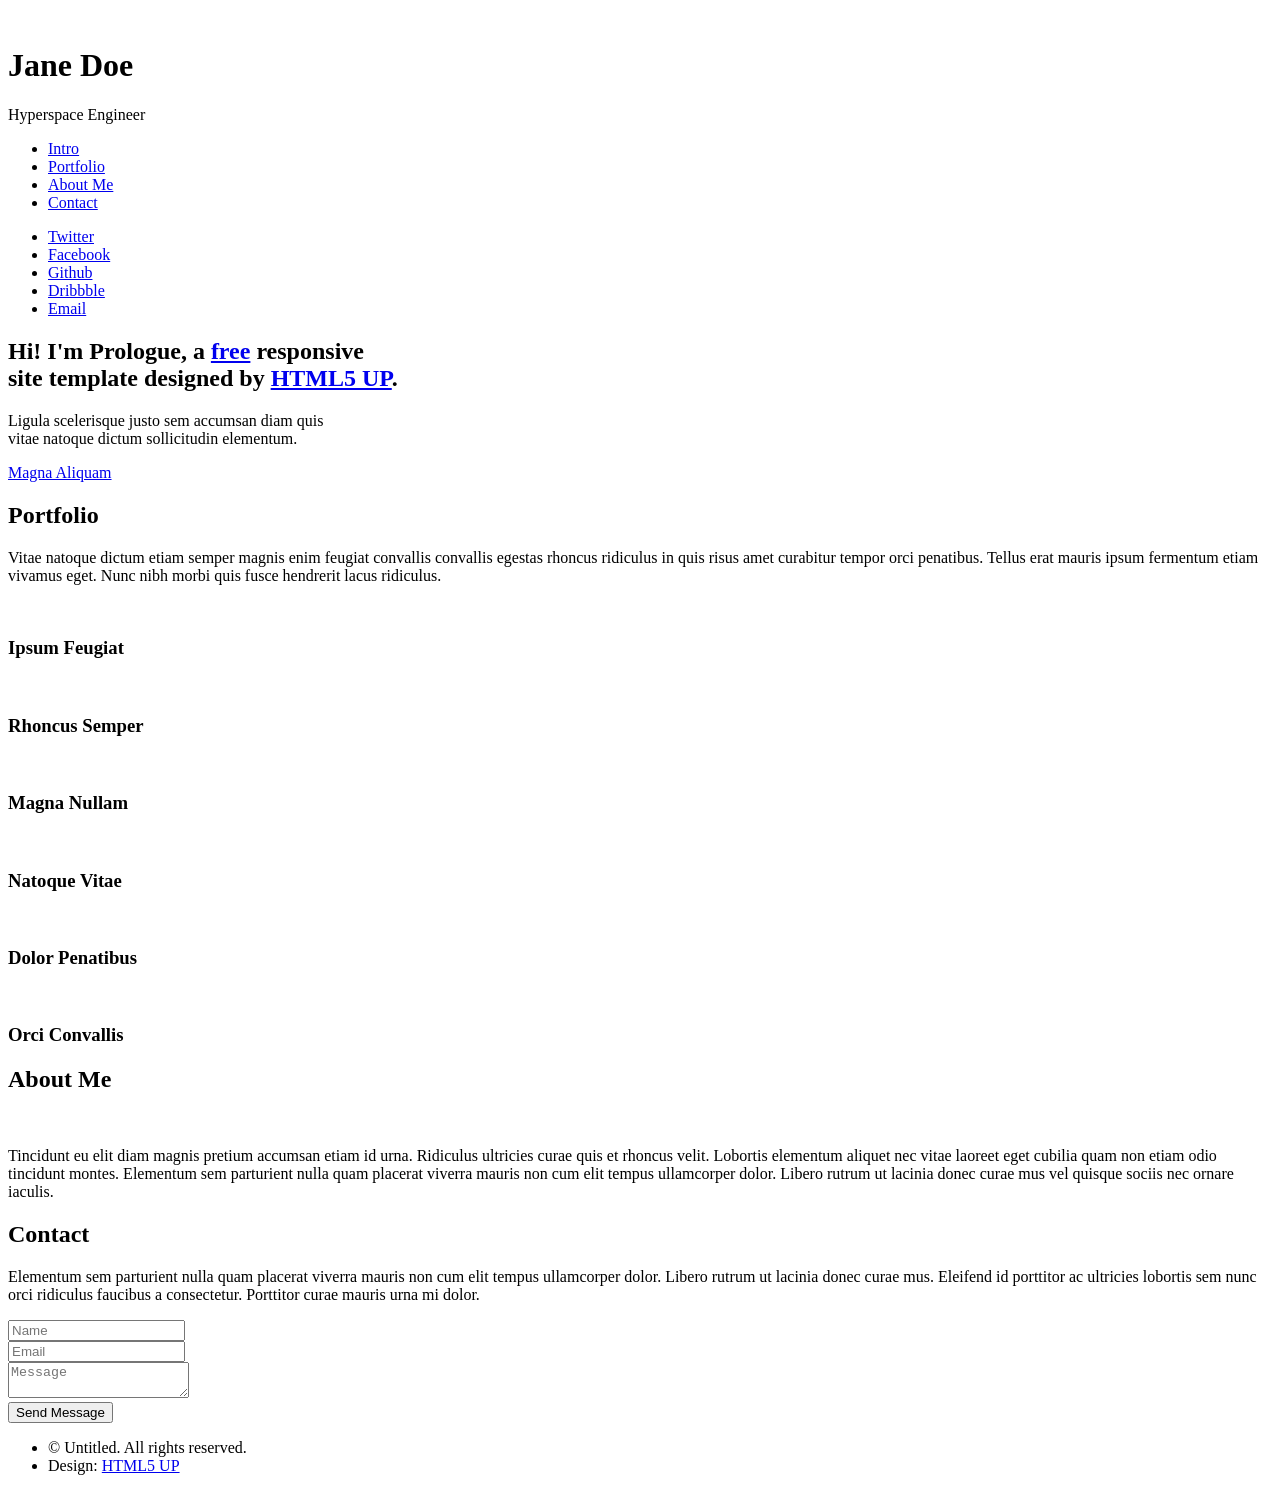
==== index.html @ 85e77b10 "Initial site upload" ====
<!DOCTYPE HTML>
<!--
	Prologue by HTML5 UP
	html5up.net | @ajlkn
	Free for personal and commercial use under the CCA 3.0 license (html5up.net/license)
-->
<html>
	<head>
		<title>Prologue by HTML5 UP</title>
		<meta charset="utf-8" />
		<meta name="viewport" content="width=device-width, initial-scale=1, user-scalable=no" />
		<link rel="stylesheet" href="assets/css/main.css" />
	</head>
	<body class="is-preload">

		<!-- Header -->
			<div id="header">

				<div class="top">

					<!-- Logo -->
						<div id="logo">
							<span class="image avatar48"><img src="images/avatar.jpg" alt="" /></span>
							<h1 id="title">Jane Doe</h1>
							<p>Hyperspace Engineer</p>
						</div>

					<!-- Nav -->
						<nav id="nav">
							<ul>
								<li><a href="#top" id="top-link"><span class="icon solid fa-home">Intro</span></a></li>
								<li><a href="#portfolio" id="portfolio-link"><span class="icon solid fa-th">Portfolio</span></a></li>
								<li><a href="#about" id="about-link"><span class="icon solid fa-user">About Me</span></a></li>
								<li><a href="#contact" id="contact-link"><span class="icon solid fa-envelope">Contact</span></a></li>
							</ul>
						</nav>

				</div>

				<div class="bottom">

					<!-- Social Icons -->
						<ul class="icons">
							<li><a href="#" class="icon brands fa-twitter"><span class="label">Twitter</span></a></li>
							<li><a href="#" class="icon brands fa-facebook-f"><span class="label">Facebook</span></a></li>
							<li><a href="#" class="icon brands fa-github"><span class="label">Github</span></a></li>
							<li><a href="#" class="icon brands fa-dribbble"><span class="label">Dribbble</span></a></li>
							<li><a href="#" class="icon solid fa-envelope"><span class="label">Email</span></a></li>
						</ul>

				</div>

			</div>

		<!-- Main -->
			<div id="main">

				<!-- Intro -->
					<section id="top" class="one dark cover">
						<div class="container">

							<header>
								<h2 class="alt">Hi! I'm <strong>Prologue</strong>, a <a href="http://html5up.net/license">free</a> responsive<br />
								site template designed by <a href="http://html5up.net">HTML5 UP</a>.</h2>
								<p>Ligula scelerisque justo sem accumsan diam quis<br />
								vitae natoque dictum sollicitudin elementum.</p>
							</header>

							<footer>
								<a href="#portfolio" class="button scrolly">Magna Aliquam</a>
							</footer>

						</div>
					</section>

				<!-- Portfolio -->
					<section id="portfolio" class="two">
						<div class="container">

							<header>
								<h2>Portfolio</h2>
							</header>

							<p>Vitae natoque dictum etiam semper magnis enim feugiat convallis convallis
							egestas rhoncus ridiculus in quis risus amet curabitur tempor orci penatibus.
							Tellus erat mauris ipsum fermentum etiam vivamus eget. Nunc nibh morbi quis
							fusce hendrerit lacus ridiculus.</p>

							<div class="row">
								<div class="col-4 col-12-mobile">
									<article class="item">
										<a href="#" class="image fit"><img src="images/pic02.jpg" alt="" /></a>
										<header>
											<h3>Ipsum Feugiat</h3>
										</header>
									</article>
									<article class="item">
										<a href="#" class="image fit"><img src="images/pic03.jpg" alt="" /></a>
										<header>
											<h3>Rhoncus Semper</h3>
										</header>
									</article>
								</div>
								<div class="col-4 col-12-mobile">
									<article class="item">
										<a href="#" class="image fit"><img src="images/pic04.jpg" alt="" /></a>
										<header>
											<h3>Magna Nullam</h3>
										</header>
									</article>
									<article class="item">
										<a href="#" class="image fit"><img src="images/pic05.jpg" alt="" /></a>
										<header>
											<h3>Natoque Vitae</h3>
										</header>
									</article>
								</div>
								<div class="col-4 col-12-mobile">
									<article class="item">
										<a href="#" class="image fit"><img src="images/pic06.jpg" alt="" /></a>
										<header>
											<h3>Dolor Penatibus</h3>
										</header>
									</article>
									<article class="item">
										<a href="#" class="image fit"><img src="images/pic07.jpg" alt="" /></a>
										<header>
											<h3>Orci Convallis</h3>
										</header>
									</article>
								</div>
							</div>

						</div>
					</section>

				<!-- About Me -->
					<section id="about" class="three">
						<div class="container">

							<header>
								<h2>About Me</h2>
							</header>

							<a href="#" class="image featured"><img src="images/pic08.jpg" alt="" /></a>

							<p>Tincidunt eu elit diam magnis pretium accumsan etiam id urna. Ridiculus
							ultricies curae quis et rhoncus velit. Lobortis elementum aliquet nec vitae
							laoreet eget cubilia quam non etiam odio tincidunt montes. Elementum sem
							parturient nulla quam placerat viverra mauris non cum elit tempus ullamcorper
							dolor. Libero rutrum ut lacinia donec curae mus vel quisque sociis nec
							ornare iaculis.</p>

						</div>
					</section>

				<!-- Contact -->
					<section id="contact" class="four">
						<div class="container">

							<header>
								<h2>Contact</h2>
							</header>

							<p>Elementum sem parturient nulla quam placerat viverra
							mauris non cum elit tempus ullamcorper dolor. Libero rutrum ut lacinia
							donec curae mus. Eleifend id porttitor ac ultricies lobortis sem nunc
							orci ridiculus faucibus a consectetur. Porttitor curae mauris urna mi dolor.</p>

							<form method="post" action="#">
								<div class="row">
									<div class="col-6 col-12-mobile"><input type="text" name="name" placeholder="Name" /></div>
									<div class="col-6 col-12-mobile"><input type="text" name="email" placeholder="Email" /></div>
									<div class="col-12">
										<textarea name="message" placeholder="Message"></textarea>
									</div>
									<div class="col-12">
										<input type="submit" value="Send Message" />
									</div>
								</div>
							</form>

						</div>
					</section>

			</div>

		<!-- Footer -->
			<div id="footer">

				<!-- Copyright -->
					<ul class="copyright">
						<li>&copy; Untitled. All rights reserved.</li><li>Design: <a href="http://html5up.net">HTML5 UP</a></li>
					</ul>

			</div>

		<!-- Scripts -->
			<script src="assets/js/jquery.min.js"></script>
			<script src="assets/js/jquery.scrolly.min.js"></script>
			<script src="assets/js/jquery.scrollex.min.js"></script>
			<script src="assets/js/browser.min.js"></script>
			<script src="assets/js/breakpoints.min.js"></script>
			<script src="assets/js/util.js"></script>
			<script src="assets/js/main.js"></script>

	</body>
</html>
---- assets/css/main.css ----
@import url("fontawesome-all.min.css");
@import url("https://fonts.googleapis.com/css?family=Source+Sans+Pro:300,300italic,400,600");

/*
	Prologue by HTML5 UP
	html5up.net | @ajlkn
	Free for personal and commercial use under the CCA 3.0 license (html5up.net/license)
*/

html, body, div, span, applet, object,
iframe, h1, h2, h3, h4, h5, h6, p, blockquote,
pre, a, abbr, acronym, address, big, cite,
code, del, dfn, em, img, ins, kbd, q, s, samp,
small, strike, strong, sub, sup, tt, var, b,
u, i, center, dl, dt, dd, ol, ul, li, fieldset,
form, label, legend, table, caption, tbody,
tfoot, thead, tr, th, td, article, aside,
canvas, details, embed, figure, figcaption,
footer, header, hgroup, menu, nav, output, ruby,
section, summary, time, mark, audio, video {
	margin: 0;
	padding: 0;
	border: 0;
	font-size: 100%;
	font: inherit;
	vertical-align: baseline;}

article, aside, details, figcaption, figure,
footer, header, hgroup, menu, nav, section {
	display: block;}

body {
	line-height: 1;
}

ol, ul {
	list-style: none;
}

blockquote, q {
	quotes: none;
}

	blockquote:before, blockquote:after, q:before, q:after {
		content: '';
		content: none;
	}

table {
	border-collapse: collapse;
	border-spacing: 0;
}

body {
	-webkit-text-size-adjust: none;
}

mark {
	background-color: transparent;
	color: inherit;
}

input::-moz-focus-inner {
	border: 0;
	padding: 0;
}

input, select, textarea {
	-moz-appearance: none;
	-webkit-appearance: none;
	-ms-appearance: none;
	appearance: none;
}

/* Basic */

	html {
		box-sizing: border-box;
	}

	*, *:before, *:after {
		box-sizing: inherit;
	}

	body {
		background: #fff;
		font-family: 'Source Sans Pro', sans-serif;
		font-size: 19pt;
		font-weight: 300;
		line-height: 1.75em;
		color: #888;
	}

		body.is-preload *, body.is-preload *:before, body.is-preload *:after {
			-moz-animation: none !important;
			-webkit-animation: none !important;
			-ms-animation: none !important;
			animation: none !important;
			-moz-transition: none !important;
			-webkit-transition: none !important;
			-ms-transition: none !important;
			transition: none !important;
		}

	input, textarea, select {
		font-family: 'Source Sans Pro', sans-serif;
		font-size: 19pt;
		font-weight: 300;
		line-height: 1.75em;
		color: #888;
	}

	h1, h2, h3, h4, h5, h6 {
		font-weight: 300;
		color: #666;
		line-height: 1.5em;
	}

	h1 a, h2 a, h3 a, h4 a, h5 a, h6 a {
		color: inherit;
		text-decoration: none;
	}

		h1 a strong, h2 a strong, h3 a strong, h4 a strong, h5 a strong, h6 a strong {
			color: #333;
		}

	h2 {
		font-size: 2em;
		letter-spacing: -1px;
	}

		h2.alt {
			color: #888;
		}

			h2.alt strong {
				color: #666;
			}

	h3 {
		font-size: 1.5em;
	}

	header {
		margin: 0 0 2em 0;
	}

		header > p {
			margin: 1em 0 0 0;
		}

	footer {
		margin: 2em 0 0 0;
	}

	strong, b {
		font-weight: 300;
		color: #666;
	}

	em, i {
		font-style: italic;
	}

	a {
		text-decoration: none;
		color: inherit;
		border-bottom: dotted 1px rgba(128, 128, 128, 0.5);
		-moz-transition: color 0.35s ease-in-out, border-bottom-color 0.35s ease-in-out;
		-webkit-transition: color 0.35s ease-in-out, border-bottom-color 0.35s ease-in-out;
		-ms-transition: color 0.35s ease-in-out, border-bottom-color 0.35s ease-in-out;
		transition: color 0.35s ease-in-out, border-bottom-color 0.35s ease-in-out;
		outline: 0;
	}

		a:hover {
			color: #E27689;
			border-bottom-color: rgba(255, 255, 255, 0);
		}

	sub {
		position: relative;
		top: 0.5em;
		font-size: 0.8em;
	}

	sup {
		position: relative;
		top: -0.5em;
		font-size: 0.8em;
	}

	hr {
		border: 0;
		border-top: solid 1px #ddd;
	}

	blockquote {
		border-left: solid 0.5em #ddd;
		padding: 1em 0 1em 2em;
		font-style: italic;
	}

	p, ul, ol, dl, table {
		margin-bottom: 2em;
	}

	br.clear {
		clear: both;
	}

/* Container */

	.container {
		margin: 0 auto;
		max-width: 100%;
		width: 1400px;
	}

		@media screen and (min-width: 961px) and (max-width: 1880px) {

			.container {
				width: 1200px;
			}

		}

		@media screen and (min-width: 961px) and (max-width: 1620px) {

			.container {
				width: 960px;
			}

		}

		@media screen and (min-width: 961px) and (max-width: 1320px) {

			.container {
				width: 100%;
			}

		}

		@media screen and (max-width: 960px) {

			.container {
				width: 100%;
			}

		}

		@media screen and (max-width: 736px) {

			.container {
				width: 100%;
			}

		}

/* Row */

	.row {
		display: flex;
		flex-wrap: wrap;
		box-sizing: border-box;
		align-items: stretch;
	}

		.row > * {
			box-sizing: border-box;
		}

		.row.gtr-uniform > * > :last-child {
			margin-bottom: 0;
		}

		.row.aln-left {
			justify-content: flex-start;
		}

		.row.aln-center {
			justify-content: center;
		}

		.row.aln-right {
			justify-content: flex-end;
		}

		.row.aln-top {
			align-items: flex-start;
		}

		.row.aln-middle {
			align-items: center;
		}

		.row.aln-bottom {
			align-items: flex-end;
		}

		.row > .imp {
			order: -1;
		}

		.row > .col-1 {
			width: 8.33333%;
		}

		.row > .off-1 {
			margin-left: 8.33333%;
		}

		.row > .col-2 {
			width: 16.66667%;
		}

		.row > .off-2 {
			margin-left: 16.66667%;
		}

		.row > .col-3 {
			width: 25%;
		}

		.row > .off-3 {
			margin-left: 25%;
		}

		.row > .col-4 {
			width: 33.33333%;
		}

		.row > .off-4 {
			margin-left: 33.33333%;
		}

		.row > .col-5 {
			width: 41.66667%;
		}

		.row > .off-5 {
			margin-left: 41.66667%;
		}

		.row > .col-6 {
			width: 50%;
		}

		.row > .off-6 {
			margin-left: 50%;
		}

		.row > .col-7 {
			width: 58.33333%;
		}

		.row > .off-7 {
			margin-left: 58.33333%;
		}

		.row > .col-8 {
			width: 66.66667%;
		}

		.row > .off-8 {
			margin-left: 66.66667%;
		}

		.row > .col-9 {
			width: 75%;
		}

		.row > .off-9 {
			margin-left: 75%;
		}

		.row > .col-10 {
			width: 83.33333%;
		}

		.row > .off-10 {
			margin-left: 83.33333%;
		}

		.row > .col-11 {
			width: 91.66667%;
		}

		.row > .off-11 {
			margin-left: 91.66667%;
		}

		.row > .col-12 {
			width: 100%;
		}

		.row > .off-12 {
			margin-left: 100%;
		}

		.row.gtr-0 {
			margin-top: 0px;
			margin-left: 0px;
		}

			.row.gtr-0 > * {
				padding: 0px 0 0 0px;
			}

			.row.gtr-0.gtr-uniform {
				margin-top: 0px;
			}

				.row.gtr-0.gtr-uniform > * {
					padding-top: 0px;
				}

		.row.gtr-25 {
			margin-top: -10px;
			margin-left: -10px;
		}

			.row.gtr-25 > * {
				padding: 10px 0 0 10px;
			}

			.row.gtr-25.gtr-uniform {
				margin-top: -10px;
			}

				.row.gtr-25.gtr-uniform > * {
					padding-top: 10px;
				}

		.row.gtr-50 {
			margin-top: -20px;
			margin-left: -20px;
		}

			.row.gtr-50 > * {
				padding: 20px 0 0 20px;
			}

			.row.gtr-50.gtr-uniform {
				margin-top: -20px;
			}

				.row.gtr-50.gtr-uniform > * {
					padding-top: 20px;
				}

		.row {
			margin-top: -40px;
			margin-left: -40px;
		}

			.row > * {
				padding: 40px 0 0 40px;
			}

			.row.gtr-uniform {
				margin-top: -40px;
			}

				.row.gtr-uniform > * {
					padding-top: 40px;
				}

		.row.gtr-150 {
			margin-top: -60px;
			margin-left: -60px;
		}

			.row.gtr-150 > * {
				padding: 60px 0 0 60px;
			}

			.row.gtr-150.gtr-uniform {
				margin-top: -60px;
			}

				.row.gtr-150.gtr-uniform > * {
					padding-top: 60px;
				}

		.row.gtr-200 {
			margin-top: -80px;
			margin-left: -80px;
		}

			.row.gtr-200 > * {
				padding: 80px 0 0 80px;
			}

			.row.gtr-200.gtr-uniform {
				margin-top: -80px;
			}

				.row.gtr-200.gtr-uniform > * {
					padding-top: 80px;
				}

		@media screen and (min-width: 961px) and (max-width: 1880px) {

			.row {
				display: flex;
				flex-wrap: wrap;
				box-sizing: border-box;
				align-items: stretch;
			}

				.row > * {
					box-sizing: border-box;
				}

				.row.gtr-uniform > * > :last-child {
					margin-bottom: 0;
				}

				.row.aln-left {
					justify-content: flex-start;
				}

				.row.aln-center {
					justify-content: center;
				}

				.row.aln-right {
					justify-content: flex-end;
				}

				.row.aln-top {
					align-items: flex-start;
				}

				.row.aln-middle {
					align-items: center;
				}

				.row.aln-bottom {
					align-items: flex-end;
				}

				.row > .imp-wide {
					order: -1;
				}

				.row > .col-1-wide {
					width: 8.33333%;
				}

				.row > .off-1-wide {
					margin-left: 8.33333%;
				}

				.row > .col-2-wide {
					width: 16.66667%;
				}

				.row > .off-2-wide {
					margin-left: 16.66667%;
				}

				.row > .col-3-wide {
					width: 25%;
				}

				.row > .off-3-wide {
					margin-left: 25%;
				}

				.row > .col-4-wide {
					width: 33.33333%;
				}

				.row > .off-4-wide {
					margin-left: 33.33333%;
				}

				.row > .col-5-wide {
					width: 41.66667%;
				}

				.row > .off-5-wide {
					margin-left: 41.66667%;
				}

				.row > .col-6-wide {
					width: 50%;
				}

				.row > .off-6-wide {
					margin-left: 50%;
				}

				.row > .col-7-wide {
					width: 58.33333%;
				}

				.row > .off-7-wide {
					margin-left: 58.33333%;
				}

				.row > .col-8-wide {
					width: 66.66667%;
				}

				.row > .off-8-wide {
					margin-left: 66.66667%;
				}

				.row > .col-9-wide {
					width: 75%;
				}

				.row > .off-9-wide {
					margin-left: 75%;
				}

				.row > .col-10-wide {
					width: 83.33333%;
				}

				.row > .off-10-wide {
					margin-left: 83.33333%;
				}

				.row > .col-11-wide {
					width: 91.66667%;
				}

				.row > .off-11-wide {
					margin-left: 91.66667%;
				}

				.row > .col-12-wide {
					width: 100%;
				}

				.row > .off-12-wide {
					margin-left: 100%;
				}

				.row.gtr-0 {
					margin-top: 0px;
					margin-left: 0px;
				}

					.row.gtr-0 > * {
						padding: 0px 0 0 0px;
					}

					.row.gtr-0.gtr-uniform {
						margin-top: 0px;
					}

						.row.gtr-0.gtr-uniform > * {
							padding-top: 0px;
						}

				.row.gtr-25 {
					margin-top: -10px;
					margin-left: -10px;
				}

					.row.gtr-25 > * {
						padding: 10px 0 0 10px;
					}

					.row.gtr-25.gtr-uniform {
						margin-top: -10px;
					}

						.row.gtr-25.gtr-uniform > * {
							padding-top: 10px;
						}

				.row.gtr-50 {
					margin-top: -20px;
					margin-left: -20px;
				}

					.row.gtr-50 > * {
						padding: 20px 0 0 20px;
					}

					.row.gtr-50.gtr-uniform {
						margin-top: -20px;
					}

						.row.gtr-50.gtr-uniform > * {
							padding-top: 20px;
						}

				.row {
					margin-top: -40px;
					margin-left: -40px;
				}

					.row > * {
						padding: 40px 0 0 40px;
					}

					.row.gtr-uniform {
						margin-top: -40px;
					}

						.row.gtr-uniform > * {
							padding-top: 40px;
						}

				.row.gtr-150 {
					margin-top: -60px;
					margin-left: -60px;
				}

					.row.gtr-150 > * {
						padding: 60px 0 0 60px;
					}

					.row.gtr-150.gtr-uniform {
						margin-top: -60px;
					}

						.row.gtr-150.gtr-uniform > * {
							padding-top: 60px;
						}

				.row.gtr-200 {
					margin-top: -80px;
					margin-left: -80px;
				}

					.row.gtr-200 > * {
						padding: 80px 0 0 80px;
					}

					.row.gtr-200.gtr-uniform {
						margin-top: -80px;
					}

						.row.gtr-200.gtr-uniform > * {
							padding-top: 80px;
						}

		}

		@media screen and (min-width: 961px) and (max-width: 1620px) {

			.row {
				display: flex;
				flex-wrap: wrap;
				box-sizing: border-box;
				align-items: stretch;
			}

				.row > * {
					box-sizing: border-box;
				}

				.row.gtr-uniform > * > :last-child {
					margin-bottom: 0;
				}

				.row.aln-left {
					justify-content: flex-start;
				}

				.row.aln-center {
					justify-content: center;
				}

				.row.aln-right {
					justify-content: flex-end;
				}

				.row.aln-top {
					align-items: flex-start;
				}

				.row.aln-middle {
					align-items: center;
				}

				.row.aln-bottom {
					align-items: flex-end;
				}

				.row > .imp-normal {
					order: -1;
				}

				.row > .col-1-normal {
					width: 8.33333%;
				}

				.row > .off-1-normal {
					margin-left: 8.33333%;
				}

				.row > .col-2-normal {
					width: 16.66667%;
				}

				.row > .off-2-normal {
					margin-left: 16.66667%;
				}

				.row > .col-3-normal {
					width: 25%;
				}

				.row > .off-3-normal {
					margin-left: 25%;
				}

				.row > .col-4-normal {
					width: 33.33333%;
				}

				.row > .off-4-normal {
					margin-left: 33.33333%;
				}

				.row > .col-5-normal {
					width: 41.66667%;
				}

				.row > .off-5-normal {
					margin-left: 41.66667%;
				}

				.row > .col-6-normal {
					width: 50%;
				}

				.row > .off-6-normal {
					margin-left: 50%;
				}

				.row > .col-7-normal {
					width: 58.33333%;
				}

				.row > .off-7-normal {
					margin-left: 58.33333%;
				}

				.row > .col-8-normal {
					width: 66.66667%;
				}

				.row > .off-8-normal {
					margin-left: 66.66667%;
				}

				.row > .col-9-normal {
					width: 75%;
				}

				.row > .off-9-normal {
					margin-left: 75%;
				}

				.row > .col-10-normal {
					width: 83.33333%;
				}

				.row > .off-10-normal {
					margin-left: 83.33333%;
				}

				.row > .col-11-normal {
					width: 91.66667%;
				}

				.row > .off-11-normal {
					margin-left: 91.66667%;
				}

				.row > .col-12-normal {
					width: 100%;
				}

				.row > .off-12-normal {
					margin-left: 100%;
				}

				.row.gtr-0 {
					margin-top: 0px;
					margin-left: 0px;
				}

					.row.gtr-0 > * {
						padding: 0px 0 0 0px;
					}

					.row.gtr-0.gtr-uniform {
						margin-top: 0px;
					}

						.row.gtr-0.gtr-uniform > * {
							padding-top: 0px;
						}

				.row.gtr-25 {
					margin-top: -10px;
					margin-left: -10px;
				}

					.row.gtr-25 > * {
						padding: 10px 0 0 10px;
					}

					.row.gtr-25.gtr-uniform {
						margin-top: -10px;
					}

						.row.gtr-25.gtr-uniform > * {
							padding-top: 10px;
						}

				.row.gtr-50 {
					margin-top: -20px;
					margin-left: -20px;
				}

					.row.gtr-50 > * {
						padding: 20px 0 0 20px;
					}

					.row.gtr-50.gtr-uniform {
						margin-top: -20px;
					}

						.row.gtr-50.gtr-uniform > * {
							padding-top: 20px;
						}

				.row {
					margin-top: -40px;
					margin-left: -40px;
				}

					.row > * {
						padding: 40px 0 0 40px;
					}

					.row.gtr-uniform {
						margin-top: -40px;
					}

						.row.gtr-uniform > * {
							padding-top: 40px;
						}

				.row.gtr-150 {
					margin-top: -60px;
					margin-left: -60px;
				}

					.row.gtr-150 > * {
						padding: 60px 0 0 60px;
					}

					.row.gtr-150.gtr-uniform {
						margin-top: -60px;
					}

						.row.gtr-150.gtr-uniform > * {
							padding-top: 60px;
						}

				.row.gtr-200 {
					margin-top: -80px;
					margin-left: -80px;
				}

					.row.gtr-200 > * {
						padding: 80px 0 0 80px;
					}

					.row.gtr-200.gtr-uniform {
						margin-top: -80px;
					}

						.row.gtr-200.gtr-uniform > * {
							padding-top: 80px;
						}

		}

		@media screen and (min-width: 961px) and (max-width: 1320px) {

			.row {
				display: flex;
				flex-wrap: wrap;
				box-sizing: border-box;
				align-items: stretch;
			}

				.row > * {
					box-sizing: border-box;
				}

				.row.gtr-uniform > * > :last-child {
					margin-bottom: 0;
				}

				.row.aln-left {
					justify-content: flex-start;
				}

				.row.aln-center {
					justify-content: center;
				}

				.row.aln-right {
					justify-content: flex-end;
				}

				.row.aln-top {
					align-items: flex-start;
				}

				.row.aln-middle {
					align-items: center;
				}

				.row.aln-bottom {
					align-items: flex-end;
				}

				.row > .imp-narrow {
					order: -1;
				}

				.row > .col-1-narrow {
					width: 8.33333%;
				}

				.row > .off-1-narrow {
					margin-left: 8.33333%;
				}

				.row > .col-2-narrow {
					width: 16.66667%;
				}

				.row > .off-2-narrow {
					margin-left: 16.66667%;
				}

				.row > .col-3-narrow {
					width: 25%;
				}

				.row > .off-3-narrow {
					margin-left: 25%;
				}

				.row > .col-4-narrow {
					width: 33.33333%;
				}

				.row > .off-4-narrow {
					margin-left: 33.33333%;
				}

				.row > .col-5-narrow {
					width: 41.66667%;
				}

				.row > .off-5-narrow {
					margin-left: 41.66667%;
				}

				.row > .col-6-narrow {
					width: 50%;
				}

				.row > .off-6-narrow {
					margin-left: 50%;
				}

				.row > .col-7-narrow {
					width: 58.33333%;
				}

				.row > .off-7-narrow {
					margin-left: 58.33333%;
				}

				.row > .col-8-narrow {
					width: 66.66667%;
				}

				.row > .off-8-narrow {
					margin-left: 66.66667%;
				}

				.row > .col-9-narrow {
					width: 75%;
				}

				.row > .off-9-narrow {
					margin-left: 75%;
				}

				.row > .col-10-narrow {
					width: 83.33333%;
				}

				.row > .off-10-narrow {
					margin-left: 83.33333%;
				}

				.row > .col-11-narrow {
					width: 91.66667%;
				}

				.row > .off-11-narrow {
					margin-left: 91.66667%;
				}

				.row > .col-12-narrow {
					width: 100%;
				}

				.row > .off-12-narrow {
					margin-left: 100%;
				}

				.row.gtr-0 {
					margin-top: 0px;
					margin-left: 0px;
				}

					.row.gtr-0 > * {
						padding: 0px 0 0 0px;
					}

					.row.gtr-0.gtr-uniform {
						margin-top: 0px;
					}

						.row.gtr-0.gtr-uniform > * {
							padding-top: 0px;
						}

				.row.gtr-25 {
					margin-top: -5px;
					margin-left: -5px;
				}

					.row.gtr-25 > * {
						padding: 5px 0 0 5px;
					}

					.row.gtr-25.gtr-uniform {
						margin-top: -5px;
					}

						.row.gtr-25.gtr-uniform > * {
							padding-top: 5px;
						}

				.row.gtr-50 {
					margin-top: -10px;
					margin-left: -10px;
				}

					.row.gtr-50 > * {
						padding: 10px 0 0 10px;
					}

					.row.gtr-50.gtr-uniform {
						margin-top: -10px;
					}

						.row.gtr-50.gtr-uniform > * {
							padding-top: 10px;
						}

				.row {
					margin-top: -20px;
					margin-left: -20px;
				}

					.row > * {
						padding: 20px 0 0 20px;
					}

					.row.gtr-uniform {
						margin-top: -20px;
					}

						.row.gtr-uniform > * {
							padding-top: 20px;
						}

				.row.gtr-150 {
					margin-top: -30px;
					margin-left: -30px;
				}

					.row.gtr-150 > * {
						padding: 30px 0 0 30px;
					}

					.row.gtr-150.gtr-uniform {
						margin-top: -30px;
					}

						.row.gtr-150.gtr-uniform > * {
							padding-top: 30px;
						}

				.row.gtr-200 {
					margin-top: -40px;
					margin-left: -40px;
				}

					.row.gtr-200 > * {
						padding: 40px 0 0 40px;
					}

					.row.gtr-200.gtr-uniform {
						margin-top: -40px;
					}

						.row.gtr-200.gtr-uniform > * {
							padding-top: 40px;
						}

		}

		@media screen and (max-width: 960px) {

			.row {
				display: flex;
				flex-wrap: wrap;
				box-sizing: border-box;
				align-items: stretch;
			}

				.row > * {
					box-sizing: border-box;
				}

				.row.gtr-uniform > * > :last-child {
					margin-bottom: 0;
				}

				.row.aln-left {
					justify-content: flex-start;
				}

				.row.aln-center {
					justify-content: center;
				}

				.row.aln-right {
					justify-content: flex-end;
				}

				.row.aln-top {
					align-items: flex-start;
				}

				.row.aln-middle {
					align-items: center;
				}

				.row.aln-bottom {
					align-items: flex-end;
				}

				.row > .imp-narrower {
					order: -1;
				}

				.row > .col-1-narrower {
					width: 8.33333%;
				}

				.row > .off-1-narrower {
					margin-left: 8.33333%;
				}

				.row > .col-2-narrower {
					width: 16.66667%;
				}

				.row > .off-2-narrower {
					margin-left: 16.66667%;
				}

				.row > .col-3-narrower {
					width: 25%;
				}

				.row > .off-3-narrower {
					margin-left: 25%;
				}

				.row > .col-4-narrower {
					width: 33.33333%;
				}

				.row > .off-4-narrower {
					margin-left: 33.33333%;
				}

				.row > .col-5-narrower {
					width: 41.66667%;
				}

				.row > .off-5-narrower {
					margin-left: 41.66667%;
				}

				.row > .col-6-narrower {
					width: 50%;
				}

				.row > .off-6-narrower {
					margin-left: 50%;
				}

				.row > .col-7-narrower {
					width: 58.33333%;
				}

				.row > .off-7-narrower {
					margin-left: 58.33333%;
				}

				.row > .col-8-narrower {
					width: 66.66667%;
				}

				.row > .off-8-narrower {
					margin-left: 66.66667%;
				}

				.row > .col-9-narrower {
					width: 75%;
				}

				.row > .off-9-narrower {
					margin-left: 75%;
				}

				.row > .col-10-narrower {
					width: 83.33333%;
				}

				.row > .off-10-narrower {
					margin-left: 83.33333%;
				}

				.row > .col-11-narrower {
					width: 91.66667%;
				}

				.row > .off-11-narrower {
					margin-left: 91.66667%;
				}

				.row > .col-12-narrower {
					width: 100%;
				}

				.row > .off-12-narrower {
					margin-left: 100%;
				}

				.row.gtr-0 {
					margin-top: 0px;
					margin-left: 0px;
				}

					.row.gtr-0 > * {
						padding: 0px 0 0 0px;
					}

					.row.gtr-0.gtr-uniform {
						margin-top: 0px;
					}

						.row.gtr-0.gtr-uniform > * {
							padding-top: 0px;
						}

				.row.gtr-25 {
					margin-top: -5px;
					margin-left: -5px;
				}

					.row.gtr-25 > * {
						padding: 5px 0 0 5px;
					}

					.row.gtr-25.gtr-uniform {
						margin-top: -5px;
					}

						.row.gtr-25.gtr-uniform > * {
							padding-top: 5px;
						}

				.row.gtr-50 {
					margin-top: -10px;
					margin-left: -10px;
				}

					.row.gtr-50 > * {
						padding: 10px 0 0 10px;
					}

					.row.gtr-50.gtr-uniform {
						margin-top: -10px;
					}

						.row.gtr-50.gtr-uniform > * {
							padding-top: 10px;
						}

				.row {
					margin-top: -20px;
					margin-left: -20px;
				}

					.row > * {
						padding: 20px 0 0 20px;
					}

					.row.gtr-uniform {
						margin-top: -20px;
					}

						.row.gtr-uniform > * {
							padding-top: 20px;
						}

				.row.gtr-150 {
					margin-top: -30px;
					margin-left: -30px;
				}

					.row.gtr-150 > * {
						padding: 30px 0 0 30px;
					}

					.row.gtr-150.gtr-uniform {
						margin-top: -30px;
					}

						.row.gtr-150.gtr-uniform > * {
							padding-top: 30px;
						}

				.row.gtr-200 {
					margin-top: -40px;
					margin-left: -40px;
				}

					.row.gtr-200 > * {
						padding: 40px 0 0 40px;
					}

					.row.gtr-200.gtr-uniform {
						margin-top: -40px;
					}

						.row.gtr-200.gtr-uniform > * {
							padding-top: 40px;
						}

		}

		@media screen and (max-width: 736px) {

			.row {
				display: flex;
				flex-wrap: wrap;
				box-sizing: border-box;
				align-items: stretch;
			}

				.row > * {
					box-sizing: border-box;
				}

				.row.gtr-uniform > * > :last-child {
					margin-bottom: 0;
				}

				.row.aln-left {
					justify-content: flex-start;
				}

				.row.aln-center {
					justify-content: center;
				}

				.row.aln-right {
					justify-content: flex-end;
				}

				.row.aln-top {
					align-items: flex-start;
				}

				.row.aln-middle {
					align-items: center;
				}

				.row.aln-bottom {
					align-items: flex-end;
				}

				.row > .imp-mobile {
					order: -1;
				}

				.row > .col-1-mobile {
					width: 8.33333%;
				}

				.row > .off-1-mobile {
					margin-left: 8.33333%;
				}

				.row > .col-2-mobile {
					width: 16.66667%;
				}

				.row > .off-2-mobile {
					margin-left: 16.66667%;
				}

				.row > .col-3-mobile {
					width: 25%;
				}

				.row > .off-3-mobile {
					margin-left: 25%;
				}

				.row > .col-4-mobile {
					width: 33.33333%;
				}

				.row > .off-4-mobile {
					margin-left: 33.33333%;
				}

				.row > .col-5-mobile {
					width: 41.66667%;
				}

				.row > .off-5-mobile {
					margin-left: 41.66667%;
				}

				.row > .col-6-mobile {
					width: 50%;
				}

				.row > .off-6-mobile {
					margin-left: 50%;
				}

				.row > .col-7-mobile {
					width: 58.33333%;
				}

				.row > .off-7-mobile {
					margin-left: 58.33333%;
				}

				.row > .col-8-mobile {
					width: 66.66667%;
				}

				.row > .off-8-mobile {
					margin-left: 66.66667%;
				}

				.row > .col-9-mobile {
					width: 75%;
				}

				.row > .off-9-mobile {
					margin-left: 75%;
				}

				.row > .col-10-mobile {
					width: 83.33333%;
				}

				.row > .off-10-mobile {
					margin-left: 83.33333%;
				}

				.row > .col-11-mobile {
					width: 91.66667%;
				}

				.row > .off-11-mobile {
					margin-left: 91.66667%;
				}

				.row > .col-12-mobile {
					width: 100%;
				}

				.row > .off-12-mobile {
					margin-left: 100%;
				}

				.row.gtr-0 {
					margin-top: 0px;
					margin-left: 0px;
				}

					.row.gtr-0 > * {
						padding: 0px 0 0 0px;
					}

					.row.gtr-0.gtr-uniform {
						margin-top: 0px;
					}

						.row.gtr-0.gtr-uniform > * {
							padding-top: 0px;
						}

				.row.gtr-25 {
					margin-top: -5px;
					margin-left: -5px;
				}

					.row.gtr-25 > * {
						padding: 5px 0 0 5px;
					}

					.row.gtr-25.gtr-uniform {
						margin-top: -5px;
					}

						.row.gtr-25.gtr-uniform > * {
							padding-top: 5px;
						}

				.row.gtr-50 {
					margin-top: -10px;
					margin-left: -10px;
				}

					.row.gtr-50 > * {
						padding: 10px 0 0 10px;
					}

					.row.gtr-50.gtr-uniform {
						margin-top: -10px;
					}

						.row.gtr-50.gtr-uniform > * {
							padding-top: 10px;
						}

				.row {
					margin-top: -20px;
					margin-left: -20px;
				}

					.row > * {
						padding: 20px 0 0 20px;
					}

					.row.gtr-uniform {
						margin-top: -20px;
					}

						.row.gtr-uniform > * {
							padding-top: 20px;
						}

				.row.gtr-150 {
					margin-top: -30px;
					margin-left: -30px;
				}

					.row.gtr-150 > * {
						padding: 30px 0 0 30px;
					}

					.row.gtr-150.gtr-uniform {
						margin-top: -30px;
					}

						.row.gtr-150.gtr-uniform > * {
							padding-top: 30px;
						}

				.row.gtr-200 {
					margin-top: -40px;
					margin-left: -40px;
				}

					.row.gtr-200 > * {
						padding: 40px 0 0 40px;
					}

					.row.gtr-200.gtr-uniform {
						margin-top: -40px;
					}

						.row.gtr-200.gtr-uniform > * {
							padding-top: 40px;
						}

		}

/* Sections/Article */

	section, article {
		margin-bottom: 3em;
	}

		section > :last-child,
		section > .container, section:last-child, article > :last-child,
		article > .container, article:last-child {
			margin-bottom: 0;
		}

		.row > section, .row > article {
			margin-bottom: 0;
		}

/* Image */

	.image {
		display: inline-block;
		border: 0;
	}

		.image img {
			display: block;
			width: 100%;
		}

		.image.avatar48 {
			width: 48px;
			height: 48px;
			background: #f00;
		}

			.image.avatar48 img {
				width: 48px;
				height: 48px;
			}

		.image.fit {
			display: block;
			width: 100%;
		}

		.image.featured {
			display: block;
			width: 100%;
			margin: 0 0 2em 0;
		}

		.image.left {
			float: left;
			margin: 0 2em 2em 0;
		}

		.image.centered {
			display: block;
			margin: 0 0 2em 0;
		}

			.image.centered img {
				margin: 0 auto;
				width: auto;
			}

/* List */

	ul {
		list-style: disc;
		padding-left: 1em;
	}

		ul li {
			padding-left: 0.5em;
		}

	ol {
		list-style: decimal;
		padding-left: 1.25em;
	}

		ol li {
			padding-left: 0.25em;
		}

/* Icons */

	ul.icons {
		cursor: default;
		list-style: none;
		padding-left: 0;
	}

		ul.icons li {
			display: inline-block;
			padding-left: 0;
		}

		ul.icons a {
			display: inline-block;
			width: 2em;
			height: 2em;
			line-height: 2em;
			text-align: center;
			border: 0;
		}

/* Form */

	form label {
		display: block;
		text-align: left;
		margin-bottom: 0.5em;
	}

	form input[type="text"],
	form input[type="email"],
	form input[type="password"],
	form select,
	form textarea {
		position: relative;
		-webkit-appearance: none;
		display: block;
		border: 0;
		outline: 0;
		background: #fff;
		background: rgba(255, 255, 255, 0.75);
		width: 100%;
		border-radius: 0.35em;
		padding: 0.75em 1em 0.75em 1em;
		box-shadow: inset 0 0.1em 0.1em 0 rgba(0, 0, 0, 0.05);
		border: solid 1px rgba(0, 0, 0, 0.15);
		-moz-transition: all 0.35s ease-in-out;
		-webkit-transition: all 0.35s ease-in-out;
		-ms-transition: all 0.35s ease-in-out;
		transition: all 0.35s ease-in-out;
	}

		form input[type="text"]:focus,
		form input[type="email"]:focus,
		form input[type="password"]:focus,
		form select:focus,
		form textarea:focus {
			box-shadow: 0 0 2px 1px #8ebebc;
			background: #fff;
		}

	form input[type="text"],
	form input[type="email"],
	form input[type="password"],
	form select {
		line-height: 1.25em;
	}

	form textarea {
		min-height: 14em;
	}

	form ::-webkit-input-placeholder {
		color: #555 !important;
	}

	form :-moz-placeholder {
		color: #555 !important;
	}

	form ::-moz-placeholder {
		color: #555 !important;
	}

	form :-ms-input-placeholder {
		color: #555 !important;
	}

	form ::-moz-focus-inner {
		border: 0;
	}

/* Table */

	table {
		width: 100%;
		text-align: left;
	}

		table tbody tr:nth-child(2n+2) {
			background: #f4f4f4;
		}

		table td {
			padding: 0.5em 1em 0.5em 1em;
		}

		table th {
			text-align: left;
			padding: 0.5em 1em 0.5em 1em;
			color: #fff;
			background: #222729 url("images/overlay.png");
		}

		table thead {
			background: #444;
			color: #fff;
		}

		table tfoot {
			background: #eee;
		}

/* Button */

	input[type="button"],
	input[type="submit"],
	input[type="reset"],
	button,
	.button {
		position: relative;
		display: inline-block;
		border-radius: 0.35em;
		color: #fff !important;
		text-decoration: none;
		padding: 0.75em 2.5em 0.75em 2.5em;
		background-color: #8ebebc;
		border: 0;
		cursor: pointer;
		background-image: -moz-linear-gradient(top, rgba(0, 0, 0, 0), rgba(0, 0, 0, 0.15)), url("images/overlay.png");
		background-image: -webkit-linear-gradient(top, rgba(0, 0, 0, 0), rgba(0, 0, 0, 0.15)), url("images/overlay.png");
		background-image: -ms-linear-gradient(top, rgba(0, 0, 0, 0), rgba(0, 0, 0, 0.15)), url("images/overlay.png");
		background-image: linear-gradient(top, rgba(0, 0, 0, 0), rgba(0, 0, 0, 0.15)), url("images/overlay.png");
		-moz-transition: background-color 0.35s ease-in-out;
		-webkit-transition: background-color 0.35s ease-in-out;
		-ms-transition: background-color 0.35s ease-in-out;
		transition: background-color 0.35s ease-in-out;
	}

		input[type="button"]:hover,
		input[type="submit"]:hover,
		input[type="reset"]:hover,
		button:hover,
		.button:hover {
			background-color: #9ececc;
		}

		input[type="button"]:active,
		input[type="submit"]:active,
		input[type="reset"]:active,
		button:active,
		.button:active {
			background-color: #7eaeac;
		}

/* Item */

	.item {
		box-shadow: 0 0.05em 0.15em 0 rgba(0, 0, 0, 0.05);
		margin-bottom: 40px;
	}

		.item header {
			background: #fff;
			margin: 0;
			padding: 1em 0 1em 0;
			font-size: 0.8em;
		}

			.item header h3 {
				font-size: 1em;
			}

/* Icons */

	.icon {
		text-decoration: none;
		text-decoration: none;
	}

		.icon:before {
			-moz-osx-font-smoothing: grayscale;
			-webkit-font-smoothing: antialiased;
			display: inline-block;
			font-style: normal;
			font-variant: normal;
			text-rendering: auto;
			line-height: 1;
			text-transform: none !important;
			font-family: 'Font Awesome 5 Free';
			font-weight: 400;
		}

		.icon:before {
			line-height: inherit;
		}

		.icon > .label {
			display: none;
		}

		.icon.solid:before {
			font-weight: 900;
		}

		.icon.brands:before {
			font-family: 'Font Awesome 5 Brands';
		}

/* Header */

	#header {
		display: -moz-flex;
		display: -webkit-flex;
		display: -ms-flex;
		display: flex;
		-moz-flex-direction: column;
		-webkit-flex-direction: column;
		-ms-flex-direction: column;
		flex-direction: column;
		-moz-justify-content: space-between;
		-webkit-justify-content: space-between;
		-ms-justify-content: space-between;
		justify-content: space-between;
		background: #222629 url("images/overlay.png");
		box-shadow: inset -0.25em 0 0.25em 0 rgba(0, 0, 0, 0.1);
		color: #fff;
		height: 100%;
		left: 0;
		overflow-y: auto;
		position: fixed;
		text-align: right;
		top: 0;
		width: 375px;
	}

		#header .top {
			-moz-flex-grow: 1;
			-webkit-flex-grow: 1;
			-ms-flex-grow: 1;
			flex-grow: 1;
		}

		#header .bottom {
			-moz-flex-shrink: 0;
			-webkit-flex-shrink: 0;
			-ms-flex-shrink: 0;
			flex-shrink: 0;
			padding: 1.5em 0 0.75em 0;
		}

			#header .bottom > :last-child {
				margin-bottom: 0;
			}

		#header .icons {
			font-size: 0.8em;
			text-align: center;
		}

			#header .icons a {
				color: #41484c;
				-moz-transition: color 0.35s ease-in-out;
				-webkit-transition: color 0.35s ease-in-out;
				-ms-transition: color 0.35s ease-in-out;
				transition: color 0.35s ease-in-out;
			}

				#header .icons a:hover {
					color: #fff;
				}

	#logo {
		position: relative;
		margin: 1.75em 1.5em 1.5em 1.5em;
		min-height: 48px;
		cursor: default;
	}

		#logo h1 {
			position: relative;
			color: #fff;
			font-weight: 600;
			font-size: 1em;
			line-height: 1em;
		}

		#logo p {
			position: relative;
			display: block;
			font-size: 0.6em;
			color: rgba(255, 255, 255, 0.5);
			line-height: 1.25em;
			margin: 0.5em 0 0 0;
		}

		#logo .image {
			position: absolute;
			left: 0;
			top: 0;
		}

	#nav ul {
		list-style: none;
		padding-left: 0;
		margin-bottom: 0;
	}

		#nav ul li {
			padding-left: 0;
		}

			#nav ul li a {
				display: block;
				padding: 0.5em 1.5em 0.5em 1.5em;
				color: rgba(255, 255, 255, 0.5);
				text-decoration: none;
				outline: 0;
				border: 0;
				-moz-transition: none;
				-webkit-transition: none;
				-ms-transition: none;
				transition: none;
			}

				#nav ul li a span {
					position: relative;
					display: block;
					font-size: 0.8em;
				}

					#nav ul li a span:before {
						position: absolute;
						left: 0;
						color: #41484c;
						text-align: center;
						width: 1.25em;
						line-height: 1.75em;
					}

				#nav ul li a.active {
					background: rgba(0, 0, 0, 0.15);
					box-shadow: inset 0 0 0.25em 0 rgba(0, 0, 0, 0.125);
					color: #fff;
				}

					#nav ul li a.active span:before {
						color: #e27689;
					}

/* Footer */

	#footer {
		margin-left: 375px;
		text-align: center;
		background-color: #dce3e2;
		padding: 3em 0 4em 0;
		box-shadow: inset 0 1px 0 0 rgba(0, 0, 0, 0.05), inset 0 0.1em 0.1em 0 rgba(0, 0, 0, 0.025);
		font-size: 0.8em;
	}

		#footer .copyright {
			cursor: default;
			margin: 0;
		}

			#footer .copyright li {
				display: inline-block;
				line-height: 1em;
				border-left: solid 1px rgba(128, 128, 128, 0.35);
				padding: 0 0 0 0.5em;
				margin: 0 0 0 0.5em;
			}

				#footer .copyright li:first-child {
					border-left: 0;
					padding-left: 0;
					margin-left: 0;
				}

/* Main */

	#main {
		margin-left: 375px;
	}

		#main > section {
			margin: 0;
			overflow: hidden;
			padding: 4em 0;
			box-shadow: inset 0 1px 0 0 rgba(0, 0, 0, 0.05), inset 0 0.1em 0.1em 0 rgba(0, 0, 0, 0.025);
			text-align: center;
			background-image: url("images/overlay.png");
		}

			#main > section.dark {
				color: #ddd;
				color: rgba(255, 255, 255, 0.75);
			}

				#main > section.dark h2, #main > section.dark h3, #main > section.dark h4, #main > section.dark h5, #main > section.dark h6 {
					color: inherit;
				}

				#main > section.dark strong {
					color: #fff;
					border-color: inherit;
				}

				#main > section.dark a {
					color: #fff;
					border-color: inherit;
				}

					#main > section.dark a:hover {
						border-bottom-color: rgba(255, 255, 255, 0);
					}

			#main > section.cover {
				padding: 10em 0;
				background-size: cover;
				background-position: center center;
			}

			#main > section.one {
				background-color: #81918E;
				background-image: url("../../images/banner.jpg");
			}

			#main > section.two {
				background-color: #f5fafa;
			}

			#main > section.three {
				background-color: #ecf1f1;
			}

			#main > section.four {
				background-color: #e8edec;
			}

/* Wide */

	@media screen and (min-width: 961px) and (max-width: 1880px) {

		/* Basic */

			body, input, textarea, select {
				font-size: 17pt;
			}

		/* Header */

			#header {
				width: 300px;
			}

		/* Footer */

			#footer {
				margin-left: 300px;
			}

		/* Main */

			#main {
				margin-left: 300px;
			}

	}

/* Normal */

	@media screen and (min-width: 961px) and (max-width: 1620px) {

		/* Main */

			#main > section {
				padding: 3em 0;
			}

			#main section.cover {
				padding: 5em 0;
			}

	}

/* Narrow */

	@media screen and (min-width: 961px) and (max-width: 1320px) {

		/* Basic */

			body, input, textarea, select {
				font-size: 16pt;
			}

			.container {
				padding: 0 2em 0 2em;
			}

		/* Icons */

			ul.icons li a {
				width: 1.75em;
			}

		/* Item */

			.item {
				margin-bottom: 20px;
			}

		/* Header */

			#header {
				width: 20%;
			}

			#logo .image {
				position: relative;
				margin: 0 0 0.5em 0;
			}

			#nav ul li a {
				font-size: 0.8em;
				padding-top: 0.5em;
				padding-bottom: 0.5em;
			}

				#nav ul li a span {
					padding-right: 2.25em;
				}

					#nav ul li a span:before {
						left: 100%;
						margin-left: -1.25em;
						line-height: 2.25em;
					}

		/* Footer */

			#footer {
				margin-left: 20%;
			}

		/* Main */

			#main {
				margin-left: 20%;
			}

	}

/* Narrower */

	#headerToggle {
		display: none;
	}

	@media screen and (max-width: 960px) {

		/* Basic */

			html, body {
				overflow-x: hidden;
			}

			body, input, textarea, select {
				font-size: 16pt;
			}

			header br {
				display: none;
			}

			.container {
				padding: 0 2em 0 2em;
			}

		/* Item */

			.item {
				margin-bottom: 15px;
			}

		/* Icons */

			ul.icons a {
				width: 1.75em;
				font-size: 1.25em;
			}

		/* Header */

			#header {
				-moz-backface-visibility: hidden;
				-webkit-backface-visibility: hidden;
				-ms-backface-visibility: hidden;
				backface-visibility: hidden;
				-moz-transform: translateX(-275px);
				-webkit-transform: translateX(-275px);
				-ms-transform: translateX(-275px);
				transform: translateX(-275px);
				-moz-transition: -moz-transform 0.5s ease;
				-webkit-transition: -webkit-transform 0.5s ease;
				-ms-transition: -ms-transform 0.5s ease;
				transition: transform 0.5s ease;
				-webkit-overflow-scrolling: touch;
				display: block;
				height: 100%;
				left: 0;
				overflow-y: auto;
				position: fixed;
				top: 0;
				width: 275px;
				z-index: 10002;
				width: 275px;
				background: #222729 url("images/overlay.png");
				box-shadow: inset -0.25em 0 0.25em 0 rgba(0, 0, 0, 0.125);
			}

				#header .top {
					position: relative;
				}

				#header .bottom {
					border-top: solid 1px rgba(255, 255, 255, 0.05);
					box-shadow: 0 -1px 0 0 rgba(0, 0, 0, 0.15);
					padding-top: 2em;
					margin-top: 2em;
					position: relative;
				}

			#logo {
				margin: 1.5em 1.25em 1.25em 1.25em;
			}

			#nav ul li a {
				padding: 0.5em 1.25em 0.5em 1.25em;
			}

			#headerToggle {
				-moz-backface-visibility: hidden;
				-webkit-backface-visibility: hidden;
				-ms-backface-visibility: hidden;
				backface-visibility: hidden;
				-moz-transition: -moz-transform 0.5s ease;
				-webkit-transition: -webkit-transform 0.5s ease;
				-ms-transition: -ms-transform 0.5s ease;
				transition: transform 0.5s ease;
				display: block;
				height: 2.25em;
				left: 0;
				position: fixed;
				top: 0;
				width: 3.25em;
				z-index: 10001;
			}

				#headerToggle .toggle {
					text-decoration: none;
					position: absolute;
					left: 0;
					top: 0;
					width: 100%;
					height: 100%;
					outline: 0;
					border: 0;
				}

					#headerToggle .toggle:before {
						-moz-osx-font-smoothing: grayscale;
						-webkit-font-smoothing: antialiased;
						display: inline-block;
						font-style: normal;
						font-variant: normal;
						text-rendering: auto;
						line-height: 1;
						text-transform: none !important;
						font-family: 'Font Awesome 5 Free';
						font-weight: 900;
					}

					#headerToggle .toggle:before {
						text-decoration: none;
						content: '\f0c9';
						color: #fff;
						font-size: 18px;
						background: rgba(128, 136, 144, 0.5);
						border-radius: 0.35em;
						text-align: center;
						position: absolute;
						left: 0.5em;
						top: 0.5em;
						display: block;
						width: 3.25em;
						height: 2.25em;
						line-height: 2.25em;
					}

			body.header-visible #main {
				-moz-transform: translateX(275px);
				-webkit-transform: translateX(275px);
				-ms-transform: translateX(275px);
				transform: translateX(275px);
			}

			body.header-visible #headerToggle {
				-moz-transform: translateX(275px);
				-webkit-transform: translateX(275px);
				-ms-transform: translateX(275px);
				transform: translateX(275px);
			}

			body.header-visible #header {
				-moz-transform: translateX(0);
				-webkit-transform: translateX(0);
				-ms-transform: translateX(0);
				transform: translateX(0);
			}

		/* Footer */

			#footer {
				margin-left: 0;
			}

		/* Main */

			#main {
				-moz-backface-visibility: hidden;
				-webkit-backface-visibility: hidden;
				-ms-backface-visibility: hidden;
				backface-visibility: hidden;
				-moz-transition: -moz-transform 0.5s ease;
				-webkit-transition: -webkit-transform 0.5s ease;
				-ms-transition: -ms-transform 0.5s ease;
				transition: transform 0.5s ease;
				padding-bottom: 1px;
				margin-left: 0;
			}

				#main > section {
					padding: 3em 0;
				}

				#main section.cover {
					padding: 4em 0;
				}

	}

/* Mobile */

	@media screen and (max-width: 736px) {

		/* Basic */

			body, input, textarea, select {
				font-size: 14pt;
			}

			h2 {
				font-size: 1.5em;
				letter-spacing: 0;
				font-weight: 300;
			}

			.container {
				padding: 0 15px 0 15px;
			}

		/* List */

			ul.icons a {
				width: 2em;
				font-size: 1.25em;
			}

		/* Main */

			#main > section {
				padding: 2em 0;
			}

			#main section.cover {
				padding: 4em 0em;
			}

				#main section.cover header {
					padding: 0 1em;
				}

		/* Footer */

			#footer .copyright li {
				display: block;
				line-height: 1.25em;
				border: 0;
				padding: 0;
				margin: 1em 0 0 0;
			}

				#footer .copyright li:first-child {
					margin-top: 0;
				}

	}
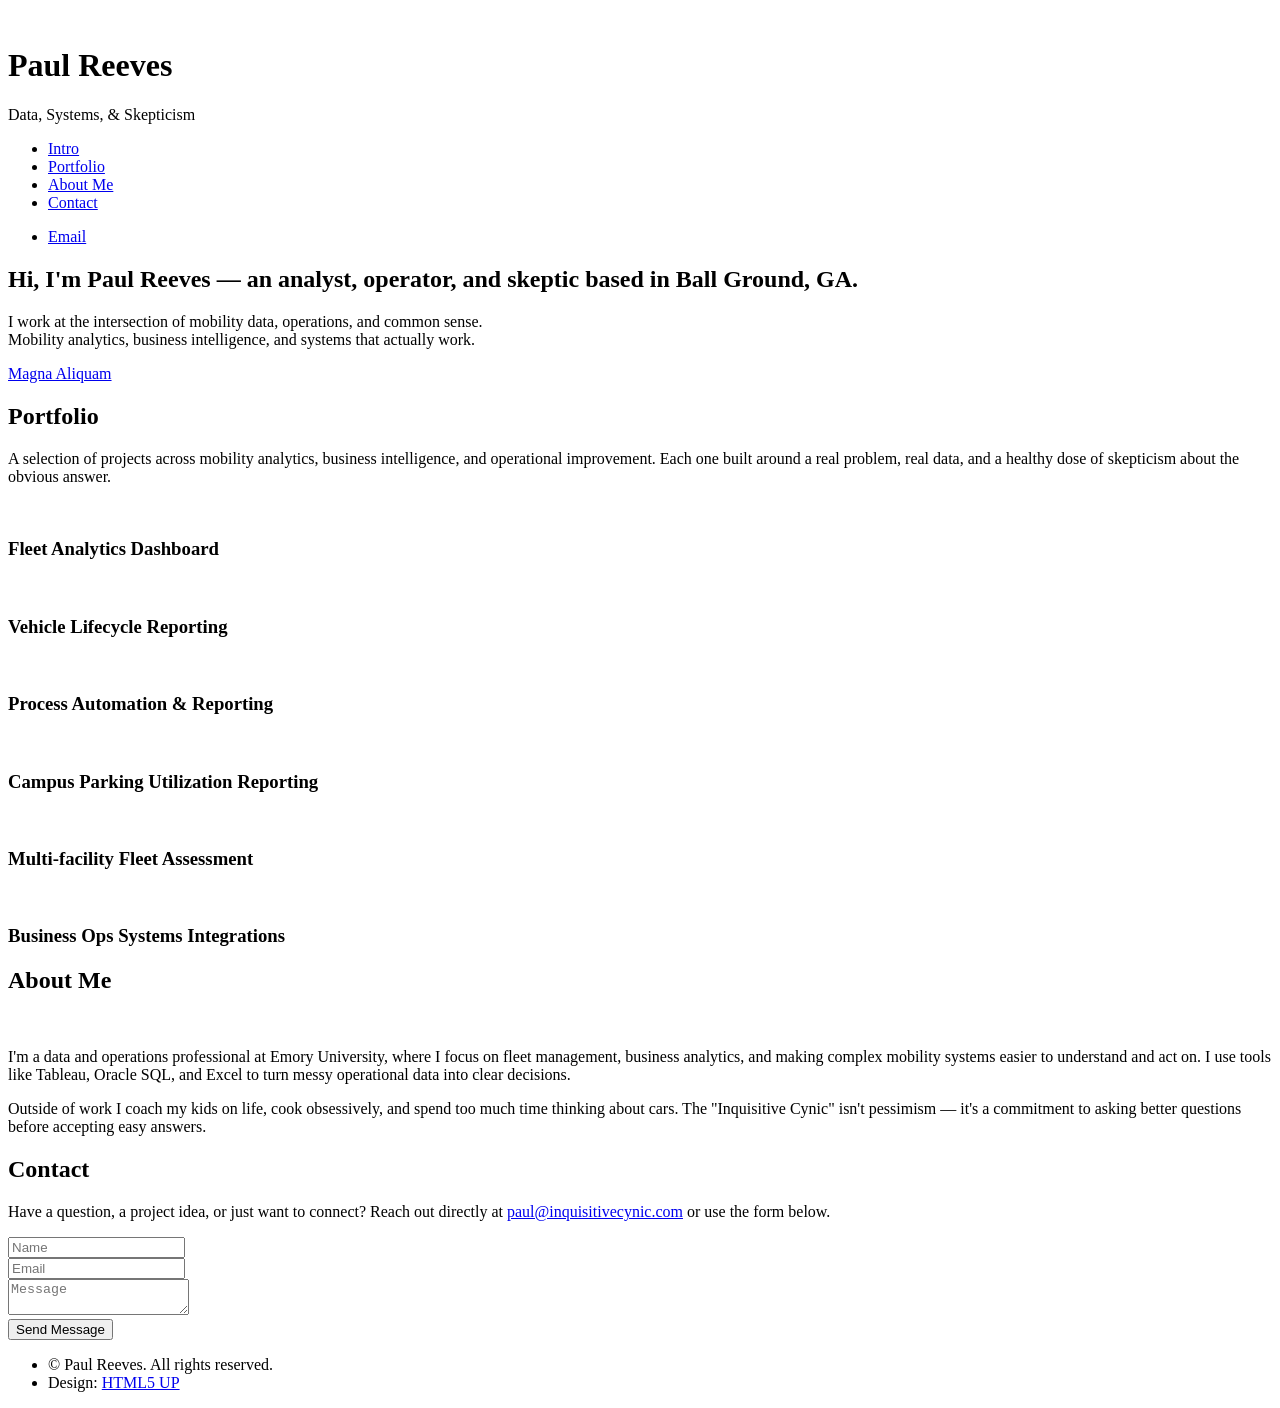
==== commit 821ac2a9: "Update index.html" ====
--- a/index.html
+++ b/index.html
@@ -6,7 +6,7 @@
 -->
 <html>
 	<head>
-		<title>Prologue by HTML5 UP</title>
+		<title>Paul Reeves | Inquisitive Cynic</title>
 		<meta charset="utf-8" />
 		<meta name="viewport" content="width=device-width, initial-scale=1, user-scalable=no" />
 		<link rel="stylesheet" href="assets/css/main.css" />
@@ -21,8 +21,8 @@
 					<!-- Logo -->
 						<div id="logo">
 							<span class="image avatar48"><img src="images/avatar.jpg" alt="" /></span>
-							<h1 id="title">Jane Doe</h1>
-							<p>Hyperspace Engineer</p>
+							<h1 id="title">Paul Reeves</h1>
+							<p>Data, Systems, & Skepticism</p>
 						</div>
 
 					<!-- Nav -->
@@ -41,10 +41,7 @@
 
 					<!-- Social Icons -->
 						<ul class="icons">
-							<li><a href="#" class="icon brands fa-twitter"><span class="label">Twitter</span></a></li>
-							<li><a href="#" class="icon brands fa-facebook-f"><span class="label">Facebook</span></a></li>
-							<li><a href="#" class="icon brands fa-github"><span class="label">Github</span></a></li>
-							<li><a href="#" class="icon brands fa-dribbble"><span class="label">Dribbble</span></a></li>
+
 							<li><a href="#" class="icon solid fa-envelope"><span class="label">Email</span></a></li>
 						</ul>
 
@@ -60,10 +57,9 @@
 						<div class="container">
 
 							<header>
-								<h2 class="alt">Hi! I'm <strong>Prologue</strong>, a <a href="http://html5up.net/license">free</a> responsive<br />
-								site template designed by <a href="http://html5up.net">HTML5 UP</a>.</h2>
-								<p>Ligula scelerisque justo sem accumsan diam quis<br />
-								vitae natoque dictum sollicitudin elementum.</p>
+								<h2 class="alt">Hi, I'm <strong>Paul Reeves</strong> — an analyst, operator, and skeptic based in Ball Ground, GA.</h2>
+								<p>I work at the intersection of mobility data, operations, and common sense.<br />
+									Mobility analytics, business intelligence, and systems that actually work.</p>
 							</header>
 
 							<footer>
@@ -81,23 +77,21 @@
 								<h2>Portfolio</h2>
 							</header>
 
-							<p>Vitae natoque dictum etiam semper magnis enim feugiat convallis convallis
-							egestas rhoncus ridiculus in quis risus amet curabitur tempor orci penatibus.
-							Tellus erat mauris ipsum fermentum etiam vivamus eget. Nunc nibh morbi quis
-							fusce hendrerit lacus ridiculus.</p>
+							<p>A selection of projects across mobility analytics, business intelligence, and operational improvement. 
+								Each one built around a real problem, real data, and a healthy dose of skepticism about the obvious answer.</p>
 
 							<div class="row">
 								<div class="col-4 col-12-mobile">
 									<article class="item">
 										<a href="#" class="image fit"><img src="images/pic02.jpg" alt="" /></a>
 										<header>
-											<h3>Ipsum Feugiat</h3>
+											<h3>Fleet Analytics Dashboard</h3>
 										</header>
 									</article>
 									<article class="item">
 										<a href="#" class="image fit"><img src="images/pic03.jpg" alt="" /></a>
 										<header>
-											<h3>Rhoncus Semper</h3>
+											<h3>Vehicle Lifecycle Reporting</h3>
 										</header>
 									</article>
 								</div>
@@ -105,13 +99,13 @@
 									<article class="item">
 										<a href="#" class="image fit"><img src="images/pic04.jpg" alt="" /></a>
 										<header>
-											<h3>Magna Nullam</h3>
+											<h3>Process Automation & Reporting</h3>
 										</header>
 									</article>
 									<article class="item">
 										<a href="#" class="image fit"><img src="images/pic05.jpg" alt="" /></a>
 										<header>
-											<h3>Natoque Vitae</h3>
+											<h3>Campus Parking Utilization Reporting</h3>
 										</header>
 									</article>
 								</div>
@@ -119,13 +113,13 @@
 									<article class="item">
 										<a href="#" class="image fit"><img src="images/pic06.jpg" alt="" /></a>
 										<header>
-											<h3>Dolor Penatibus</h3>
+											<h3>Multi-facility Fleet Assessment</h3>
 										</header>
 									</article>
 									<article class="item">
 										<a href="#" class="image fit"><img src="images/pic07.jpg" alt="" /></a>
 										<header>
-											<h3>Orci Convallis</h3>
+											<h3>Business Ops Systems Integrations</h3>
 										</header>
 									</article>
 								</div>
@@ -144,12 +138,9 @@
 
 							<a href="#" class="image featured"><img src="images/pic08.jpg" alt="" /></a>
 
-							<p>Tincidunt eu elit diam magnis pretium accumsan etiam id urna. Ridiculus
-							ultricies curae quis et rhoncus velit. Lobortis elementum aliquet nec vitae
-							laoreet eget cubilia quam non etiam odio tincidunt montes. Elementum sem
-							parturient nulla quam placerat viverra mauris non cum elit tempus ullamcorper
-							dolor. Libero rutrum ut lacinia donec curae mus vel quisque sociis nec
-							ornare iaculis.</p>
+							<p>I'm a data and operations professional at Emory University, where I focus on fleet management, business analytics, and making complex mobility systems easier to understand and act on. 
+								I use tools like Tableau, Oracle SQL, and Excel to turn messy operational data into clear decisions.</p>
+							<p>Outside of work I coach my kids on life, cook obsessively, and spend too much time thinking about cars. The "Inquisitive Cynic" isn't pessimism — it's a commitment to asking better questions before accepting easy answers.</p>
 
 						</div>
 					</section>
@@ -162,10 +153,7 @@
 								<h2>Contact</h2>
 							</header>
 
-							<p>Elementum sem parturient nulla quam placerat viverra
-							mauris non cum elit tempus ullamcorper dolor. Libero rutrum ut lacinia
-							donec curae mus. Eleifend id porttitor ac ultricies lobortis sem nunc
-							orci ridiculus faucibus a consectetur. Porttitor curae mauris urna mi dolor.</p>
+							<p>Have a question, a project idea, or just want to connect? Reach out directly at <a href="mailto:paul@inquisitivecynic.com">paul@inquisitivecynic.com</a> or use the form below.</p>
 
 							<form method="post" action="#">
 								<div class="row">
@@ -190,7 +178,7 @@
 
 				<!-- Copyright -->
 					<ul class="copyright">
-						<li>&copy; Untitled. All rights reserved.</li><li>Design: <a href="http://html5up.net">HTML5 UP</a></li>
+						<li>&copy; Paul Reeves. All rights reserved.</li><li>Design: <a href="http://html5up.net">HTML5 UP</a></li>
 					</ul>
 
 			</div>
@@ -205,4 +193,4 @@
 			<script src="assets/js/main.js"></script>
 
 	</body>
-</html>+</html>
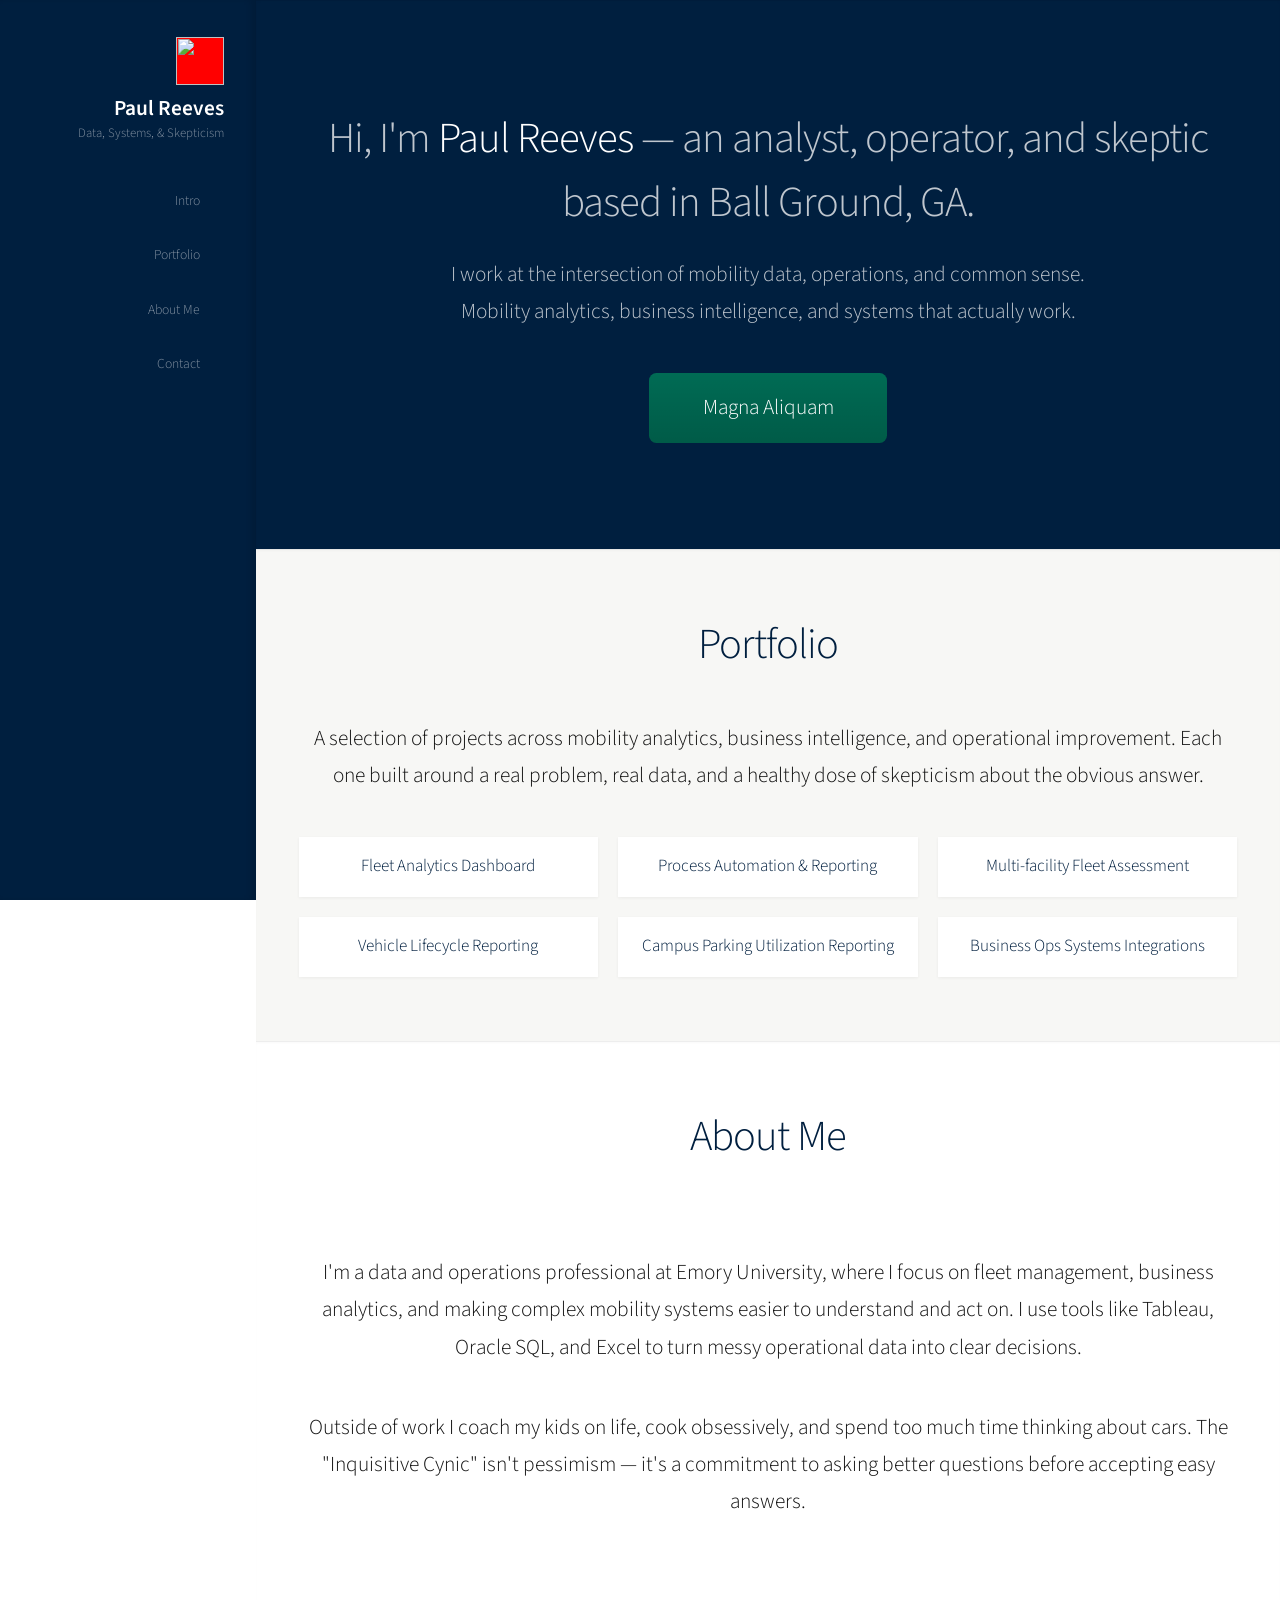
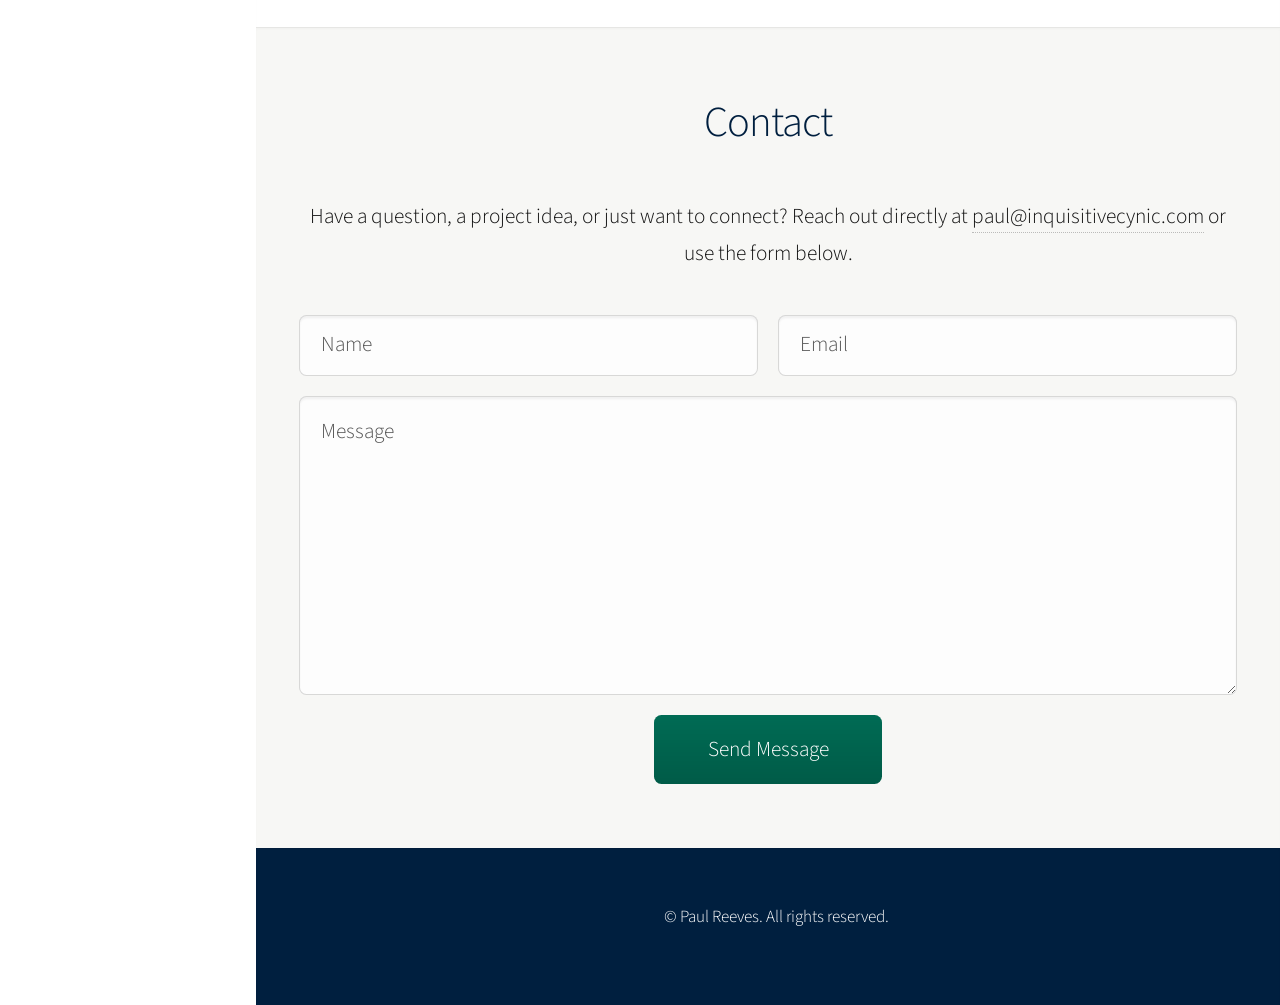
==== commit a0da9136: "Update index.html" ====
--- a/index.html
+++ b/index.html
@@ -178,7 +178,7 @@
 
 				<!-- Copyright -->
 					<ul class="copyright">
-						<li>&copy; Paul Reeves. All rights reserved.</li><li>Design: <a href="http://html5up.net">HTML5 UP</a></li>
+						<li>&copy; Paul Reeves. All rights reserved.</li>
 					</ul>
 
 			</div>
--- a/assets/css/main.css
+++ b/assets/css/main.css
@@ -88,7 +88,7 @@
 		font-size: 19pt;
 		font-weight: 300;
 		line-height: 1.75em;
-		color: #888;
+		color: #111111;
 	}
 
 		body.is-preload *, body.is-preload *:before, body.is-preload *:after {
@@ -107,12 +107,12 @@
 		font-size: 19pt;
 		font-weight: 300;
 		line-height: 1.75em;
-		color: #888;
+		color: #111111;
 	}
 
 	h1, h2, h3, h4, h5, h6 {
 		font-weight: 300;
-		color: #666;
+		color: #001F3F;
 		line-height: 1.5em;
 	}
 
@@ -131,11 +131,11 @@
 	}
 
 		h2.alt {
-			color: #888;
+			color: #001F3F;
 		}
 
 			h2.alt strong {
-				color: #666;
+				color: #FFFFFF;
 			}
 
 	h3 {
@@ -156,7 +156,7 @@
 
 	strong, b {
 		font-weight: 300;
-		color: #666;
+		color: #001F3F;
 	}
 
 	em, i {
@@ -175,7 +175,7 @@
 	}
 
 		a:hover {
-			color: #E27689;
+			color: #FFDF00;
 			border-bottom-color: rgba(255, 255, 255, 0);
 		}
 
@@ -1869,7 +1869,7 @@
 		form input[type="password"]:focus,
 		form select:focus,
 		form textarea:focus {
-			box-shadow: 0 0 2px 1px #8ebebc;
+			box-shadow: 0 0 2px 1px #006B54;
 			background: #fff;
 		}
 
@@ -1948,7 +1948,7 @@
 		color: #fff !important;
 		text-decoration: none;
 		padding: 0.75em 2.5em 0.75em 2.5em;
-		background-color: #8ebebc;
+		background-color: #006B54;
 		border: 0;
 		cursor: pointer;
 		background-image: -moz-linear-gradient(top, rgba(0, 0, 0, 0), rgba(0, 0, 0, 0.15)), url("images/overlay.png");
@@ -1966,7 +1966,7 @@
 		input[type="reset"]:hover,
 		button:hover,
 		.button:hover {
-			background-color: #9ececc;
+			background-color: #FFDF00;
 		}
 
 		input[type="button"]:active,
@@ -1974,7 +1974,7 @@
 		input[type="reset"]:active,
 		button:active,
 		.button:active {
-			background-color: #7eaeac;
+			background-color: #174038;
 		}
 
 /* Item */
@@ -2046,7 +2046,7 @@
 		-webkit-justify-content: space-between;
 		-ms-justify-content: space-between;
 		justify-content: space-between;
-		background: #222629 url("images/overlay.png");
+		background: #001F3F url("images/overlay.png");
 		box-shadow: inset -0.25em 0 0.25em 0 rgba(0, 0, 0, 0.1);
 		color: #fff;
 		height: 100%;
@@ -2083,7 +2083,7 @@
 		}
 
 			#header .icons a {
-				color: #41484c;
+				color: #006B54;
 				-moz-transition: color 0.35s ease-in-out;
 				-webkit-transition: color 0.35s ease-in-out;
 				-ms-transition: color 0.35s ease-in-out;
@@ -2169,7 +2169,7 @@
 				}
 
 					#nav ul li a.active span:before {
-						color: #e27689;
+						color: #FFDF00;
 					}
 
 /* Footer */
@@ -2177,10 +2177,11 @@
 	#footer {
 		margin-left: 375px;
 		text-align: center;
-		background-color: #dce3e2;
+		background-color: #001F3F;
 		padding: 3em 0 4em 0;
 		box-shadow: inset 0 1px 0 0 rgba(0, 0, 0, 0.05), inset 0 0.1em 0.1em 0 rgba(0, 0, 0, 0.025);
 		font-size: 0.8em;
+		color: #FFFFFF;
 	}
 
 		#footer .copyright {
@@ -2247,20 +2248,20 @@
 			}
 
 			#main > section.one {
-				background-color: #81918E;
+				background-color: #001F3F;
 				background-image: url("../../images/banner.jpg");
 			}
 
 			#main > section.two {
-				background-color: #f5fafa;
+				background-color: #F7F7F5;
 			}
 
 			#main > section.three {
-				background-color: #ecf1f1;
+				background-color: #FFFFFF;
 			}
 
 			#main > section.four {
-				background-color: #e8edec;
+				background-color: #F7F7F5;
 			}
 
 /* Wide */
@@ -2440,7 +2441,7 @@
 				width: 275px;
 				z-index: 10002;
 				width: 275px;
-				background: #222729 url("images/overlay.png");
+				background: #001F3F url("images/overlay.png");
 				box-shadow: inset -0.25em 0 0.25em 0 rgba(0, 0, 0, 0.125);
 			}
 
@@ -2630,4 +2631,4 @@
 					margin-top: 0;
 				}
 
-	}+	}
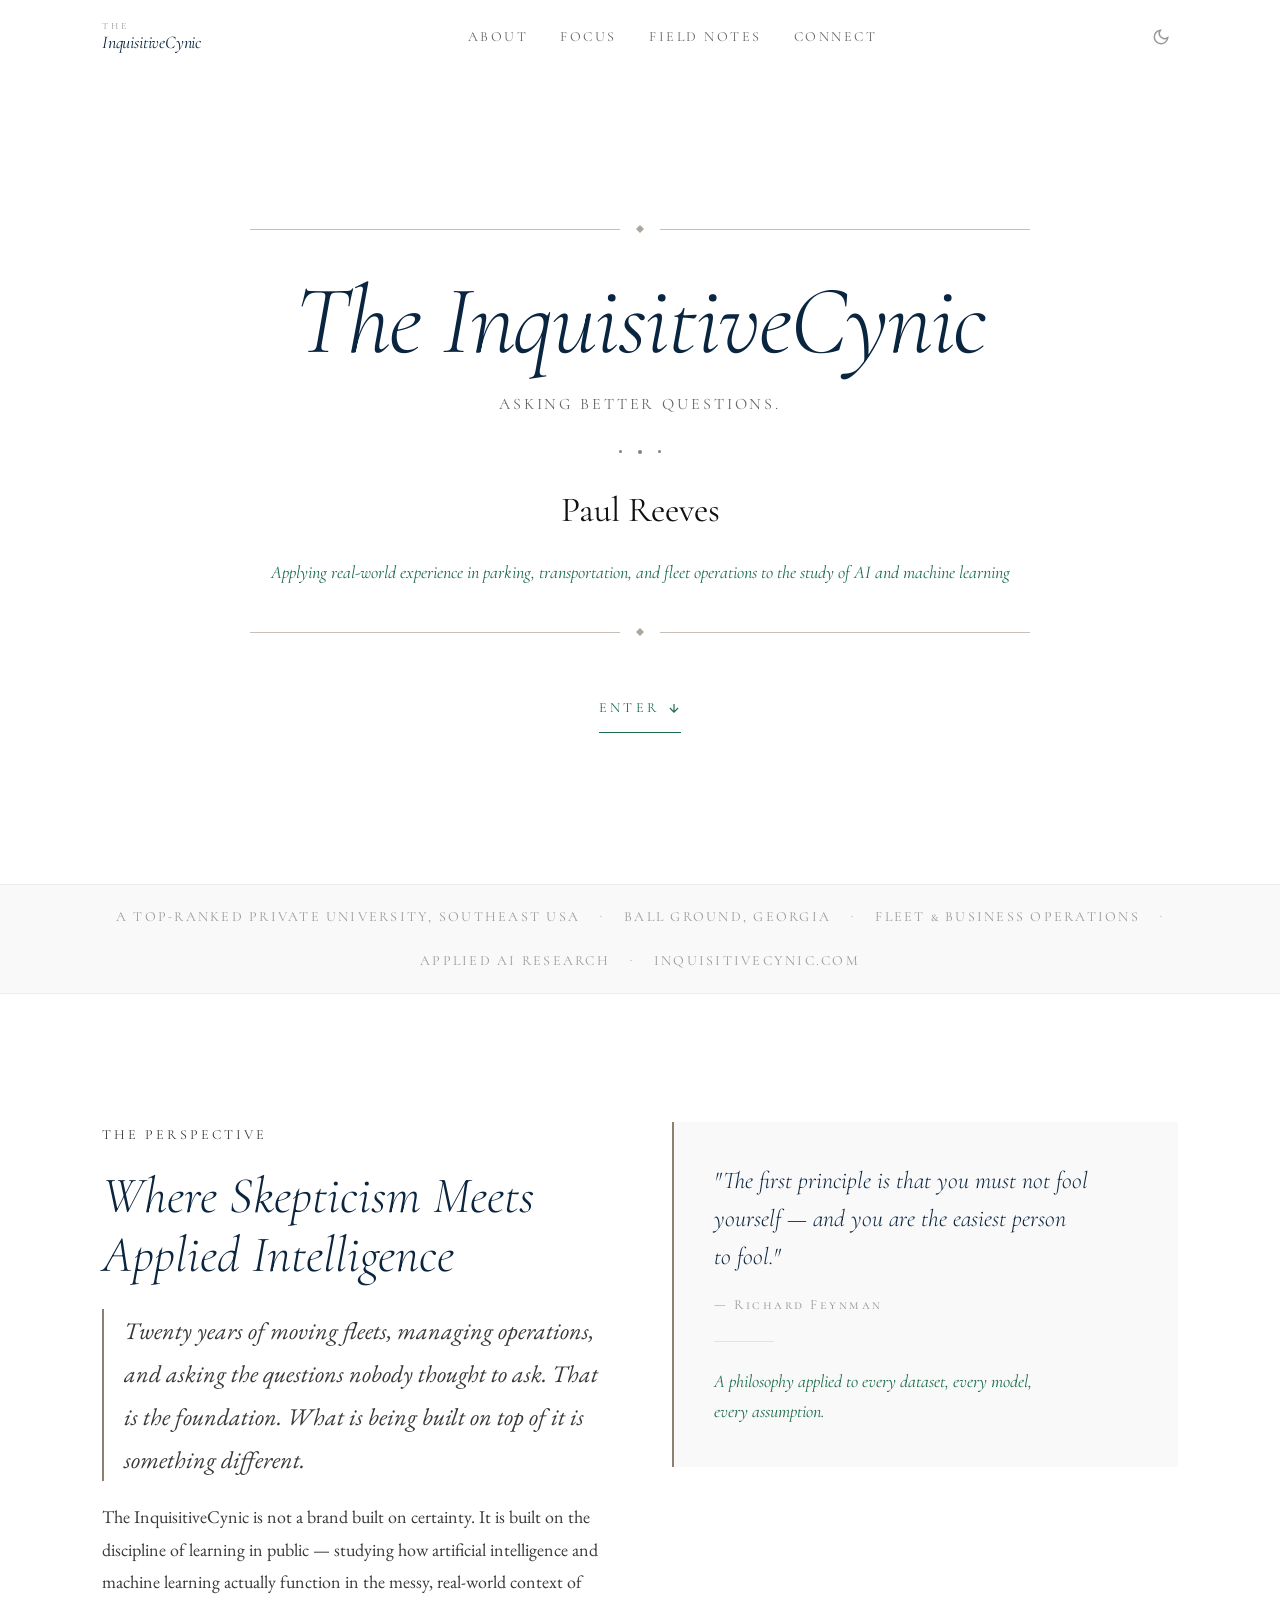
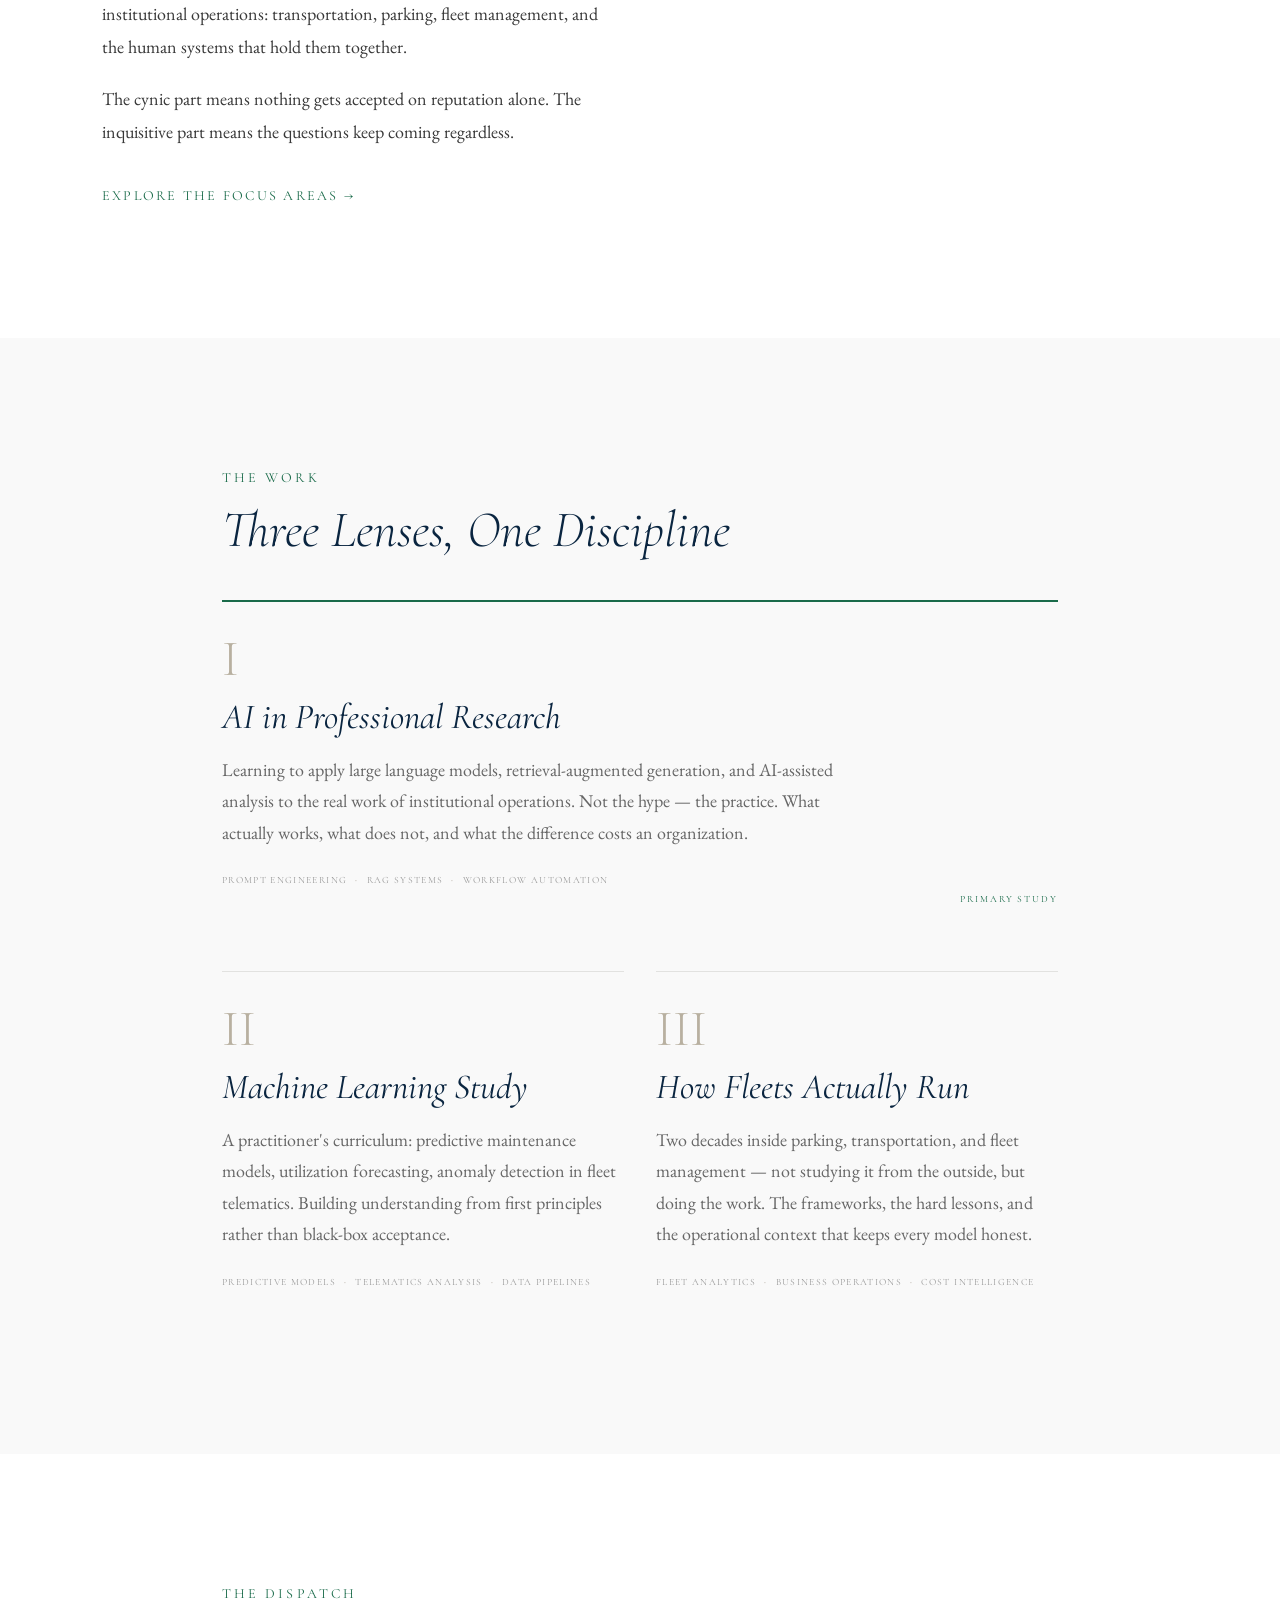
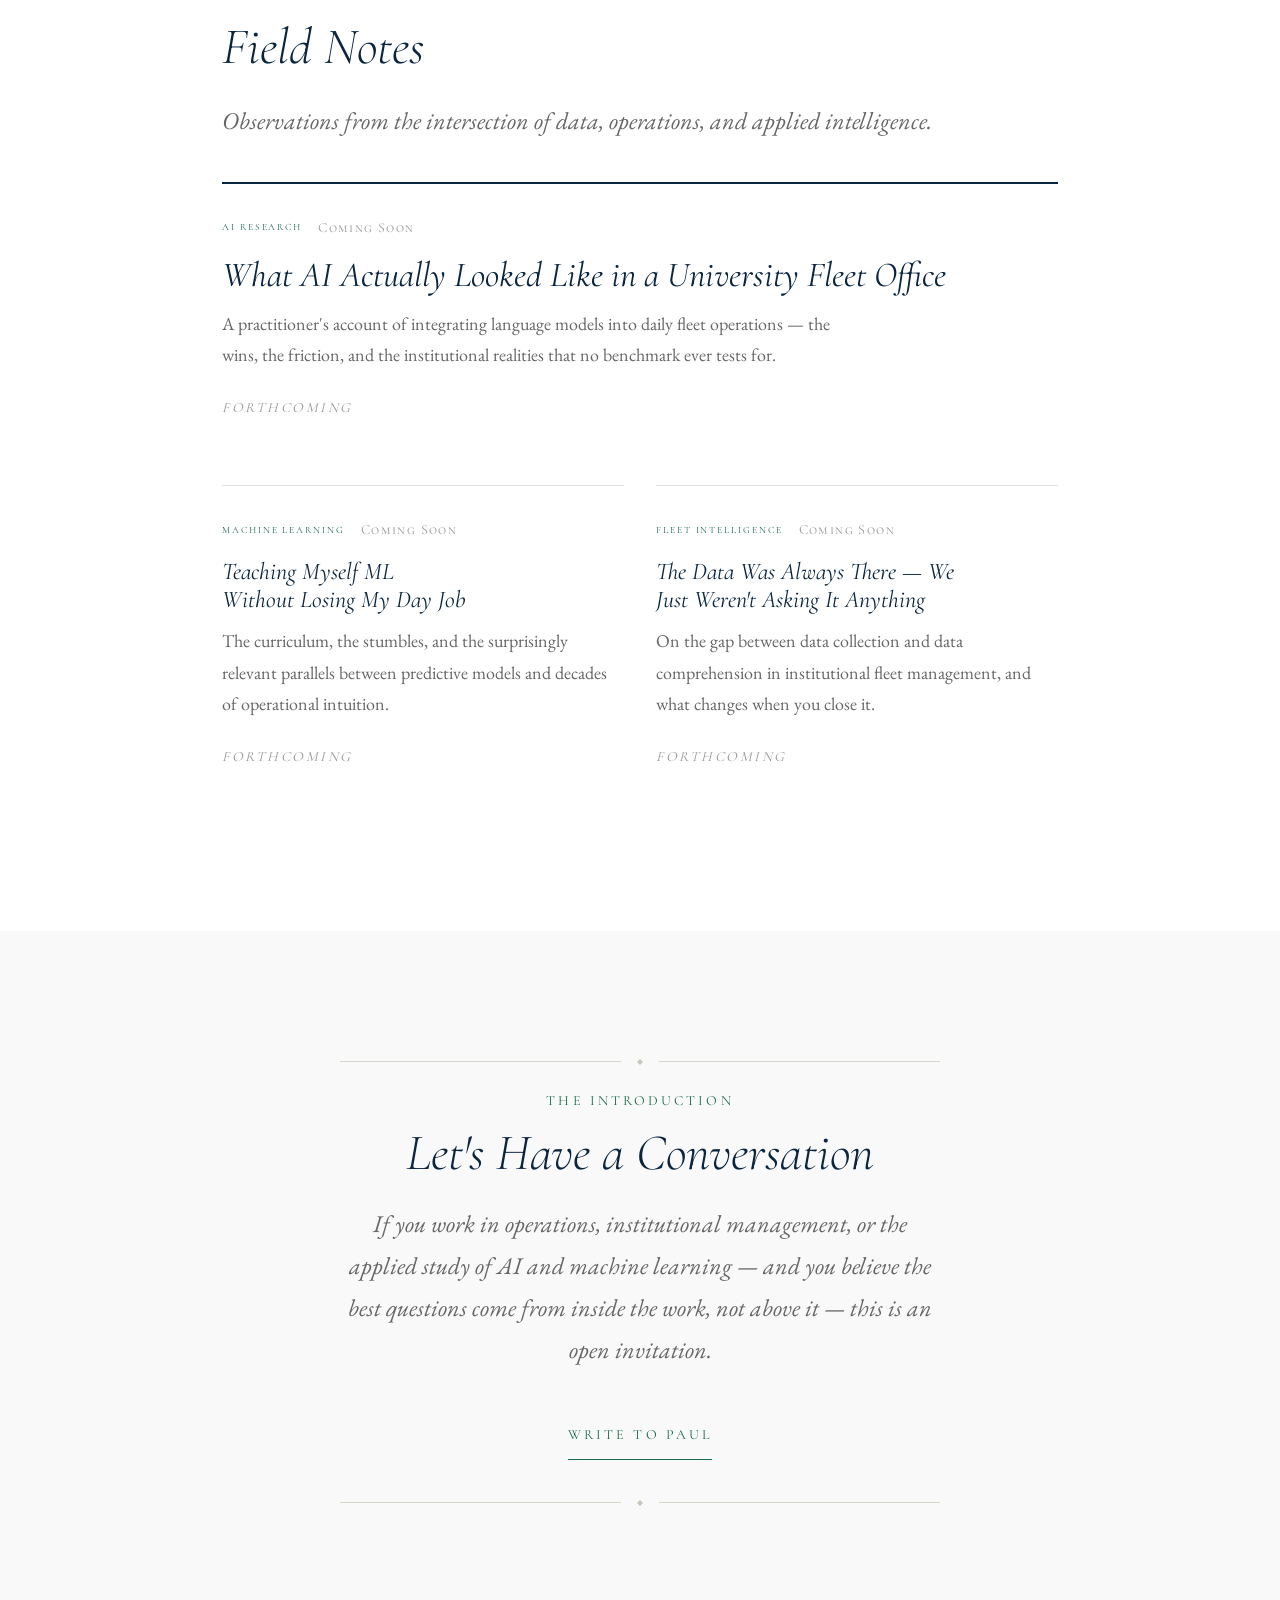
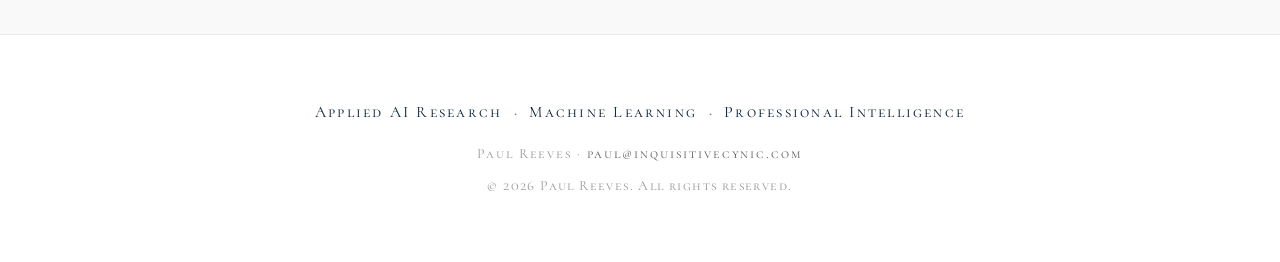
==== commit f58da147: "Redesign v2 — airy layout, modern classic palette, clean typography" ====
--- a/index.html
+++ b/index.html
@@ -1,196 +1,308 @@
-<!DOCTYPE HTML>
-<!--
-	Prologue by HTML5 UP
-	html5up.net | @ajlkn
-	Free for personal and commercial use under the CCA 3.0 license (html5up.net/license)
--->
-<html>
-	<head>
-		<title>Paul Reeves | Inquisitive Cynic</title>
-		<meta charset="utf-8" />
-		<meta name="viewport" content="width=device-width, initial-scale=1, user-scalable=no" />
-		<link rel="stylesheet" href="assets/css/main.css" />
-	</head>
-	<body class="is-preload">
-
-		<!-- Header -->
-			<div id="header">
-
-				<div class="top">
-
-					<!-- Logo -->
-						<div id="logo">
-							<span class="image avatar48"><img src="images/avatar.jpg" alt="" /></span>
-							<h1 id="title">Paul Reeves</h1>
-							<p>Data, Systems, & Skepticism</p>
-						</div>
-
-					<!-- Nav -->
-						<nav id="nav">
-							<ul>
-								<li><a href="#top" id="top-link"><span class="icon solid fa-home">Intro</span></a></li>
-								<li><a href="#portfolio" id="portfolio-link"><span class="icon solid fa-th">Portfolio</span></a></li>
-								<li><a href="#about" id="about-link"><span class="icon solid fa-user">About Me</span></a></li>
-								<li><a href="#contact" id="contact-link"><span class="icon solid fa-envelope">Contact</span></a></li>
-							</ul>
-						</nav>
-
-				</div>
-
-				<div class="bottom">
-
-					<!-- Social Icons -->
-						<ul class="icons">
-
-							<li><a href="#" class="icon solid fa-envelope"><span class="label">Email</span></a></li>
-						</ul>
-
-				</div>
-
-			</div>
-
-		<!-- Main -->
-			<div id="main">
-
-				<!-- Intro -->
-					<section id="top" class="one dark cover">
-						<div class="container">
-
-							<header>
-								<h2 class="alt">Hi, I'm <strong>Paul Reeves</strong> — an analyst, operator, and skeptic based in Ball Ground, GA.</h2>
-								<p>I work at the intersection of mobility data, operations, and common sense.<br />
-									Mobility analytics, business intelligence, and systems that actually work.</p>
-							</header>
-
-							<footer>
-								<a href="#portfolio" class="button scrolly">Magna Aliquam</a>
-							</footer>
-
-						</div>
-					</section>
-
-				<!-- Portfolio -->
-					<section id="portfolio" class="two">
-						<div class="container">
-
-							<header>
-								<h2>Portfolio</h2>
-							</header>
-
-							<p>A selection of projects across mobility analytics, business intelligence, and operational improvement. 
-								Each one built around a real problem, real data, and a healthy dose of skepticism about the obvious answer.</p>
-
-							<div class="row">
-								<div class="col-4 col-12-mobile">
-									<article class="item">
-										<a href="#" class="image fit"><img src="images/pic02.jpg" alt="" /></a>
-										<header>
-											<h3>Fleet Analytics Dashboard</h3>
-										</header>
-									</article>
-									<article class="item">
-										<a href="#" class="image fit"><img src="images/pic03.jpg" alt="" /></a>
-										<header>
-											<h3>Vehicle Lifecycle Reporting</h3>
-										</header>
-									</article>
-								</div>
-								<div class="col-4 col-12-mobile">
-									<article class="item">
-										<a href="#" class="image fit"><img src="images/pic04.jpg" alt="" /></a>
-										<header>
-											<h3>Process Automation & Reporting</h3>
-										</header>
-									</article>
-									<article class="item">
-										<a href="#" class="image fit"><img src="images/pic05.jpg" alt="" /></a>
-										<header>
-											<h3>Campus Parking Utilization Reporting</h3>
-										</header>
-									</article>
-								</div>
-								<div class="col-4 col-12-mobile">
-									<article class="item">
-										<a href="#" class="image fit"><img src="images/pic06.jpg" alt="" /></a>
-										<header>
-											<h3>Multi-facility Fleet Assessment</h3>
-										</header>
-									</article>
-									<article class="item">
-										<a href="#" class="image fit"><img src="images/pic07.jpg" alt="" /></a>
-										<header>
-											<h3>Business Ops Systems Integrations</h3>
-										</header>
-									</article>
-								</div>
-							</div>
-
-						</div>
-					</section>
-
-				<!-- About Me -->
-					<section id="about" class="three">
-						<div class="container">
-
-							<header>
-								<h2>About Me</h2>
-							</header>
-
-							<a href="#" class="image featured"><img src="images/pic08.jpg" alt="" /></a>
-
-							<p>I'm a data and operations professional at Emory University, where I focus on fleet management, business analytics, and making complex mobility systems easier to understand and act on. 
-								I use tools like Tableau, Oracle SQL, and Excel to turn messy operational data into clear decisions.</p>
-							<p>Outside of work I coach my kids on life, cook obsessively, and spend too much time thinking about cars. The "Inquisitive Cynic" isn't pessimism — it's a commitment to asking better questions before accepting easy answers.</p>
-
-						</div>
-					</section>
-
-				<!-- Contact -->
-					<section id="contact" class="four">
-						<div class="container">
-
-							<header>
-								<h2>Contact</h2>
-							</header>
-
-							<p>Have a question, a project idea, or just want to connect? Reach out directly at <a href="mailto:paul@inquisitivecynic.com">paul@inquisitivecynic.com</a> or use the form below.</p>
-
-							<form method="post" action="#">
-								<div class="row">
-									<div class="col-6 col-12-mobile"><input type="text" name="name" placeholder="Name" /></div>
-									<div class="col-6 col-12-mobile"><input type="text" name="email" placeholder="Email" /></div>
-									<div class="col-12">
-										<textarea name="message" placeholder="Message"></textarea>
-									</div>
-									<div class="col-12">
-										<input type="submit" value="Send Message" />
-									</div>
-								</div>
-							</form>
-
-						</div>
-					</section>
-
-			</div>
-
-		<!-- Footer -->
-			<div id="footer">
-
-				<!-- Copyright -->
-					<ul class="copyright">
-						<li>&copy; Paul Reeves. All rights reserved.</li>
-					</ul>
-
-			</div>
-
-		<!-- Scripts -->
-			<script src="assets/js/jquery.min.js"></script>
-			<script src="assets/js/jquery.scrolly.min.js"></script>
-			<script src="assets/js/jquery.scrollex.min.js"></script>
-			<script src="assets/js/browser.min.js"></script>
-			<script src="assets/js/breakpoints.min.js"></script>
-			<script src="assets/js/util.js"></script>
-			<script src="assets/js/main.js"></script>
-
-	</body>
-</html>
+<!DOCTYPE html>
+<html lang="en" data-theme="light">
+<head>
+  <meta charset="UTF-8" />
+  <meta name="viewport" content="width=device-width, initial-scale=1.0" />
+  <title>The InquisitiveCynic — Paul Reeves</title>
+  <meta name="description" content="AI research, Machine Learning, and the real-world context of parking, transportation, and fleet operations. A personal brand by Paul Reeves." />
+  <meta property="og:title" content="The InquisitiveCynic — Paul Reeves" />
+  <meta property="og:description" content="Where professional skepticism meets applied intelligence." />
+  <meta property="og:url" content="https://inquisitivecynic.com" />
+  <meta property="og:type" content="website" />
+
+  <!-- Google Fonts: Cormorant Garamond (Masters-adjacent old-style serif) + EB Garamond for body -->
+  <link rel="preconnect" href="https://fonts.googleapis.com" />
+  <link rel="preconnect" href="https://fonts.gstatic.com" crossorigin />
+  <link href="https://fonts.googleapis.com/css2?family=Cormorant+Garamond:ital,wght@0,300;0,400;0,500;0,600;1,300;1,400;1,500;1,600&family=EB+Garamond:ital,wght@0,400;0,500;1,400;1,500&family=Cormorant+SC:wght@300;400;500&display=swap" rel="stylesheet" />
+
+  <link rel="icon" href="images/favicon.svg" type="image/svg+xml" />
+  <link rel="stylesheet" href="css/style.css" />
+</head>
+<body>
+
+  <!-- ===== HEADER / NAV ===== -->
+  <header class="site-header" id="top">
+    <div class="header-inner">
+      <a href="#top" class="logo-link" aria-label="The InquisitiveCynic home">
+        <div class="logo-wordmark">
+          <span class="logo-the">The</span>
+          <span class="logo-name">InquisitiveCynic</span>
+        </div>
+      </a>
+      <nav class="site-nav" role="navigation" aria-label="Main navigation">
+        <a href="#about">About</a>
+        <a href="#focus">Focus</a>
+        <a href="#field-notes">Field Notes</a>
+        <a href="#connect">Connect</a>
+      </nav>
+      <button class="theme-toggle" data-theme-toggle aria-label="Switch to dark mode">
+        <svg width="18" height="18" viewBox="0 0 24 24" fill="none" stroke="currentColor" stroke-width="2"><path d="M21 12.79A9 9 0 1 1 11.21 3 7 7 0 0 0 21 12.79z"/></svg>
+      </button>
+    </div>
+  </header>
+
+  <main>
+
+    <!-- ===== HERO — INVITATION CARD ===== -->
+    <section class="hero" aria-labelledby="hero-heading">
+      <div class="invitation-wrapper">
+
+        <!-- Decorative rule top -->
+        <div class="inv-rule" aria-hidden="true">
+          <span class="inv-rule-line"></span>
+          <svg class="inv-diamond" viewBox="0 0 16 16" fill="currentColor"><polygon points="8,0 16,8 8,16 0,8"/></svg>
+          <span class="inv-rule-line"></span>
+        </div>
+
+        <h1 id="hero-heading" class="inv-title">
+          The InquisitiveCynic
+        </h1>
+
+        <p class="inv-subtitle">Asking better questions.</p>
+
+        <div class="inv-divider" aria-hidden="true">
+          <span class="inv-divider-dot"></span>
+          <span class="inv-divider-dot"></span>
+          <span class="inv-divider-dot"></span>
+        </div>
+
+        <p class="inv-body">
+          Paul Reeves
+        </p>
+
+        <p class="inv-context">
+          Applying real-world experience in parking, transportation, and fleet operations to the study of AI and machine learning
+        </p>
+
+        <!-- Decorative rule bottom -->
+        <div class="inv-rule inv-rule--bottom" aria-hidden="true">
+          <span class="inv-rule-line"></span>
+          <svg class="inv-diamond" viewBox="0 0 16 16" fill="currentColor"><polygon points="8,0 16,8 8,16 0,8"/></svg>
+          <span class="inv-rule-line"></span>
+        </div>
+
+        <a href="#about" class="inv-cta">
+          Enter
+          <svg width="14" height="14" viewBox="0 0 24 24" fill="none" stroke="currentColor" stroke-width="2" aria-hidden="true"><path d="M12 5v14M5 12l7 7 7-7"/></svg>
+        </a>
+
+      </div>
+    </section>
+
+    <!-- ===== CREDENTIAL BAND ===== -->
+    <div class="credential-band" aria-label="Credentials">
+      <div class="credential-band-inner">
+        <span>A Top-Ranked Private University, Southeast USA</span>
+        <span class="cred-sep" aria-hidden="true">◆</span>
+        <span>Ball Ground, Georgia</span>
+        <span class="cred-sep" aria-hidden="true">◆</span>
+        <span>Fleet &amp; Business Operations</span>
+        <span class="cred-sep" aria-hidden="true">◆</span>
+        <span>Applied AI Research</span>
+        <span class="cred-sep" aria-hidden="true">◆</span>
+        <span>inquisitivecynic.com</span>
+      </div>
+    </div>
+
+    <!-- ===== ABOUT SECTION ===== -->
+    <section class="section about" id="about" aria-labelledby="about-heading">
+      <div class="section-inner section-inner--asymmetric">
+
+        <div class="about-text">
+          <p class="section-eyebrow">The Perspective</p>
+          <h2 id="about-heading">Where Skepticism Meets Applied Intelligence</h2>
+          <p class="about-lead">
+            Twenty years of moving fleets, managing operations, and asking the questions nobody thought to ask. 
+            That is the foundation. What is being built on top of it is something different.
+          </p>
+          <p>
+            The InquisitiveCynic is not a brand built on certainty. It is built on the discipline of learning 
+            in public — studying how artificial intelligence and machine learning actually function in the 
+            messy, real-world context of institutional operations: transportation, parking, fleet management, 
+            and the human systems that hold them together.
+          </p>
+          <p>
+            The cynic part means nothing gets accepted on reputation alone. The inquisitive part means 
+            the questions keep coming regardless.
+          </p>
+          <a href="#focus" class="text-link">Explore the focus areas →</a>
+        </div>
+
+        <div class="about-accent" aria-hidden="true">
+          <div class="about-card">
+            <p class="about-card-quote">
+              "The first principle is that you must not fool yourself — and you are the easiest person to fool."
+            </p>
+            <p class="about-card-attr">— Richard Feynman</p>
+            <div class="about-card-rule"></div>
+            <p class="about-card-tagline">A philosophy applied to every dataset, every model, every assumption.</p>
+          </div>
+        </div>
+
+      </div>
+    </section>
+
+    <!-- ===== FOCUS AREAS ===== -->
+    <section class="section focus" id="focus" aria-labelledby="focus-heading">
+      <div class="section-inner">
+        <p class="section-eyebrow">The Work</p>
+        <h2 id="focus-heading">Three Lenses, One Discipline</h2>
+
+        <div class="focus-grid">
+
+          <article class="focus-card focus-card--featured">
+            <div class="focus-card-number" aria-hidden="true">I</div>
+            <h3>AI in Professional Research</h3>
+            <p>
+              Learning to apply large language models, retrieval-augmented generation, and AI-assisted 
+              analysis to the real work of institutional operations. Not the hype — the practice. 
+              What actually works, what does not, and what the difference costs an organization.
+            </p>
+            <div class="focus-card-tags">
+              <span>Prompt Engineering</span>
+              <span>RAG Systems</span>
+              <span>Workflow Automation</span>
+            </div>
+          </article>
+
+          <article class="focus-card">
+            <div class="focus-card-number" aria-hidden="true">II</div>
+            <h3>Machine Learning Study</h3>
+            <p>
+              A practitioner's curriculum: predictive maintenance models, utilization forecasting, 
+              anomaly detection in fleet telematics. Building understanding from first principles 
+              rather than black-box acceptance.
+            </p>
+            <div class="focus-card-tags">
+              <span>Predictive Models</span>
+              <span>Telematics Analysis</span>
+              <span>Data Pipelines</span>
+            </div>
+          </article>
+
+          <article class="focus-card">
+            <div class="focus-card-number" aria-hidden="true">III</div>
+            <h3>How Fleets Actually Run</h3>
+            <p>
+              Two decades inside parking, transportation, and fleet management — not studying it 
+              from the outside, but doing the work. The frameworks, the hard lessons, and the 
+              operational context that keeps every model honest.
+            </p>
+            <div class="focus-card-tags">
+              <span>Fleet Analytics</span>
+              <span>Business Operations</span>
+              <span>Cost Intelligence</span>
+            </div>
+          </article>
+
+        </div>
+      </div>
+    </section>
+
+    <!-- ===== FIELD NOTES (Blog preview) ===== -->
+    <section class="section field-notes" id="field-notes" aria-labelledby="field-notes-heading">
+      <div class="section-inner">
+        <p class="section-eyebrow">The Dispatch</p>
+        <h2 id="field-notes-heading">Field Notes</h2>
+        <p class="section-subtitle">Observations from the intersection of data, operations, and applied intelligence.</p>
+
+        <div class="notes-grid">
+
+          <article class="note-card note-card--large">
+            <div class="note-meta">
+              <span class="note-category">AI Research</span>
+              <span class="note-date">Coming Soon</span>
+            </div>
+            <h3 class="note-title">What AI Actually Looked Like in a University Fleet Office</h3>
+            <p class="note-excerpt">
+              A practitioner's account of integrating language models into daily fleet operations — 
+              the wins, the friction, and the institutional realities that no benchmark ever tests for.
+            </p>
+            <span class="note-cta-hint">Forthcoming</span>
+          </article>
+
+          <article class="note-card">
+            <div class="note-meta">
+              <span class="note-category">Machine Learning</span>
+              <span class="note-date">Coming Soon</span>
+            </div>
+            <h3 class="note-title">Teaching Myself ML Without Losing My Day Job</h3>
+            <p class="note-excerpt">
+              The curriculum, the stumbles, and the surprisingly relevant parallels between 
+              predictive models and decades of operational intuition.
+            </p>
+            <span class="note-cta-hint">Forthcoming</span>
+          </article>
+
+          <article class="note-card">
+            <div class="note-meta">
+              <span class="note-category">Fleet Intelligence</span>
+              <span class="note-date">Coming Soon</span>
+            </div>
+            <h3 class="note-title">The Data Was Always There — We Just Weren't Asking It Anything</h3>
+            <p class="note-excerpt">
+              On the gap between data collection and data comprehension in institutional fleet management, 
+              and what changes when you close it.
+            </p>
+            <span class="note-cta-hint">Forthcoming</span>
+          </article>
+
+        </div>
+      </div>
+    </section>
+
+    <!-- ===== CONNECT SECTION ===== -->
+    <section class="section connect" id="connect" aria-labelledby="connect-heading">
+      <div class="section-inner">
+        <div class="connect-inner">
+          <!-- Top invitation card echo -->
+          <div class="inv-rule inv-rule--sm" aria-hidden="true">
+            <span class="inv-rule-line"></span>
+            <svg class="inv-diamond inv-diamond--sm" viewBox="0 0 16 16" fill="currentColor"><polygon points="8,0 16,8 8,16 0,8"/></svg>
+            <span class="inv-rule-line"></span>
+          </div>
+
+          <p class="section-eyebrow" id="connect-heading">The Introduction</p>
+          <h2>Let's Have a Conversation</h2>
+          <p class="connect-body">
+            If you work in operations, institutional management, or the applied study of AI and machine learning —
+            and you believe the best questions come from inside the work, not above it —
+            this is an open invitation.
+          </p>
+
+          <div class="connect-actions">
+            <a href="mailto:paul@inquisitivecynic.com" class="btn-primary">
+              Write to Paul
+            </a>
+
+          </div>
+
+          <div class="inv-rule inv-rule--sm inv-rule--bottom" aria-hidden="true">
+            <span class="inv-rule-line"></span>
+            <svg class="inv-diamond inv-diamond--sm" viewBox="0 0 16 16" fill="currentColor"><polygon points="8,0 16,8 8,16 0,8"/></svg>
+            <span class="inv-rule-line"></span>
+          </div>
+        </div>
+      </div>
+    </section>
+
+  </main>
+
+  <!-- ===== FOOTER ===== -->
+  <footer class="site-footer" role="contentinfo">
+    <div class="footer-inner">
+      <div class="footer-pillars">
+        <span class="footer-pillar">Applied AI Research</span>
+        <span class="footer-pillar-sep" aria-hidden="true">·</span>
+        <span class="footer-pillar">Machine Learning</span>
+        <span class="footer-pillar-sep" aria-hidden="true">·</span>
+        <span class="footer-pillar">Professional Intelligence</span>
+      </div>
+      <p class="footer-sub">Paul Reeves · <a href="mailto:paul@inquisitivecynic.com">paul@inquisitivecynic.com</a></p>
+      <p class="footer-copy">© 2026 Paul Reeves. All rights reserved.</p>
+    </div>
+  </footer>
+
+  <script src="js/main.js"></script>
+</body>
+</html>
--- a/css/style.css
+++ b/css/style.css
@@ -0,0 +1,889 @@
+/* ============================================================
+   THE INQUISITIVECYNIC — v2 Airy & Fresh
+   Paul Reeves · inquisitivecynic.com
+   Clean, modern, open. Type does the work.
+   ============================================================ */
+
+/* ─── DESIGN TOKENS ─── */
+:root {
+  --text-xs:   clamp(0.75rem,  0.7rem  + 0.25vw, 0.875rem);
+  --text-sm:   clamp(0.875rem, 0.8rem  + 0.35vw, 1rem);
+  --text-base: clamp(1rem,     0.95rem + 0.25vw, 1.125rem);
+  --text-lg:   clamp(1.125rem, 1rem    + 0.75vw, 1.5rem);
+  --text-xl:   clamp(1.5rem,   1.2rem  + 1.25vw, 2.25rem);
+  --text-2xl:  clamp(2rem,     1.2rem  + 2.5vw,  3.5rem);
+  --text-hero: clamp(2.8rem,   0.5rem  + 7vw,    7rem);
+
+  --space-1:  0.25rem;
+  --space-2:  0.5rem;
+  --space-3:  0.75rem;
+  --space-4:  1rem;
+  --space-5:  1.25rem;
+  --space-6:  1.5rem;
+  --space-8:  2rem;
+  --space-10: 2.5rem;
+  --space-12: 3rem;
+  --space-16: 4rem;
+  --space-20: 5rem;
+  --space-24: 6rem;
+  --space-32: 8rem;
+
+  --content-narrow: 640px;
+  --content-default: 900px;
+  --content-wide: 1140px;
+
+  --radius-sm: 0.25rem;
+  --transition: 200ms cubic-bezier(0.16, 1, 0.3, 1);
+
+  --font-display: 'Cormorant Garamond', 'Hoefler Text', 'Palatino Linotype', Georgia, serif;
+  --font-sc:      'Cormorant SC', 'Hoefler Text', Georgia, serif;
+  --font-body:    'EB Garamond', 'Hoefler Text', Georgia, serif;
+
+  /* ─── LIGHT: Pure white, modern classic ─── */
+  --color-bg:            #FFFFFF;
+  --color-bg-warm:       #F9F9F9;
+  --color-surface:       #F4F4F2;
+  --color-border:        #E2E2E0;
+  --color-border-light:  #EBEBEA;
+  --color-hairline:      #D4D3D0;
+
+  --color-text:          #111111;
+  --color-text-mid:      #383838;
+  --color-text-muted:    #666666;
+  --color-text-light:    #999999;
+  --color-text-inverse:  #FFFFFF;
+
+  --color-navy:          #0A2540;   /* Ink navy — crisp, editorial */
+  --color-navy-soft:     #1D3E60;
+  --color-green:         #1A6B4A;   /* Deep forest — refined, not sporty */
+  --color-green-light:   #2A8A62;
+  --color-gold:          #8C8070;   /* Warm slate — replaces decorative gold */
+  --color-gold-faint:    #B8B0A0;
+
+  --shadow-sm: 0 1px 2px rgba(0,0,0,0.04);
+  --shadow-md: 0 4px 20px rgba(0,0,0,0.06);
+}
+
+/* ─── DARK MODE ─── */
+[data-theme="dark"] {
+  --color-bg:            #161616;
+  --color-bg-warm:       #1C1C1C;
+  --color-surface:       #212121;
+  --color-border:        #333333;
+  --color-border-light:  #2A2A2A;
+  --color-hairline:      #444444;
+
+  --color-text:          #F0EFEC;   /* Very light — high contrast on dark */
+  --color-text-mid:      #D8D6D0;
+  --color-text-muted:    #A8A6A0;
+  --color-text-light:    #787672;
+  --color-text-inverse:  #161616;
+
+  --color-navy:          #8FC4E8;   /* Light sky — readable on dark bg */
+  --color-navy-soft:     #6AADD6;
+  --color-green:         #62C99E;   /* Bright mint — clear on dark */
+  --color-green-light:   #80D9B4;
+  --color-gold:          #C0B088;
+  --color-gold-faint:    #887860;
+
+  --shadow-sm: 0 1px 2px rgba(0,0,0,0.3);
+  --shadow-md: 0 4px 20px rgba(0,0,0,0.4);
+}
+
+@media (prefers-color-scheme: dark) {
+  :root:not([data-theme]) {
+    --color-bg:            #161616;
+    --color-bg-warm:       #1C1C1C;
+    --color-surface:       #212121;
+    --color-border:        #333333;
+    --color-border-light:  #2A2A2A;
+    --color-hairline:      #444444;
+    --color-text:          #F0EFEC;
+    --color-text-mid:      #D8D6D0;
+    --color-text-muted:    #A8A6A0;
+    --color-text-light:    #787672;
+    --color-text-inverse:  #161616;
+    --color-navy:          #8FC4E8;
+    --color-navy-soft:     #6AADD6;
+    --color-green:         #62C99E;
+    --color-green-light:   #80D9B4;
+    --color-gold:          #C0B088;
+    --color-gold-faint:    #887860;
+    --shadow-sm: 0 1px 2px rgba(0,0,0,0.3);
+    --shadow-md: 0 4px 20px rgba(0,0,0,0.4);
+  }
+}
+
+
+/* ─── BASE RESET ─── */
+*, *::before, *::after { box-sizing: border-box; margin: 0; padding: 0; }
+
+html {
+  -webkit-font-smoothing: antialiased;
+  -moz-osx-font-smoothing: grayscale;
+  text-rendering: optimizeLegibility;
+  scroll-behavior: smooth;
+  scroll-padding-top: 5rem;
+}
+
+body {
+  min-height: 100dvh;
+  font-family: var(--font-body);
+  font-size: var(--text-base);
+  line-height: 1.7;
+  color: var(--color-text-mid);
+  background-color: var(--color-bg);
+  transition: background-color 0.4s ease, color 0.4s ease;
+}
+
+img, svg { display: block; max-width: 100%; height: auto; }
+ul { list-style: none; }
+button { cursor: pointer; background: none; border: none; font: inherit; }
+
+h1, h2, h3 {
+  font-family: var(--font-display);
+  text-wrap: balance;
+  line-height: 1.15;
+  color: var(--color-navy);
+}
+
+p { text-wrap: pretty; max-width: 68ch; }
+
+a {
+  color: inherit;
+  text-decoration: none;
+  transition: color var(--transition), opacity var(--transition);
+}
+
+::selection {
+  background: rgba(0, 107, 84, 0.15);
+  color: var(--color-text);
+}
+
+:focus-visible {
+  outline: 2px solid var(--color-green);
+  outline-offset: 3px;
+  border-radius: var(--radius-sm);
+}
+
+.sr-only {
+  position: absolute; width: 1px; height: 1px; padding: 0; margin: -1px;
+  overflow: hidden; clip: rect(0,0,0,0); white-space: nowrap; border: 0;
+}
+
+
+/* ─── HEADER ─── */
+.site-header {
+  position: sticky;
+  top: 0;
+  z-index: 100;
+  background-color: rgba(255,255,255,0.85);
+  backdrop-filter: blur(20px);
+  -webkit-backdrop-filter: blur(20px);
+  transition: background-color 0.3s ease, box-shadow 0.3s ease;
+}
+
+[data-theme="dark"] .site-header {
+  background-color: rgba(17,17,17,0.85);
+}
+
+.site-header.is-scrolled {
+  box-shadow: 0 1px 0 var(--color-border-light);
+}
+
+.header-inner {
+  max-width: var(--content-wide);
+  margin: 0 auto;
+  padding: var(--space-5) var(--space-8);
+  display: flex;
+  align-items: center;
+  justify-content: space-between;
+  gap: var(--space-6);
+}
+
+.logo-link {
+  flex-shrink: 0;
+  text-decoration: none;
+}
+
+.logo-wordmark {
+  display: flex;
+  flex-direction: column;
+  line-height: 1;
+  transition: opacity var(--transition);
+}
+
+.logo-link:hover .logo-wordmark { opacity: 0.6; }
+
+.logo-the {
+  font-family: var(--font-sc);
+  font-size: 0.6rem;
+  font-weight: 400;
+  letter-spacing: 0.3em;
+  text-transform: uppercase;
+  color: var(--color-text-light);
+  margin-bottom: 2px;
+}
+
+.logo-name {
+  font-family: var(--font-display);
+  font-size: clamp(1rem, 1.4vw, 1.2rem);
+  font-weight: 400;
+  font-style: italic;
+  color: var(--color-navy);
+  letter-spacing: -0.01em;
+  white-space: nowrap;
+}
+
+.site-nav {
+  display: flex;
+  align-items: center;
+  gap: var(--space-8);
+}
+
+.site-nav a {
+  font-family: var(--font-sc);
+  font-size: var(--text-xs);
+  font-weight: 400;
+  letter-spacing: 0.18em;
+  text-transform: uppercase;
+  color: var(--color-text-muted);
+  transition: color var(--transition);
+}
+.site-nav a:hover { color: var(--color-green); }
+
+.theme-toggle {
+  color: var(--color-text-light);
+  padding: var(--space-2);
+  transition: color var(--transition);
+  flex-shrink: 0;
+}
+.theme-toggle:hover { color: var(--color-text); }
+
+
+/* ─── HERO — Open, no card ─── */
+.hero {
+  min-height: 90vh;
+  display: flex;
+  align-items: center;
+  justify-content: center;
+  position: relative;
+  padding: var(--space-20) var(--space-8);
+  background-color: var(--color-bg);
+}
+
+.invitation-wrapper {
+  position: relative;
+  max-width: 780px;
+  width: 100%;
+  margin: 0 auto;
+  text-align: center;
+  /* No box, no border, no card — pure open space */
+  animation: fadeIn 1s cubic-bezier(0.16, 1, 0.3, 1) both;
+}
+
+@keyframes fadeIn {
+  from { opacity: 0; transform: translateY(16px); }
+  to   { opacity: 1; transform: translateY(0); }
+}
+
+/* Decorative hairline */
+.inv-rule {
+  display: flex;
+  align-items: center;
+  gap: var(--space-4);
+  margin-bottom: var(--space-10);
+  color: var(--color-gold);
+}
+.inv-rule--bottom { margin-top: var(--space-10); margin-bottom: 0; }
+.inv-rule--sm { margin-bottom: var(--space-6); color: var(--color-gold-faint); }
+.inv-rule--sm.inv-rule--bottom { margin-top: var(--space-6); margin-bottom: 0; }
+
+.inv-rule-line {
+  flex: 1;
+  height: 1px;
+  background: currentColor;
+  opacity: 0.5;
+}
+
+.inv-diamond { width: 8px; height: 8px; flex-shrink: 0; opacity: 0.7; }
+.inv-diamond--sm { width: 6px; height: 6px; }
+
+.inv-preheader {
+  font-family: var(--font-display);
+  font-size: var(--text-base);
+  font-weight: 300;
+  font-style: italic;
+  letter-spacing: 0;
+  color: var(--color-text-muted);
+  margin-bottom: var(--space-6);
+  max-width: none;
+}
+
+.inv-title {
+  font-family: var(--font-display);
+  font-size: var(--text-hero);
+  font-weight: 300;
+  font-style: italic;
+  letter-spacing: -0.015em;
+  color: var(--color-navy);
+  line-height: 1.0;
+  margin-bottom: var(--space-5);
+}
+
+.inv-subtitle {
+  font-family: var(--font-sc);
+  font-size: var(--text-sm);
+  font-weight: 400;
+  font-style: normal;
+  letter-spacing: 0.18em;
+  text-transform: uppercase;
+  color: var(--color-text-muted);
+  margin-bottom: var(--space-8);
+  max-width: none;
+}
+
+.inv-divider {
+  display: flex;
+  align-items: center;
+  justify-content: center;
+  gap: var(--space-4);
+  margin: var(--space-8) 0;
+}
+.inv-divider-dot {
+  width: 3px;
+  height: 3px;
+  border-radius: 50%;
+  background-color: var(--color-gold);
+  display: block;
+}
+.inv-divider-dot:nth-child(2) { width: 4px; height: 4px; }
+
+.inv-body {
+  font-family: var(--font-display);
+  font-size: var(--text-xl);
+  font-weight: 400;
+  color: var(--color-text);
+  line-height: 1.35;
+  margin-bottom: var(--space-6);
+  max-width: none;
+}
+
+.inv-pillars {
+  display: flex;
+  align-items: center;
+  justify-content: center;
+  flex-wrap: wrap;
+  gap: var(--space-3);
+  margin-bottom: var(--space-5);
+}
+.inv-pillar {
+  font-family: var(--font-sc);
+  font-size: var(--text-sm);
+  font-weight: 500;
+  letter-spacing: 0.1em;
+  color: var(--color-navy);
+}
+.inv-pillar-sep {
+  color: var(--color-gold);
+  font-size: var(--text-sm);
+}
+
+.inv-context {
+  font-family: var(--font-display);
+  font-size: var(--text-base);
+  font-style: italic;
+  color: var(--color-green);
+  max-width: none;
+}
+
+.inv-cta {
+  display: inline-flex;
+  align-items: center;
+  gap: var(--space-2);
+  margin-top: var(--space-12);
+  font-family: var(--font-sc);
+  font-size: var(--text-xs);
+  font-weight: 400;
+  letter-spacing: 0.22em;
+  text-transform: uppercase;
+  color: var(--color-green);
+  padding: var(--space-3) 0;
+  border-bottom: 1px solid var(--color-green);
+  transition: letter-spacing var(--transition), opacity var(--transition);
+}
+.inv-cta:hover {
+  letter-spacing: 0.3em;
+  opacity: 0.7;
+}
+.inv-cta svg {
+  transition: transform var(--transition);
+}
+.inv-cta:hover svg { transform: translateY(3px); }
+
+
+/* ─── CREDENTIAL BAND — lighter, open ─── */
+.credential-band {
+  border-top: 1px solid var(--color-border-light);
+  border-bottom: 1px solid var(--color-border-light);
+  padding: var(--space-5) var(--space-8);
+  background-color: var(--color-bg-warm);
+}
+
+.credential-band-inner {
+  max-width: var(--content-wide);
+  margin: 0 auto;
+  display: flex;
+  align-items: center;
+  justify-content: center;
+  flex-wrap: wrap;
+  gap: var(--space-5);
+  font-family: var(--font-sc);
+  font-size: var(--text-xs);
+  font-weight: 400;
+  letter-spacing: 0.16em;
+  text-transform: uppercase;
+  color: var(--color-text-light);
+}
+
+.cred-sep {
+  font-size: 0.4rem;
+  color: var(--color-gold);
+  opacity: 0.7;
+}
+
+
+/* ─── SECTIONS ─── */
+.section {
+  padding-block: clamp(var(--space-16), 10vw, var(--space-32));
+}
+
+.section-inner {
+  max-width: var(--content-default);
+  margin: 0 auto;
+  padding-inline: var(--space-8);
+}
+
+.section-inner--asymmetric {
+  max-width: var(--content-wide);
+  display: grid;
+  grid-template-columns: 1fr 1fr;
+  gap: var(--space-16);
+  align-items: start;
+}
+
+.section-eyebrow {
+  font-family: var(--font-sc);
+  font-size: var(--text-xs);
+  font-weight: 400;
+  letter-spacing: 0.22em;
+  text-transform: uppercase;
+  color: var(--color-green);
+  margin-bottom: var(--space-3);
+  max-width: none;
+}
+
+.section h2 {
+  font-size: var(--text-2xl);
+  font-weight: 300;
+  font-style: italic;
+  color: var(--color-navy);
+  margin-bottom: var(--space-6);
+}
+
+.section-subtitle {
+  font-size: var(--text-lg);
+  font-style: italic;
+  color: var(--color-text-muted);
+  margin-bottom: var(--space-10);
+}
+
+
+/* ─── ABOUT ─── */
+.about {
+  background-color: var(--color-bg);
+}
+
+.about-lead {
+  font-size: var(--text-lg);
+  font-style: italic;
+  color: var(--color-text-muted);
+  margin-bottom: var(--space-6);
+  padding-left: var(--space-5);
+  border-left: 2px solid var(--color-gold);
+}
+
+.about-text p {
+  margin-bottom: var(--space-5);
+  color: var(--color-text-mid);
+  line-height: 1.8;
+}
+
+.text-link {
+  display: inline-block;
+  margin-top: var(--space-4);
+  font-family: var(--font-sc);
+  font-size: var(--text-xs);
+  font-weight: 400;
+  letter-spacing: 0.16em;
+  text-transform: uppercase;
+  color: var(--color-green);
+  border-bottom: 1px solid transparent;
+  transition: border-color var(--transition), opacity var(--transition);
+}
+.text-link:hover {
+  border-color: var(--color-green);
+  opacity: 0.7;
+}
+
+.about-card {
+  padding: var(--space-10);
+  position: relative;
+  border-left: 2px solid var(--color-gold);
+  background-color: var(--color-bg-warm);
+}
+
+.about-card-quote {
+  font-family: var(--font-display);
+  font-size: var(--text-lg);
+  font-style: italic;
+  font-weight: 300;
+  color: var(--color-navy);
+  line-height: 1.6;
+  margin-bottom: var(--space-4);
+  max-width: none;
+}
+
+.about-card-attr {
+  font-family: var(--font-sc);
+  font-size: var(--text-xs);
+  letter-spacing: 0.18em;
+  color: var(--color-text-light);
+  margin-bottom: var(--space-6);
+  max-width: none;
+}
+
+.about-card-rule {
+  height: 1px;
+  width: 60px;
+  background-color: var(--color-border);
+  margin-bottom: var(--space-6);
+}
+
+.about-card-tagline {
+  font-family: var(--font-display);
+  font-size: var(--text-base);
+  font-style: italic;
+  color: var(--color-green);
+  max-width: none;
+}
+
+
+/* ─── FOCUS ─── */
+.focus {
+  background-color: var(--color-bg-warm);
+}
+
+.focus-grid {
+  display: grid;
+  grid-template-columns: 1fr 1fr;
+  gap: var(--space-8);
+  margin-top: var(--space-10);
+}
+
+.focus-card {
+  padding: var(--space-8) 0;
+  border-top: 1px solid var(--color-border);
+  transition: border-color var(--transition);
+}
+
+.focus-card:hover {
+  border-color: var(--color-gold);
+}
+
+.focus-card--featured {
+  grid-column: 1 / -1;
+  border-top: 2px solid var(--color-green);
+}
+
+.focus-card--featured::after {
+  content: 'Primary Study';
+  float: right;
+  font-family: var(--font-sc);
+  font-size: 0.6rem;
+  letter-spacing: 0.2em;
+  text-transform: uppercase;
+  color: var(--color-green);
+  margin-top: -0.2em;
+}
+
+.focus-card-number {
+  font-family: var(--font-sc);
+  font-size: var(--text-2xl);
+  font-weight: 300;
+  color: var(--color-gold-faint);
+  line-height: 1;
+  margin-bottom: var(--space-3);
+}
+
+.focus-card h3 {
+  font-size: var(--text-xl);
+  font-weight: 400;
+  font-style: italic;
+  color: var(--color-navy);
+  margin-bottom: var(--space-4);
+}
+
+.focus-card p {
+  color: var(--color-text-muted);
+  line-height: 1.75;
+  margin-bottom: var(--space-5);
+}
+
+.focus-card-tags {
+  display: flex;
+  flex-wrap: wrap;
+  gap: var(--space-2);
+}
+.focus-card-tags span {
+  font-family: var(--font-sc);
+  font-size: 0.6rem;
+  letter-spacing: 0.14em;
+  text-transform: uppercase;
+  color: var(--color-text-light);
+  padding: var(--space-1) 0;
+}
+.focus-card-tags span + span::before {
+  content: '·';
+  margin-right: var(--space-2);
+  color: var(--color-gold);
+}
+
+
+/* ─── FIELD NOTES ─── */
+.field-notes {
+  background-color: var(--color-bg);
+}
+
+.notes-grid {
+  display: grid;
+  grid-template-columns: 1fr 1fr;
+  gap: var(--space-8);
+}
+
+.note-card {
+  padding: var(--space-8) 0;
+  border-top: 1px solid var(--color-border);
+  transition: border-color var(--transition);
+}
+.note-card:hover { border-color: var(--color-navy-soft); }
+
+.note-card--large {
+  grid-column: 1 / -1;
+  border-top: 2px solid var(--color-navy);
+}
+
+.note-meta {
+  display: flex;
+  align-items: center;
+  gap: var(--space-4);
+  margin-bottom: var(--space-4);
+}
+
+.note-category {
+  font-family: var(--font-sc);
+  font-size: 0.6rem;
+  letter-spacing: 0.2em;
+  text-transform: uppercase;
+  color: var(--color-green);
+}
+
+.note-date {
+  font-family: var(--font-sc);
+  font-size: var(--text-xs);
+  letter-spacing: 0.1em;
+  color: var(--color-text-light);
+}
+
+.note-title {
+  font-family: var(--font-display);
+  font-size: var(--text-xl);
+  font-weight: 400;
+  font-style: italic;
+  color: var(--color-navy);
+  margin-bottom: var(--space-3);
+  max-width: 60ch;
+}
+
+.note-card:not(.note-card--large) .note-title {
+  font-size: var(--text-lg);
+}
+
+.note-excerpt {
+  color: var(--color-text-muted);
+  line-height: 1.75;
+  margin-bottom: var(--space-5);
+}
+
+.note-cta-hint {
+  font-family: var(--font-sc);
+  font-size: var(--text-xs);
+  letter-spacing: 0.18em;
+  text-transform: uppercase;
+  color: var(--color-text-light);
+  font-style: italic;
+}
+
+
+/* ─── CONNECT ─── */
+.connect {
+  background-color: var(--color-bg-warm);
+}
+
+.connect-inner {
+  max-width: 600px;
+  margin: 0 auto;
+  text-align: center;
+}
+
+.connect-inner h2 {
+  margin-bottom: var(--space-5);
+}
+
+.connect-body {
+  font-size: var(--text-lg);
+  font-style: italic;
+  color: var(--color-text-muted);
+  line-height: 1.75;
+  margin: 0 auto var(--space-10);
+  max-width: none;
+}
+
+.connect-actions {
+  margin-bottom: var(--space-10);
+}
+
+.btn-primary {
+  display: inline-flex;
+  align-items: center;
+  gap: var(--space-2);
+  font-family: var(--font-sc);
+  font-size: var(--text-xs);
+  font-weight: 400;
+  letter-spacing: 0.22em;
+  text-transform: uppercase;
+  color: var(--color-green);
+  border-bottom: 1px solid var(--color-green);
+  padding: var(--space-3) 0;
+  transition: letter-spacing var(--transition), opacity var(--transition);
+}
+.btn-primary:hover {
+  letter-spacing: 0.3em;
+  opacity: 0.7;
+}
+
+
+/* ─── FOOTER ─── */
+.site-footer {
+  border-top: 1px solid var(--color-border-light);
+  padding: var(--space-16) var(--space-8);
+  background-color: var(--color-bg);
+}
+
+.footer-inner {
+  max-width: var(--content-default);
+  margin: 0 auto;
+  text-align: center;
+}
+
+.footer-pillars {
+  display: flex;
+  align-items: center;
+  justify-content: center;
+  flex-wrap: wrap;
+  gap: var(--space-3);
+  margin-bottom: var(--space-4);
+}
+
+.footer-pillar {
+  font-family: var(--font-sc);
+  font-size: var(--text-sm);
+  font-weight: 400;
+  letter-spacing: 0.14em;
+  color: var(--color-navy);
+}
+
+.footer-pillar-sep {
+  color: var(--color-gold);
+  font-size: var(--text-sm);
+}
+
+.footer-sub {
+  font-family: var(--font-sc);
+  font-size: var(--text-xs);
+  letter-spacing: 0.14em;
+  color: var(--color-text-light);
+  margin-bottom: var(--space-2);
+  max-width: none;
+}
+
+.footer-sub a {
+  color: var(--color-text-muted);
+  transition: color var(--transition);
+}
+.footer-sub a:hover { color: var(--color-green); }
+
+.footer-copy {
+  font-family: var(--font-sc);
+  font-size: var(--text-xs);
+  letter-spacing: 0.1em;
+  color: var(--color-text-light);
+  max-width: none;
+}
+
+
+/* ─── SCROLL REVEAL ─── */
+.reveal {
+  opacity: 0;
+  transform: translateY(16px);
+  transition: opacity 0.8s cubic-bezier(0.16, 1, 0.3, 1), transform 0.8s cubic-bezier(0.16, 1, 0.3, 1);
+}
+.reveal.is-visible { opacity: 1; transform: translateY(0); }
+.reveal-delay-1 { transition-delay: 0.1s; }
+.reveal-delay-2 { transition-delay: 0.2s; }
+.reveal-delay-3 { transition-delay: 0.3s; }
+
+
+/* ─── RESPONSIVE ─── */
+@media (max-width: 900px) {
+  .section-inner--asymmetric {
+    grid-template-columns: 1fr;
+    gap: var(--space-10);
+  }
+  .focus-grid { grid-template-columns: 1fr; }
+  .focus-card--featured { grid-column: 1; }
+  .notes-grid { grid-template-columns: 1fr; }
+  .note-card--large { grid-column: 1; }
+}
+
+@media (max-width: 640px) {
+  .header-inner { padding: var(--space-4) var(--space-5); }
+  .site-nav { gap: var(--space-5); }
+  .invitation-wrapper { padding: var(--space-10) var(--space-5); }
+  .section-inner { padding-inline: var(--space-5); }
+  .inv-pillars { flex-direction: column; gap: var(--space-2); }
+  .inv-pillar-sep { display: none; }
+  .credential-band-inner { font-size: 0.6rem; gap: var(--space-3); }
+}
+
+@media (max-width: 480px) {
+  .logo-name { font-size: 1rem; }
+  .site-nav { display: none; }
+}
+
+@media (prefers-reduced-motion: reduce) {
+  *, *::before, *::after {
+    animation-duration: 0.01ms !important;
+    transition-duration: 0.01ms !important;
+  }
+}
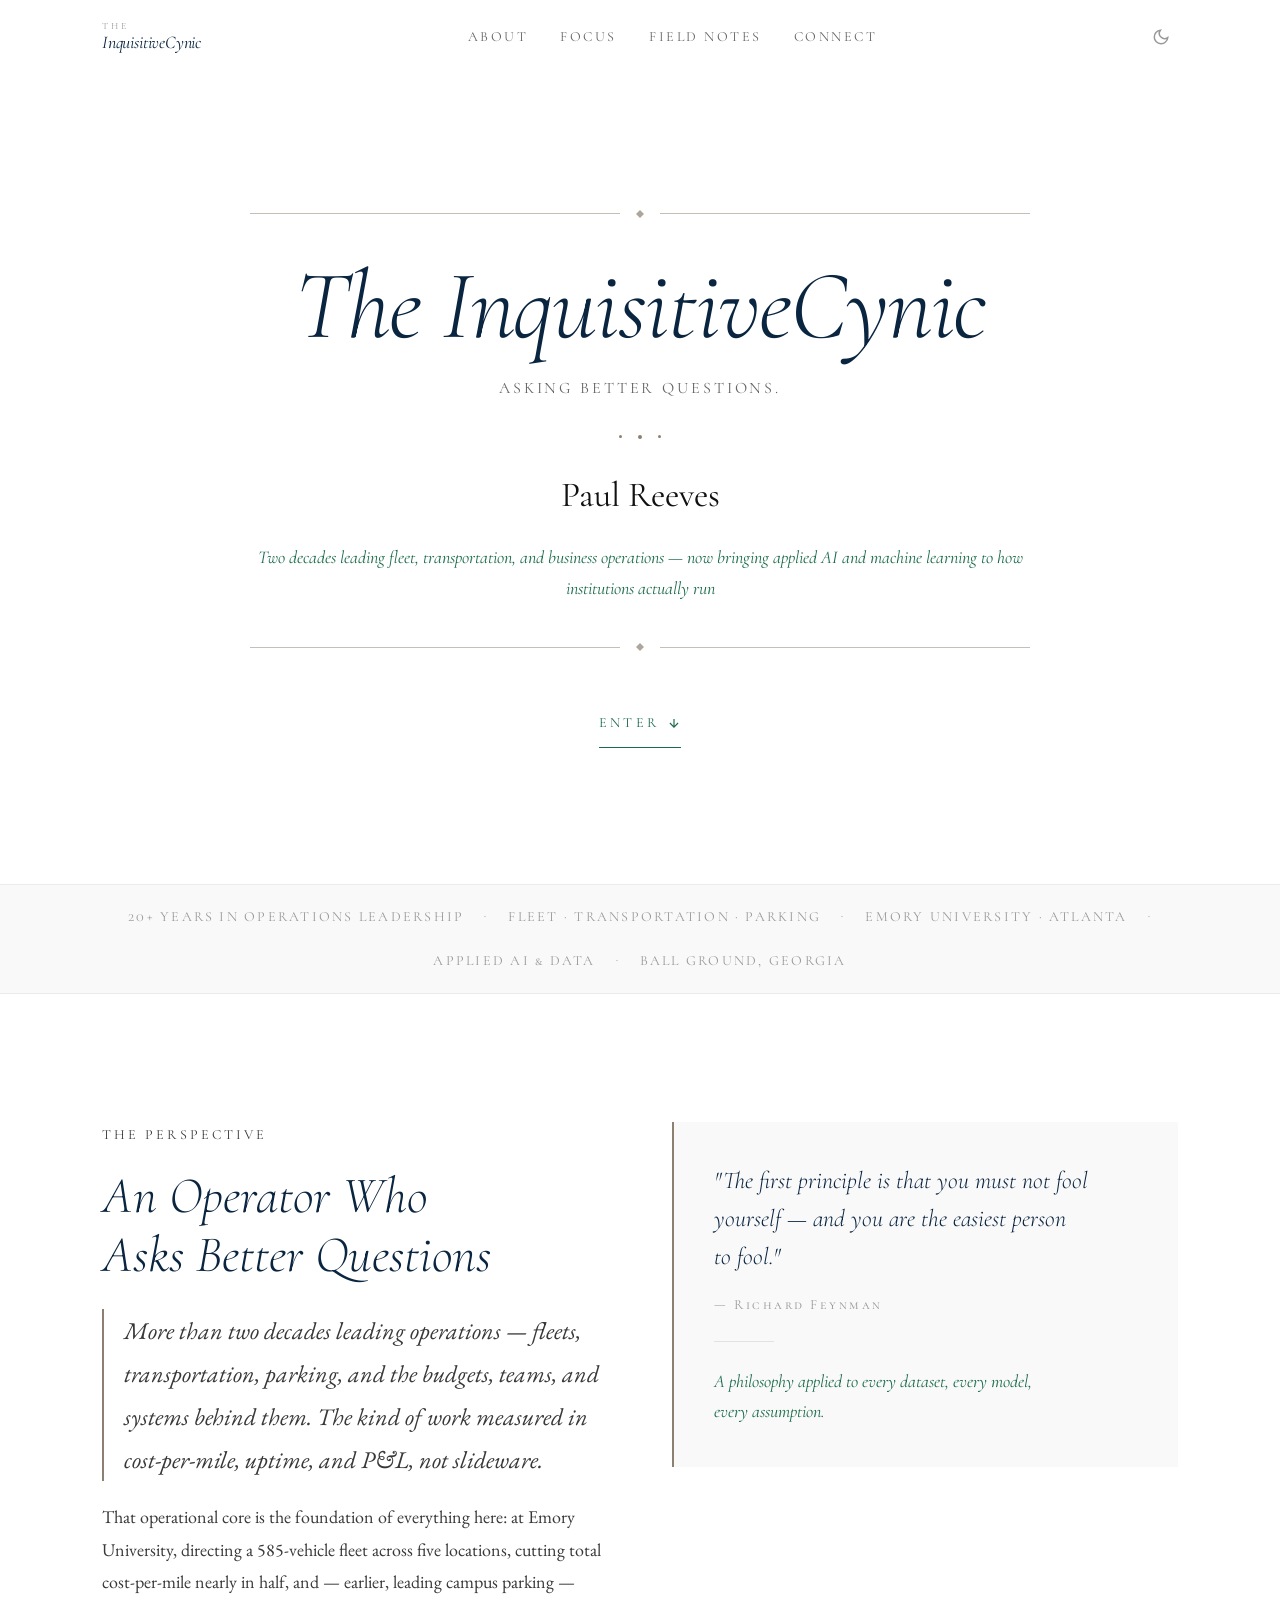
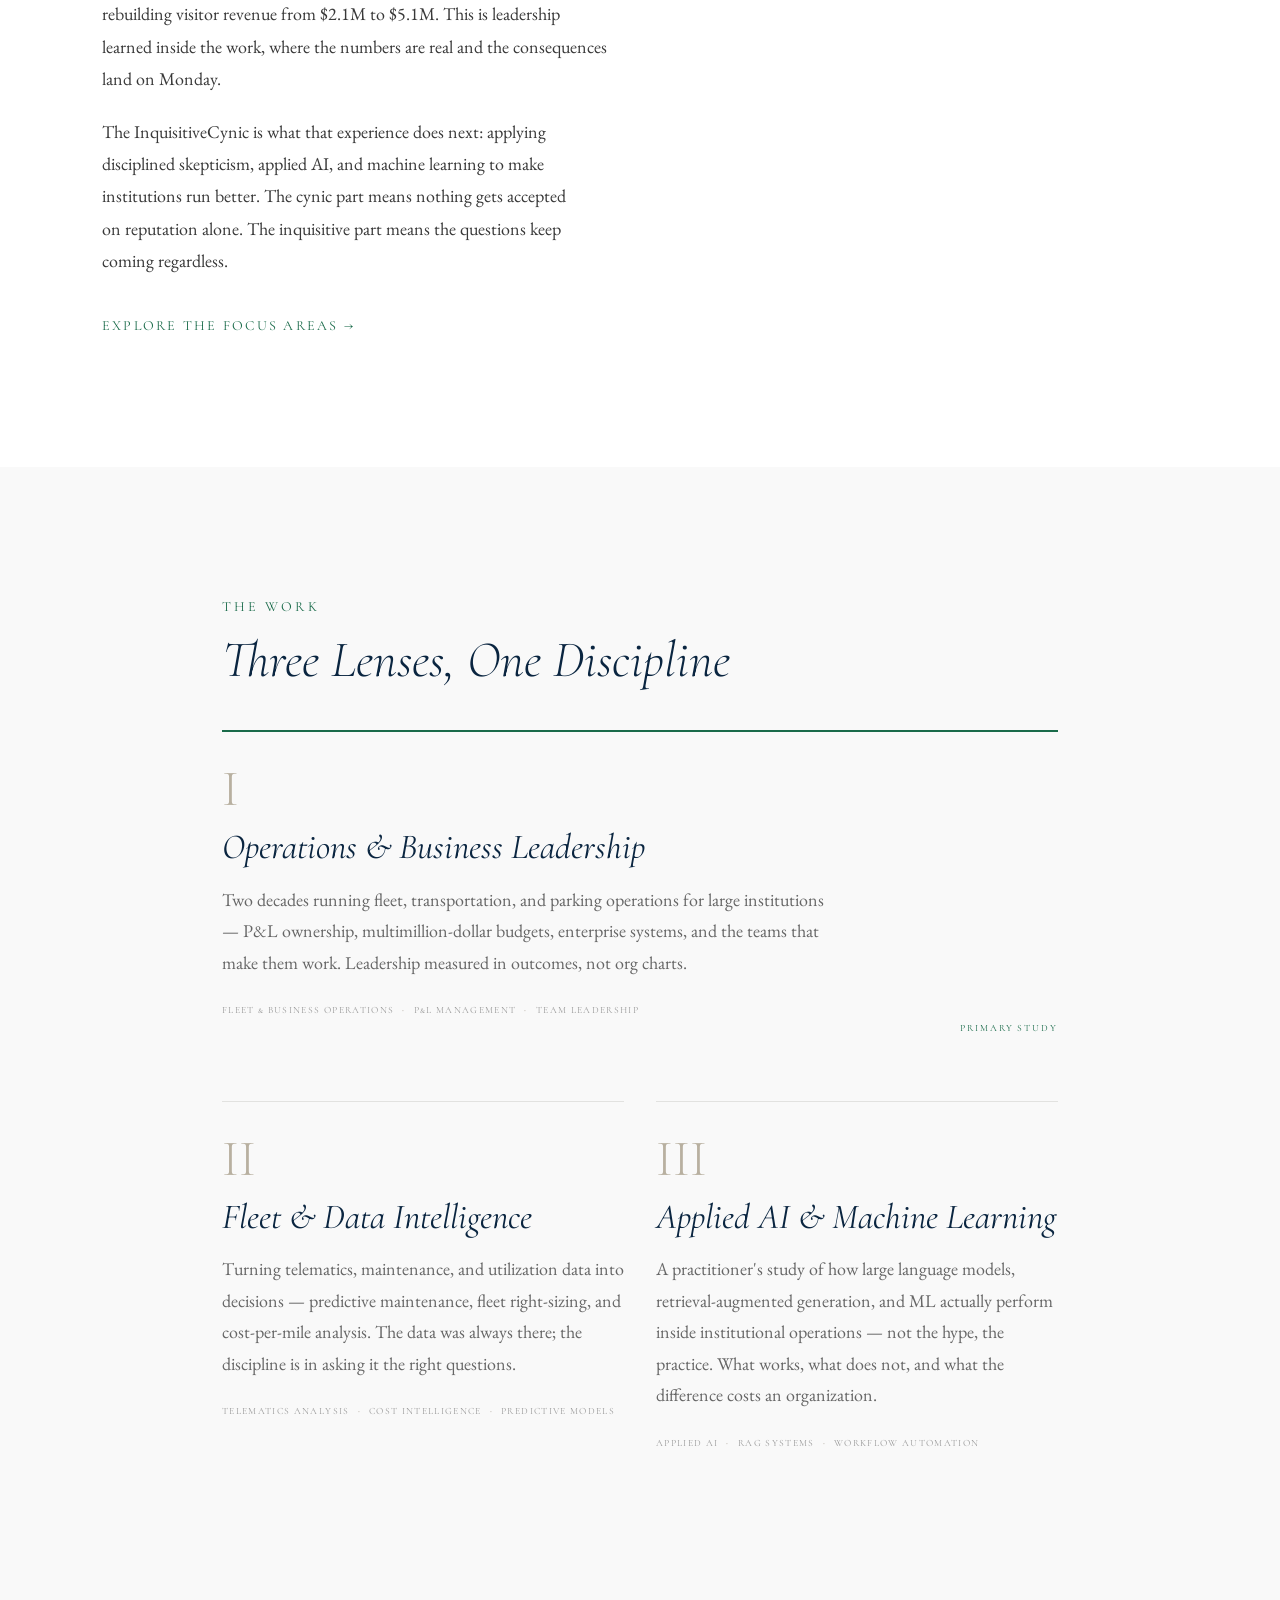
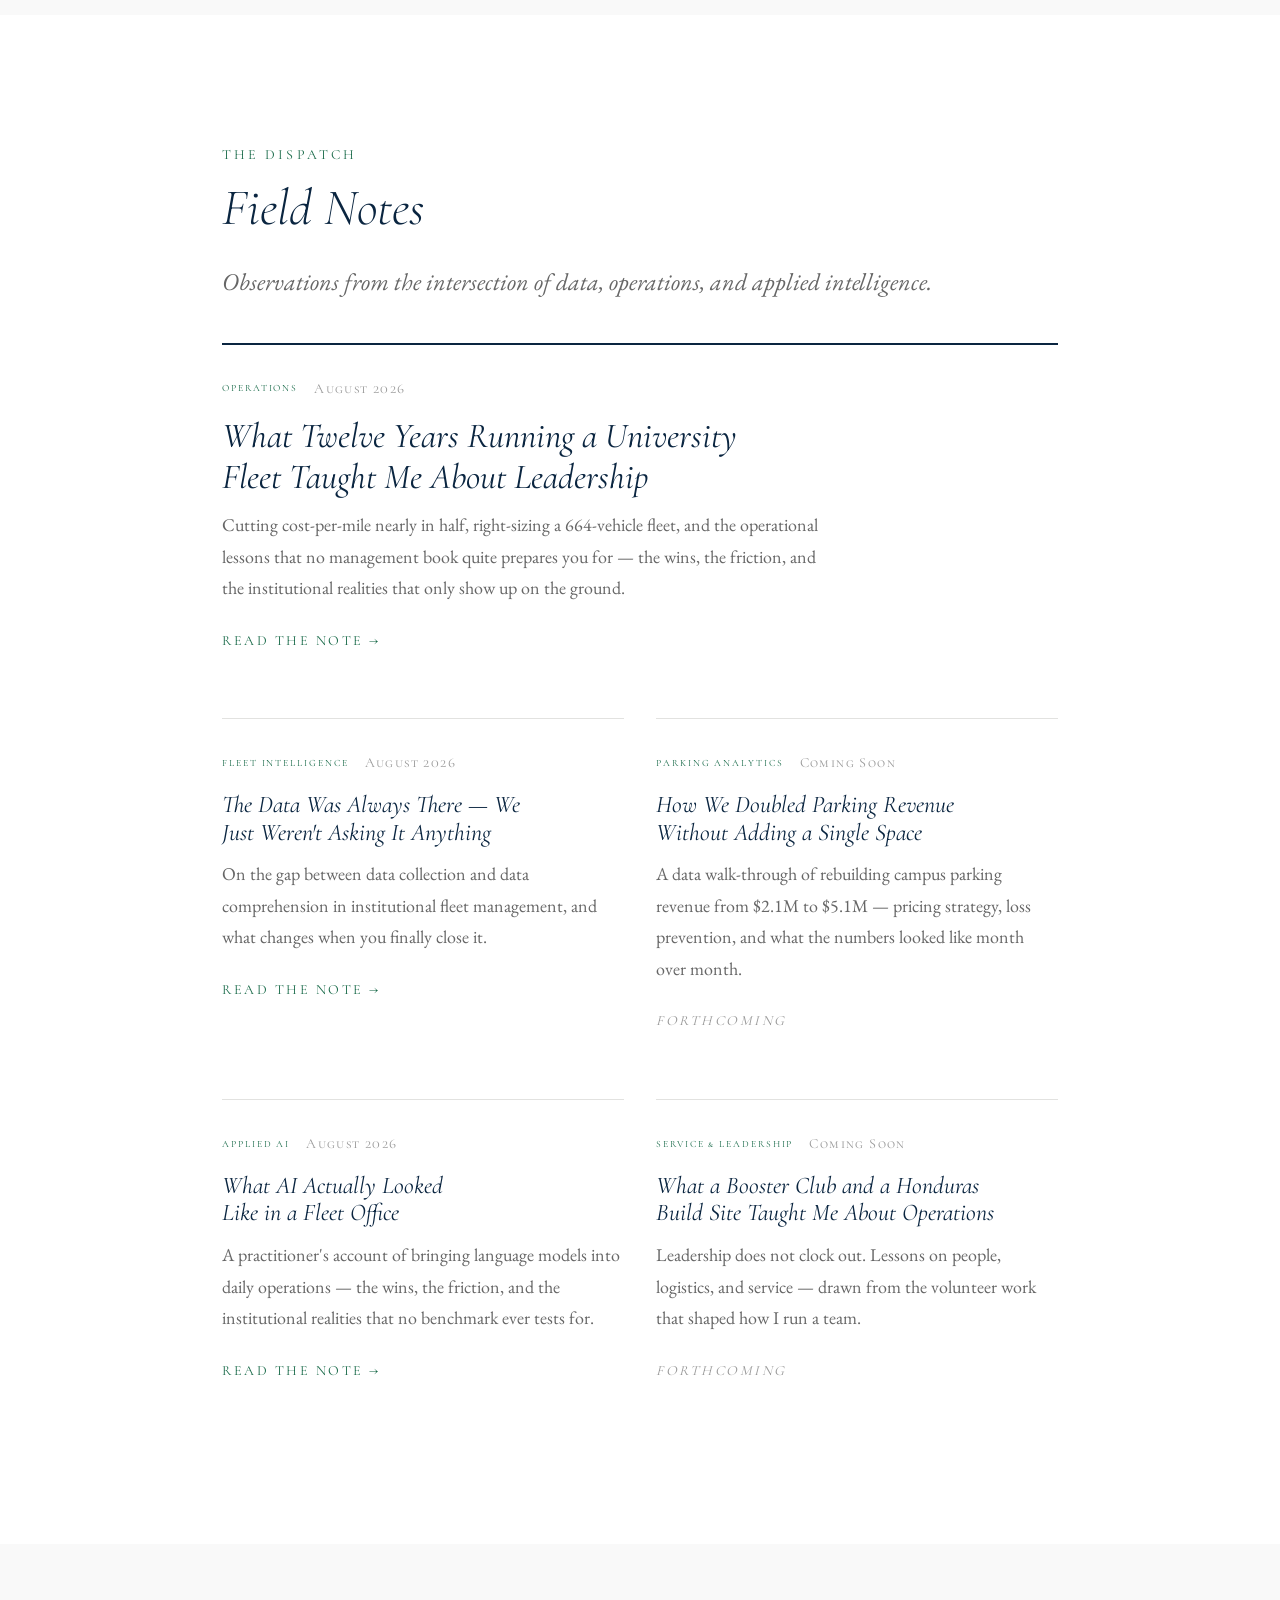
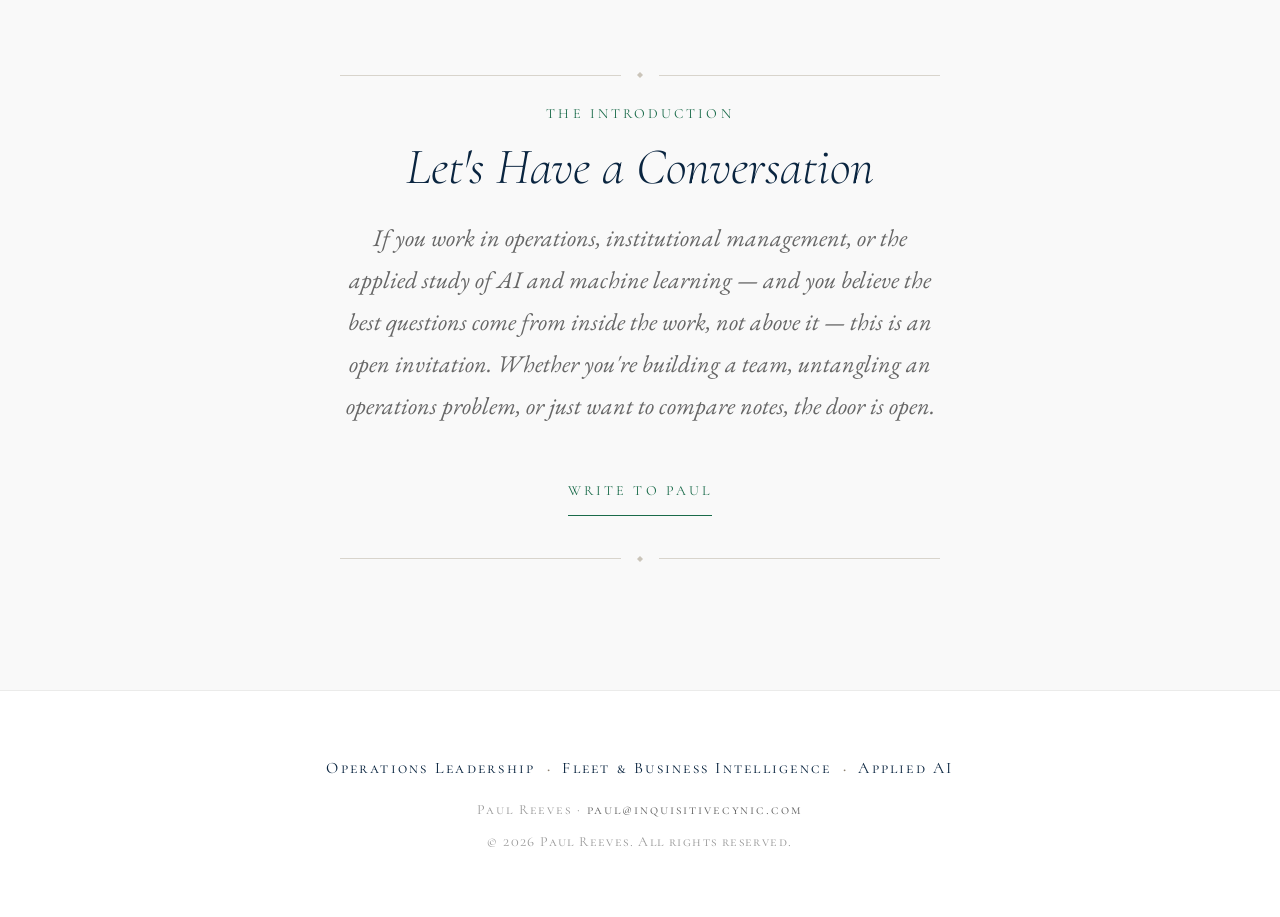
==== commit fd8c6afd: "Add files via upload Rebalance site; add Field Notes articles," ====
--- a/index.html
+++ b/index.html
@@ -4,7 +4,7 @@
   <meta charset="UTF-8" />
   <meta name="viewport" content="width=device-width, initial-scale=1.0" />
   <title>The InquisitiveCynic — Paul Reeves</title>
-  <meta name="description" content="AI research, Machine Learning, and the real-world context of parking, transportation, and fleet operations. A personal brand by Paul Reeves." />
+  <meta name="description" content="Paul Reeves — operations and business leader at Emory University in fleet, transportation, and parking, with a data-driven, AI-literate edge. Two decades of running institutional operations." />
   <meta property="og:title" content="The InquisitiveCynic — Paul Reeves" />
   <meta property="og:description" content="Where professional skepticism meets applied intelligence." />
   <meta property="og:url" content="https://inquisitivecynic.com" />
@@ -71,7 +71,7 @@
         </p>
 
         <p class="inv-context">
-          Applying real-world experience in parking, transportation, and fleet operations to the study of AI and machine learning
+          Two decades leading fleet, transportation, and business operations — now bringing applied AI and machine learning to how institutions actually run
         </p>
 
         <!-- Decorative rule bottom -->
@@ -92,15 +92,15 @@
     <!-- ===== CREDENTIAL BAND ===== -->
     <div class="credential-band" aria-label="Credentials">
       <div class="credential-band-inner">
-        <span>A Top-Ranked Private University, Southeast USA</span>
+        <span>20+ Years in Operations Leadership</span>
+        <span class="cred-sep" aria-hidden="true">◆</span>
+        <span>Fleet · Transportation · Parking</span>
+        <span class="cred-sep" aria-hidden="true">◆</span>
+        <span>Emory University · Atlanta</span>
+        <span class="cred-sep" aria-hidden="true">◆</span>
+        <span>Applied AI &amp; Data</span>
         <span class="cred-sep" aria-hidden="true">◆</span>
         <span>Ball Ground, Georgia</span>
-        <span class="cred-sep" aria-hidden="true">◆</span>
-        <span>Fleet &amp; Business Operations</span>
-        <span class="cred-sep" aria-hidden="true">◆</span>
-        <span>Applied AI Research</span>
-        <span class="cred-sep" aria-hidden="true">◆</span>
-        <span>inquisitivecynic.com</span>
       </div>
     </div>
 
@@ -110,20 +110,22 @@
 
         <div class="about-text">
           <p class="section-eyebrow">The Perspective</p>
-          <h2 id="about-heading">Where Skepticism Meets Applied Intelligence</h2>
+          <h2 id="about-heading">An Operator Who Asks Better Questions</h2>
           <p class="about-lead">
-            Twenty years of moving fleets, managing operations, and asking the questions nobody thought to ask. 
-            That is the foundation. What is being built on top of it is something different.
+            More than two decades leading operations — fleets, transportation, parking, and the budgets,
+            teams, and systems behind them. The kind of work measured in cost-per-mile, uptime, and P&amp;L,
+            not slideware.
           </p>
           <p>
-            The InquisitiveCynic is not a brand built on certainty. It is built on the discipline of learning 
-            in public — studying how artificial intelligence and machine learning actually function in the 
-            messy, real-world context of institutional operations: transportation, parking, fleet management, 
-            and the human systems that hold them together.
+            That operational core is the foundation of everything here: at Emory University, directing a
+            585-vehicle fleet across five locations, cutting total cost-per-mile nearly in half, and — earlier,
+            leading campus parking — rebuilding visitor revenue from $2.1M to $5.1M. This is leadership learned
+            inside the work, where the numbers are real and the consequences land on Monday.
           </p>
           <p>
-            The cynic part means nothing gets accepted on reputation alone. The inquisitive part means 
-            the questions keep coming regardless.
+            The InquisitiveCynic is what that experience does next: applying disciplined skepticism, applied AI,
+            and machine learning to make institutions run better. The cynic part means nothing gets accepted on
+            reputation alone. The inquisitive part means the questions keep coming regardless.
           </p>
           <a href="#focus" class="text-link">Explore the focus areas →</a>
         </div>
@@ -152,46 +154,46 @@
 
           <article class="focus-card focus-card--featured">
             <div class="focus-card-number" aria-hidden="true">I</div>
-            <h3>AI in Professional Research</h3>
+            <h3>Operations &amp; Business Leadership</h3>
             <p>
-              Learning to apply large language models, retrieval-augmented generation, and AI-assisted 
-              analysis to the real work of institutional operations. Not the hype — the practice. 
-              What actually works, what does not, and what the difference costs an organization.
+              Two decades running fleet, transportation, and parking operations for large institutions —
+              P&amp;L ownership, multimillion-dollar budgets, enterprise systems, and the teams that make
+              them work. Leadership measured in outcomes, not org charts.
             </p>
             <div class="focus-card-tags">
-              <span>Prompt Engineering</span>
+              <span>Fleet &amp; Business Operations</span>
+              <span>P&amp;L Management</span>
+              <span>Team Leadership</span>
+            </div>
+          </article>
+
+          <article class="focus-card">
+            <div class="focus-card-number" aria-hidden="true">II</div>
+            <h3>Fleet &amp; Data Intelligence</h3>
+            <p>
+              Turning telematics, maintenance, and utilization data into decisions — predictive
+              maintenance, fleet right-sizing, and cost-per-mile analysis. The data was always there;
+              the discipline is in asking it the right questions.
+            </p>
+            <div class="focus-card-tags">
+              <span>Telematics Analysis</span>
+              <span>Cost Intelligence</span>
+              <span>Predictive Models</span>
+            </div>
+          </article>
+
+          <article class="focus-card">
+            <div class="focus-card-number" aria-hidden="true">III</div>
+            <h3>Applied AI &amp; Machine Learning</h3>
+            <p>
+              A practitioner's study of how large language models, retrieval-augmented generation, and ML
+              actually perform inside institutional operations — not the hype, the practice. What works,
+              what does not, and what the difference costs an organization.
+            </p>
+            <div class="focus-card-tags">
+              <span>Applied AI</span>
               <span>RAG Systems</span>
               <span>Workflow Automation</span>
-            </div>
-          </article>
-
-          <article class="focus-card">
-            <div class="focus-card-number" aria-hidden="true">II</div>
-            <h3>Machine Learning Study</h3>
-            <p>
-              A practitioner's curriculum: predictive maintenance models, utilization forecasting, 
-              anomaly detection in fleet telematics. Building understanding from first principles 
-              rather than black-box acceptance.
-            </p>
-            <div class="focus-card-tags">
-              <span>Predictive Models</span>
-              <span>Telematics Analysis</span>
-              <span>Data Pipelines</span>
-            </div>
-          </article>
-
-          <article class="focus-card">
-            <div class="focus-card-number" aria-hidden="true">III</div>
-            <h3>How Fleets Actually Run</h3>
-            <p>
-              Two decades inside parking, transportation, and fleet management — not studying it 
-              from the outside, but doing the work. The frameworks, the hard lessons, and the 
-              operational context that keeps every model honest.
-            </p>
-            <div class="focus-card-tags">
-              <span>Fleet Analytics</span>
-              <span>Business Operations</span>
-              <span>Cost Intelligence</span>
             </div>
           </article>
 
@@ -208,41 +210,68 @@
 
         <div class="notes-grid">
 
-          <article class="note-card note-card--large">
-            <div class="note-meta">
-              <span class="note-category">AI Research</span>
+          <a class="note-card note-card--large" href="notes/university-fleet-leadership.html">
+            <div class="note-meta">
+              <span class="note-category">Operations</span>
+              <span class="note-date">August 2026</span>
+            </div>
+            <h3 class="note-title">What Twelve Years Running a University Fleet Taught Me About Leadership</h3>
+            <p class="note-excerpt">
+              Cutting cost-per-mile nearly in half, right-sizing a 664-vehicle fleet, and the operational
+              lessons that no management book quite prepares you for — the wins, the friction, and the
+              institutional realities that only show up on the ground.
+            </p>
+            <span class="note-cta-hint">Read the note →</span>
+          </a>
+
+          <a class="note-card" href="notes/data-was-always-there.html">
+            <div class="note-meta">
+              <span class="note-category">Fleet Intelligence</span>
+              <span class="note-date">August 2026</span>
+            </div>
+            <h3 class="note-title">The Data Was Always There — We Just Weren't Asking It Anything</h3>
+            <p class="note-excerpt">
+              On the gap between data collection and data comprehension in institutional fleet management,
+              and what changes when you finally close it.
+            </p>
+            <span class="note-cta-hint">Read the note →</span>
+          </a>
+
+          <article class="note-card">
+            <div class="note-meta">
+              <span class="note-category">Parking Analytics</span>
               <span class="note-date">Coming Soon</span>
             </div>
-            <h3 class="note-title">What AI Actually Looked Like in a University Fleet Office</h3>
-            <p class="note-excerpt">
-              A practitioner's account of integrating language models into daily fleet operations — 
-              the wins, the friction, and the institutional realities that no benchmark ever tests for.
+            <h3 class="note-title">How We Doubled Parking Revenue Without Adding a Single Space</h3>
+            <p class="note-excerpt">
+              A data walk-through of rebuilding campus parking revenue from $2.1M to $5.1M — pricing strategy,
+              loss prevention, and what the numbers looked like month over month.
             </p>
             <span class="note-cta-hint">Forthcoming</span>
           </article>
 
+          <a class="note-card" href="notes/ai-in-the-fleet-office.html">
+            <div class="note-meta">
+              <span class="note-category">Applied AI</span>
+              <span class="note-date">August 2026</span>
+            </div>
+            <h3 class="note-title">What AI Actually Looked Like in a Fleet Office</h3>
+            <p class="note-excerpt">
+              A practitioner's account of bringing language models into daily operations — the wins, the
+              friction, and the institutional realities that no benchmark ever tests for.
+            </p>
+            <span class="note-cta-hint">Read the note →</span>
+          </a>
+
           <article class="note-card">
             <div class="note-meta">
-              <span class="note-category">Machine Learning</span>
+              <span class="note-category">Service &amp; Leadership</span>
               <span class="note-date">Coming Soon</span>
             </div>
-            <h3 class="note-title">Teaching Myself ML Without Losing My Day Job</h3>
-            <p class="note-excerpt">
-              The curriculum, the stumbles, and the surprisingly relevant parallels between 
-              predictive models and decades of operational intuition.
-            </p>
-            <span class="note-cta-hint">Forthcoming</span>
-          </article>
-
-          <article class="note-card">
-            <div class="note-meta">
-              <span class="note-category">Fleet Intelligence</span>
-              <span class="note-date">Coming Soon</span>
-            </div>
-            <h3 class="note-title">The Data Was Always There — We Just Weren't Asking It Anything</h3>
-            <p class="note-excerpt">
-              On the gap between data collection and data comprehension in institutional fleet management, 
-              and what changes when you close it.
+            <h3 class="note-title">What a Booster Club and a Honduras Build Site Taught Me About Operations</h3>
+            <p class="note-excerpt">
+              Leadership does not clock out. Lessons on people, logistics, and service — drawn from the
+              volunteer work that shaped how I run a team.
             </p>
             <span class="note-cta-hint">Forthcoming</span>
           </article>
@@ -267,7 +296,8 @@
           <p class="connect-body">
             If you work in operations, institutional management, or the applied study of AI and machine learning —
             and you believe the best questions come from inside the work, not above it —
-            this is an open invitation.
+            this is an open invitation. Whether you're building a team, untangling an operations problem,
+            or just want to compare notes, the door is open.
           </p>
 
           <div class="connect-actions">
@@ -292,11 +322,11 @@
   <footer class="site-footer" role="contentinfo">
     <div class="footer-inner">
       <div class="footer-pillars">
-        <span class="footer-pillar">Applied AI Research</span>
+        <span class="footer-pillar">Operations Leadership</span>
         <span class="footer-pillar-sep" aria-hidden="true">·</span>
-        <span class="footer-pillar">Machine Learning</span>
+        <span class="footer-pillar">Fleet &amp; Business Intelligence</span>
         <span class="footer-pillar-sep" aria-hidden="true">·</span>
-        <span class="footer-pillar">Professional Intelligence</span>
+        <span class="footer-pillar">Applied AI</span>
       </div>
       <p class="footer-sub">Paul Reeves · <a href="mailto:paul@inquisitivecynic.com">paul@inquisitivecynic.com</a></p>
       <p class="footer-copy">© 2026 Paul Reeves. All rights reserved.</p>
--- a/css/style.css
+++ b/css/style.css
@@ -887,3 +887,9 @@
     transition-duration: 0.01ms !important;
   }
 }
+
+/* ─── Field Notes: clickable article cards ─── */
+a.note-card { text-decoration: none; color: inherit; display: block; }
+a.note-card .note-title { transition: color var(--transition); }
+a.note-card:hover .note-title { color: var(--color-green); }
+a.note-card .note-cta-hint { color: var(--color-green); font-style: normal; }
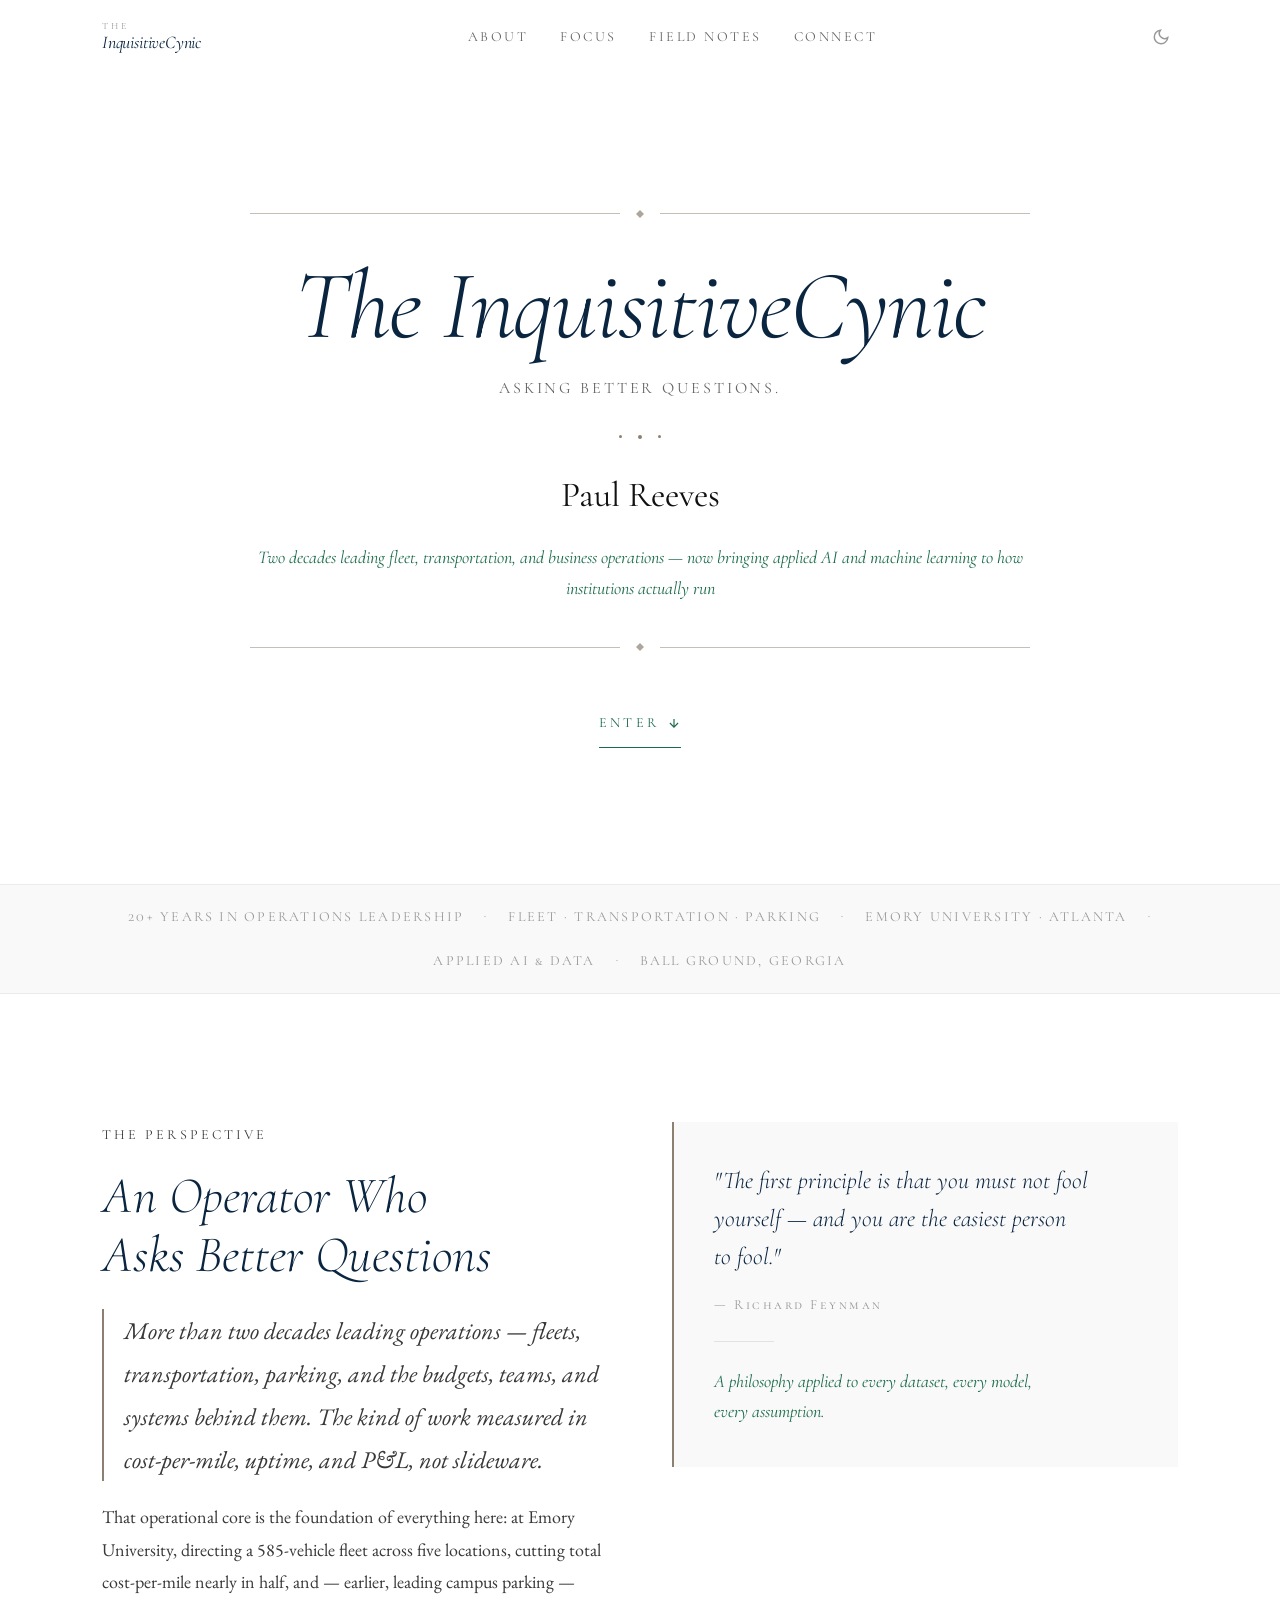
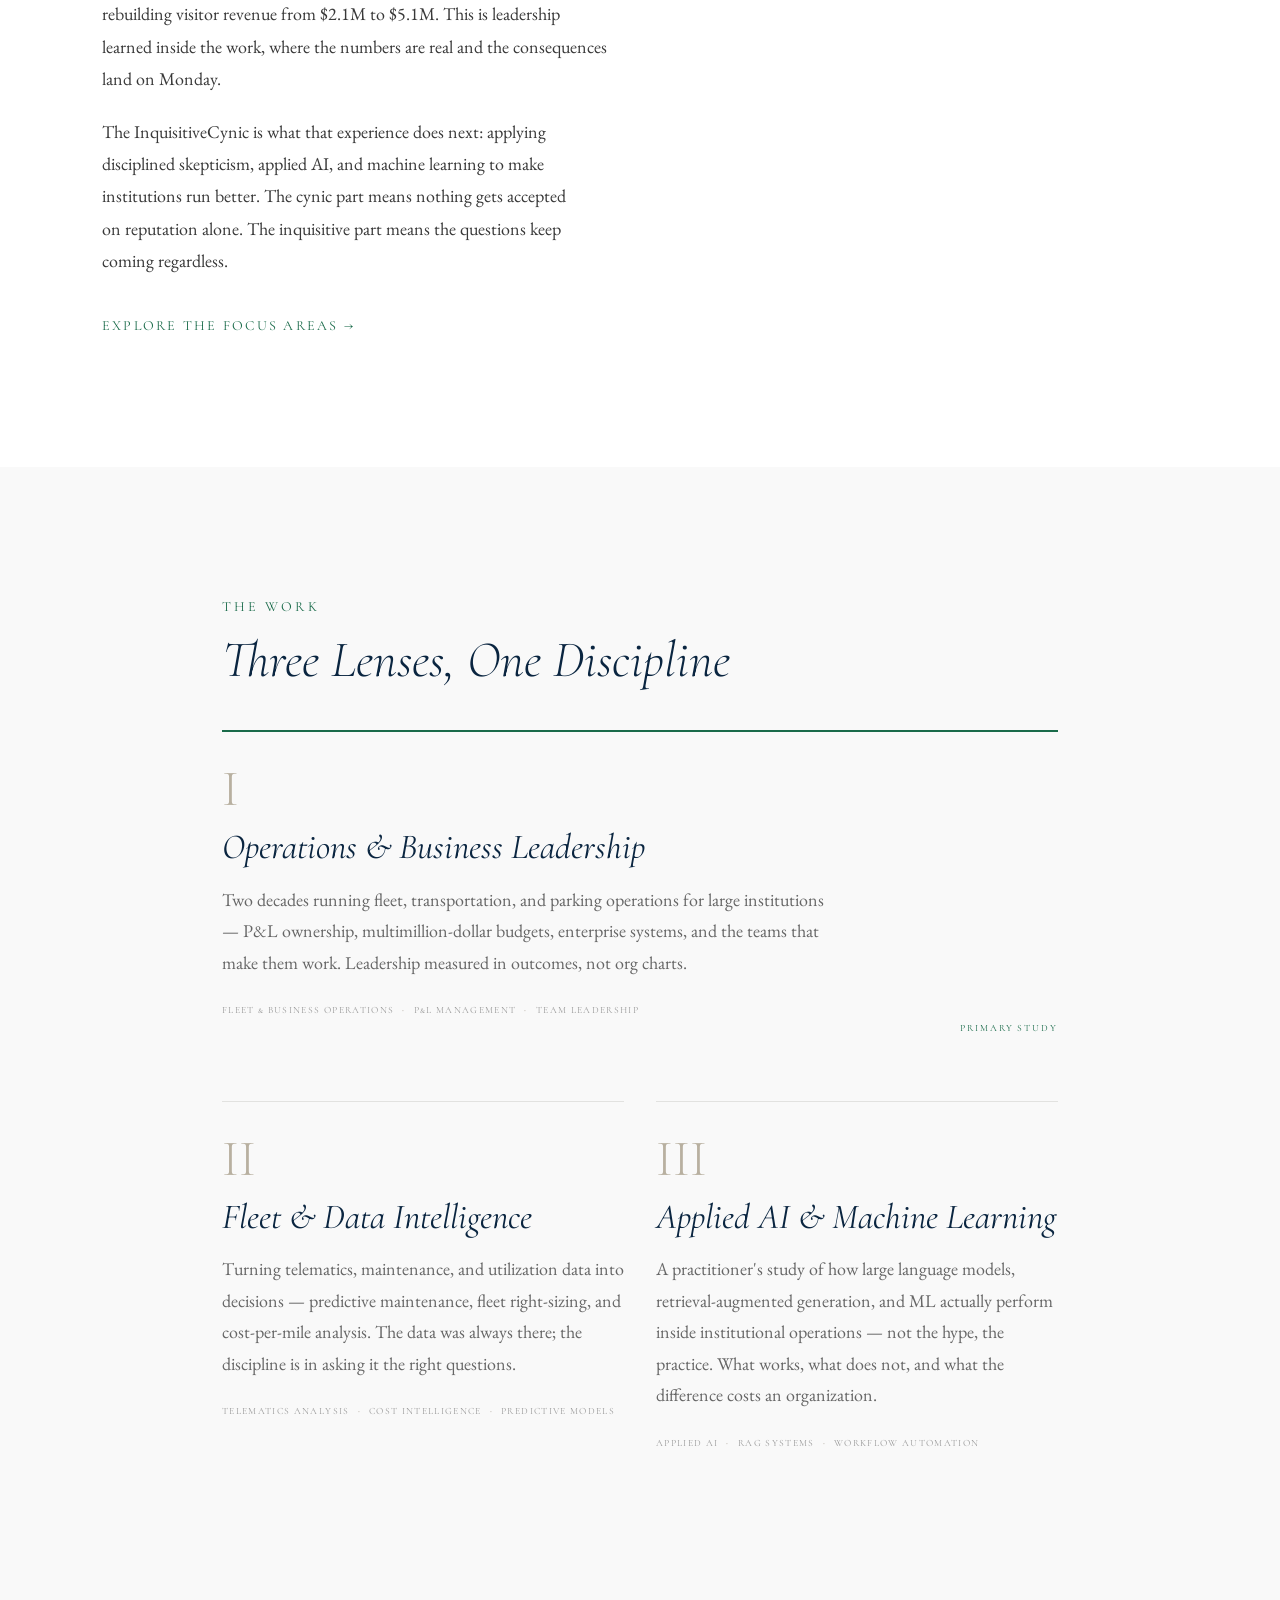
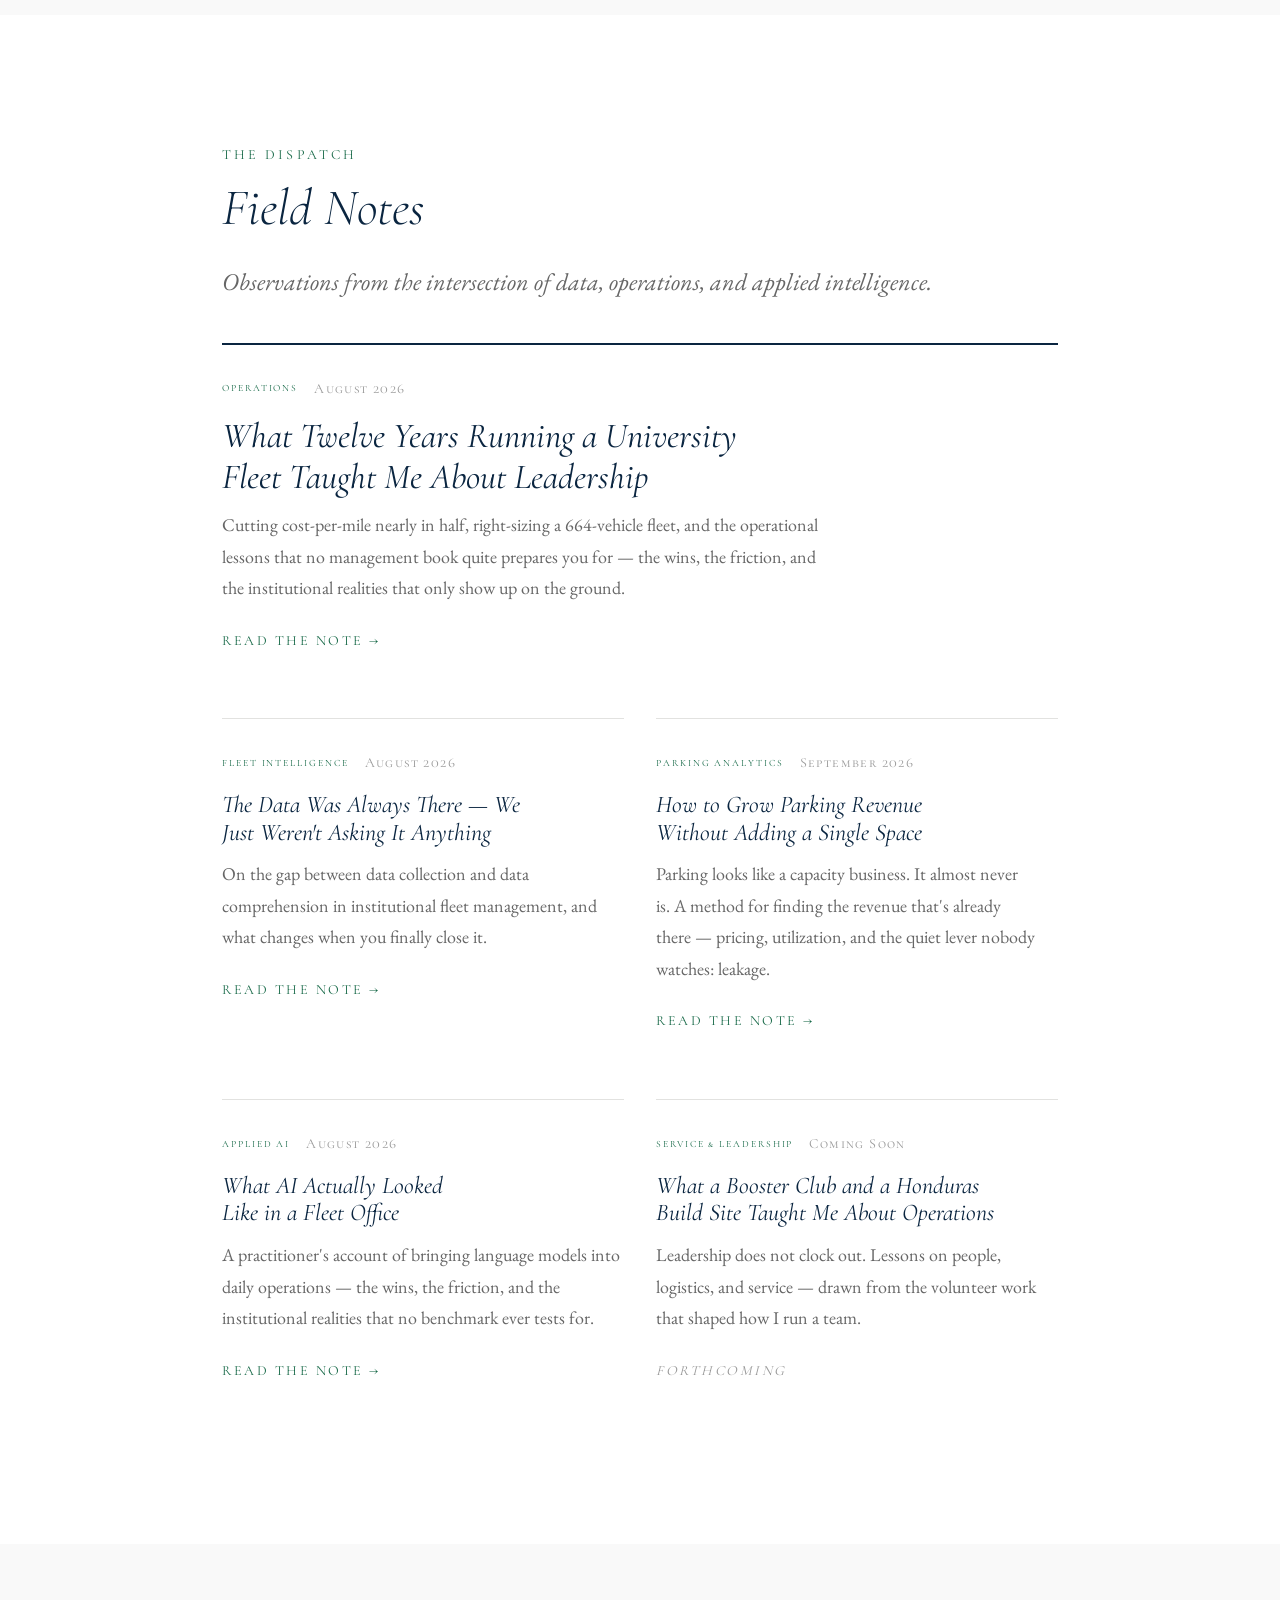
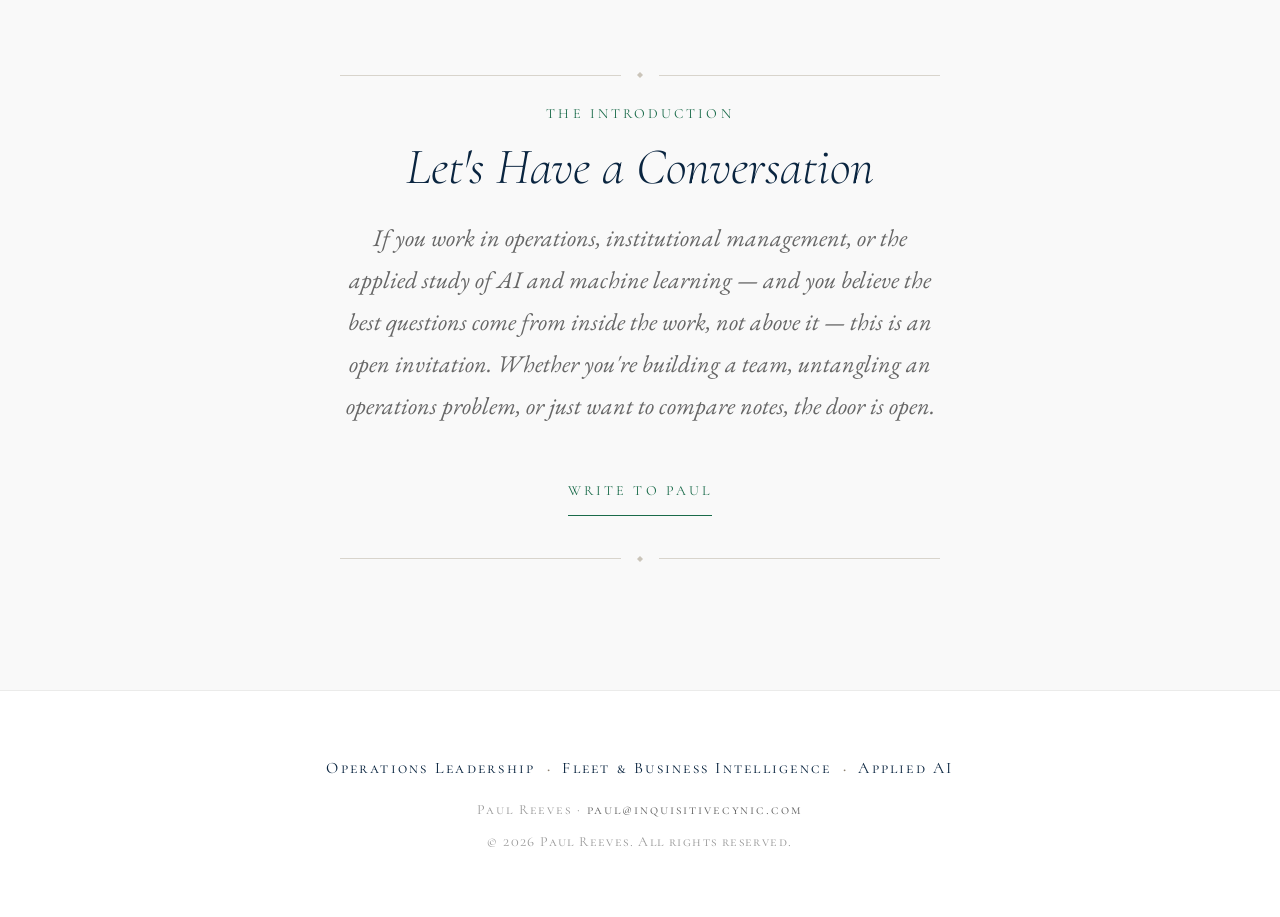
==== commit e400ebc5: "Add files via upload update home page" ====
--- a/index.html
+++ b/index.html
@@ -237,18 +237,18 @@
             <span class="note-cta-hint">Read the note →</span>
           </a>
 
-          <article class="note-card">
+          <a class="note-card" href="notes/parking-analytics.html">
             <div class="note-meta">
               <span class="note-category">Parking Analytics</span>
-              <span class="note-date">Coming Soon</span>
-            </div>
-            <h3 class="note-title">How We Doubled Parking Revenue Without Adding a Single Space</h3>
-            <p class="note-excerpt">
-              A data walk-through of rebuilding campus parking revenue from $2.1M to $5.1M — pricing strategy,
-              loss prevention, and what the numbers looked like month over month.
-            </p>
-            <span class="note-cta-hint">Forthcoming</span>
-          </article>
+              <span class="note-date">September 2026</span>
+            </div>
+            <h3 class="note-title">How to Grow Parking Revenue Without Adding a Single Space</h3>
+            <p class="note-excerpt">
+              Parking looks like a capacity business. It almost never is. A method for finding the revenue
+              that's already there — pricing, utilization, and the quiet lever nobody watches: leakage.
+            </p>
+            <span class="note-cta-hint">Read the note →</span>
+          </a>
 
           <a class="note-card" href="notes/ai-in-the-fleet-office.html">
             <div class="note-meta">
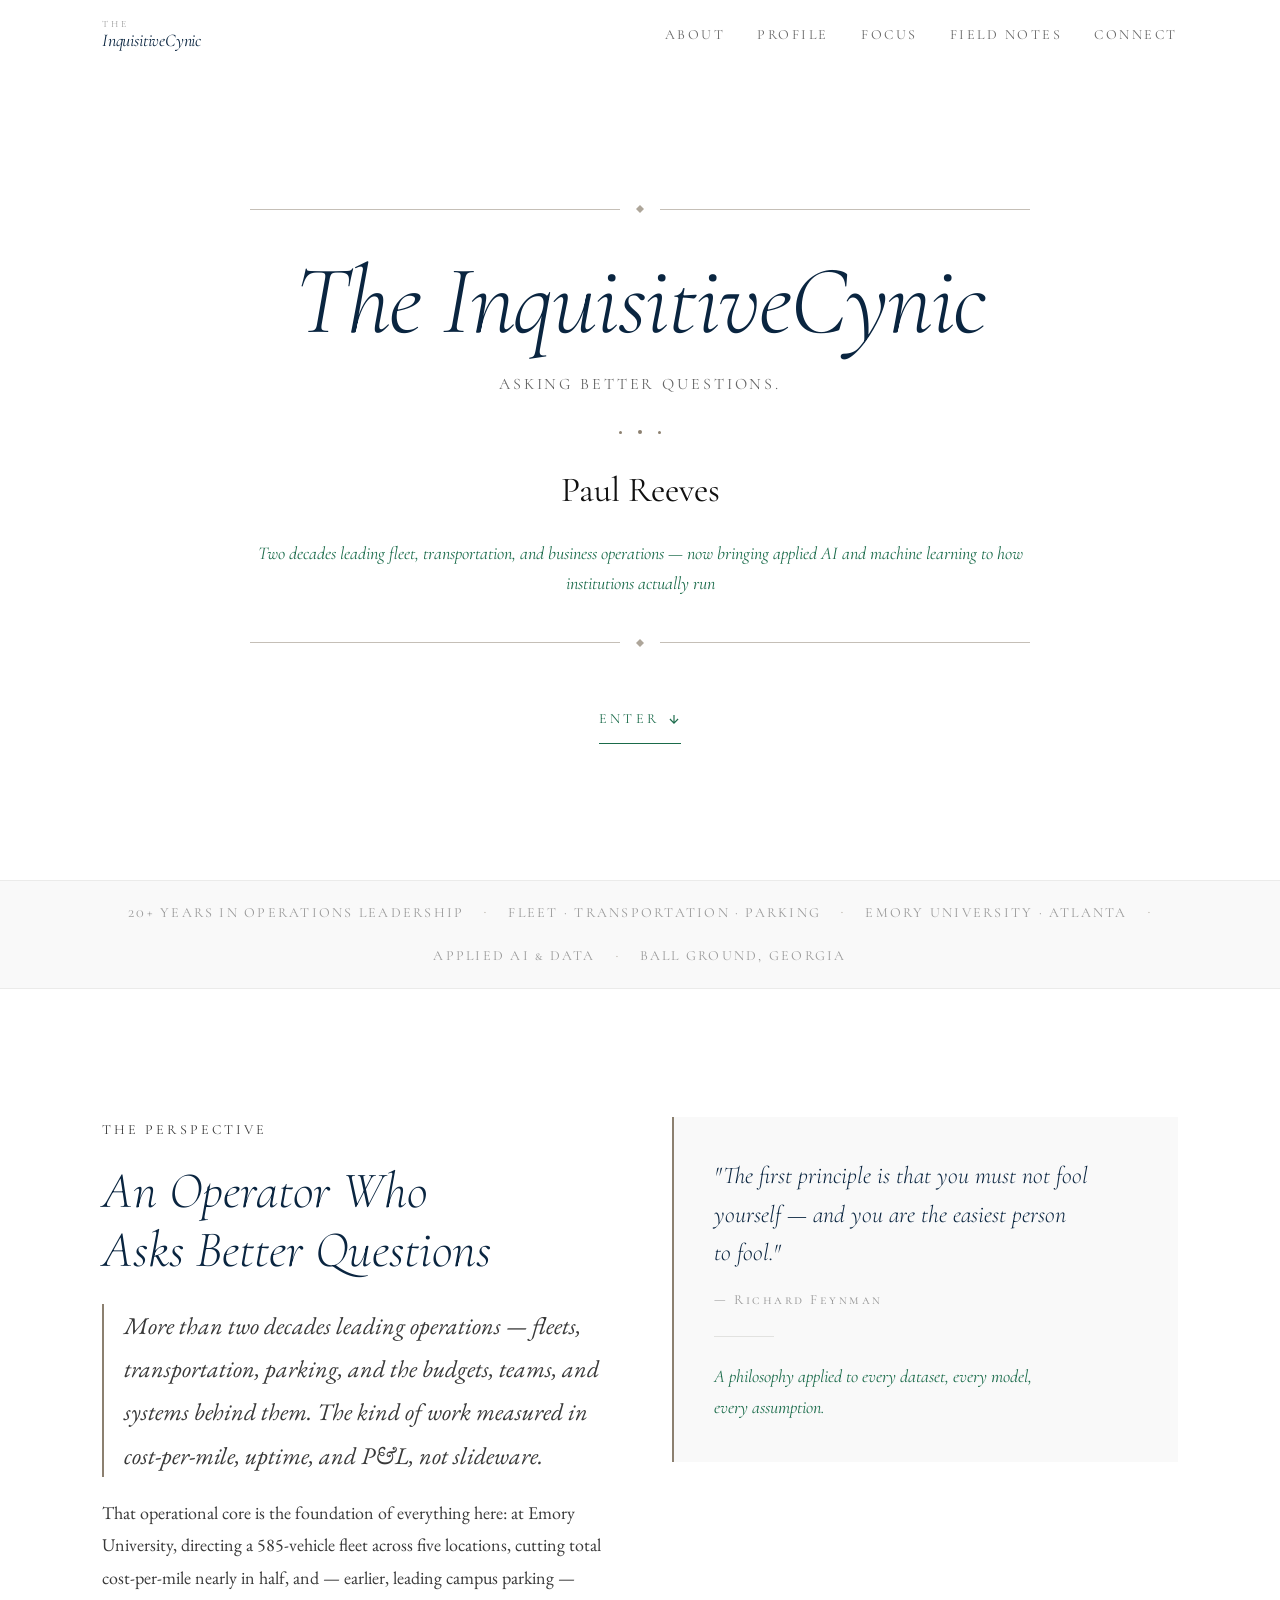
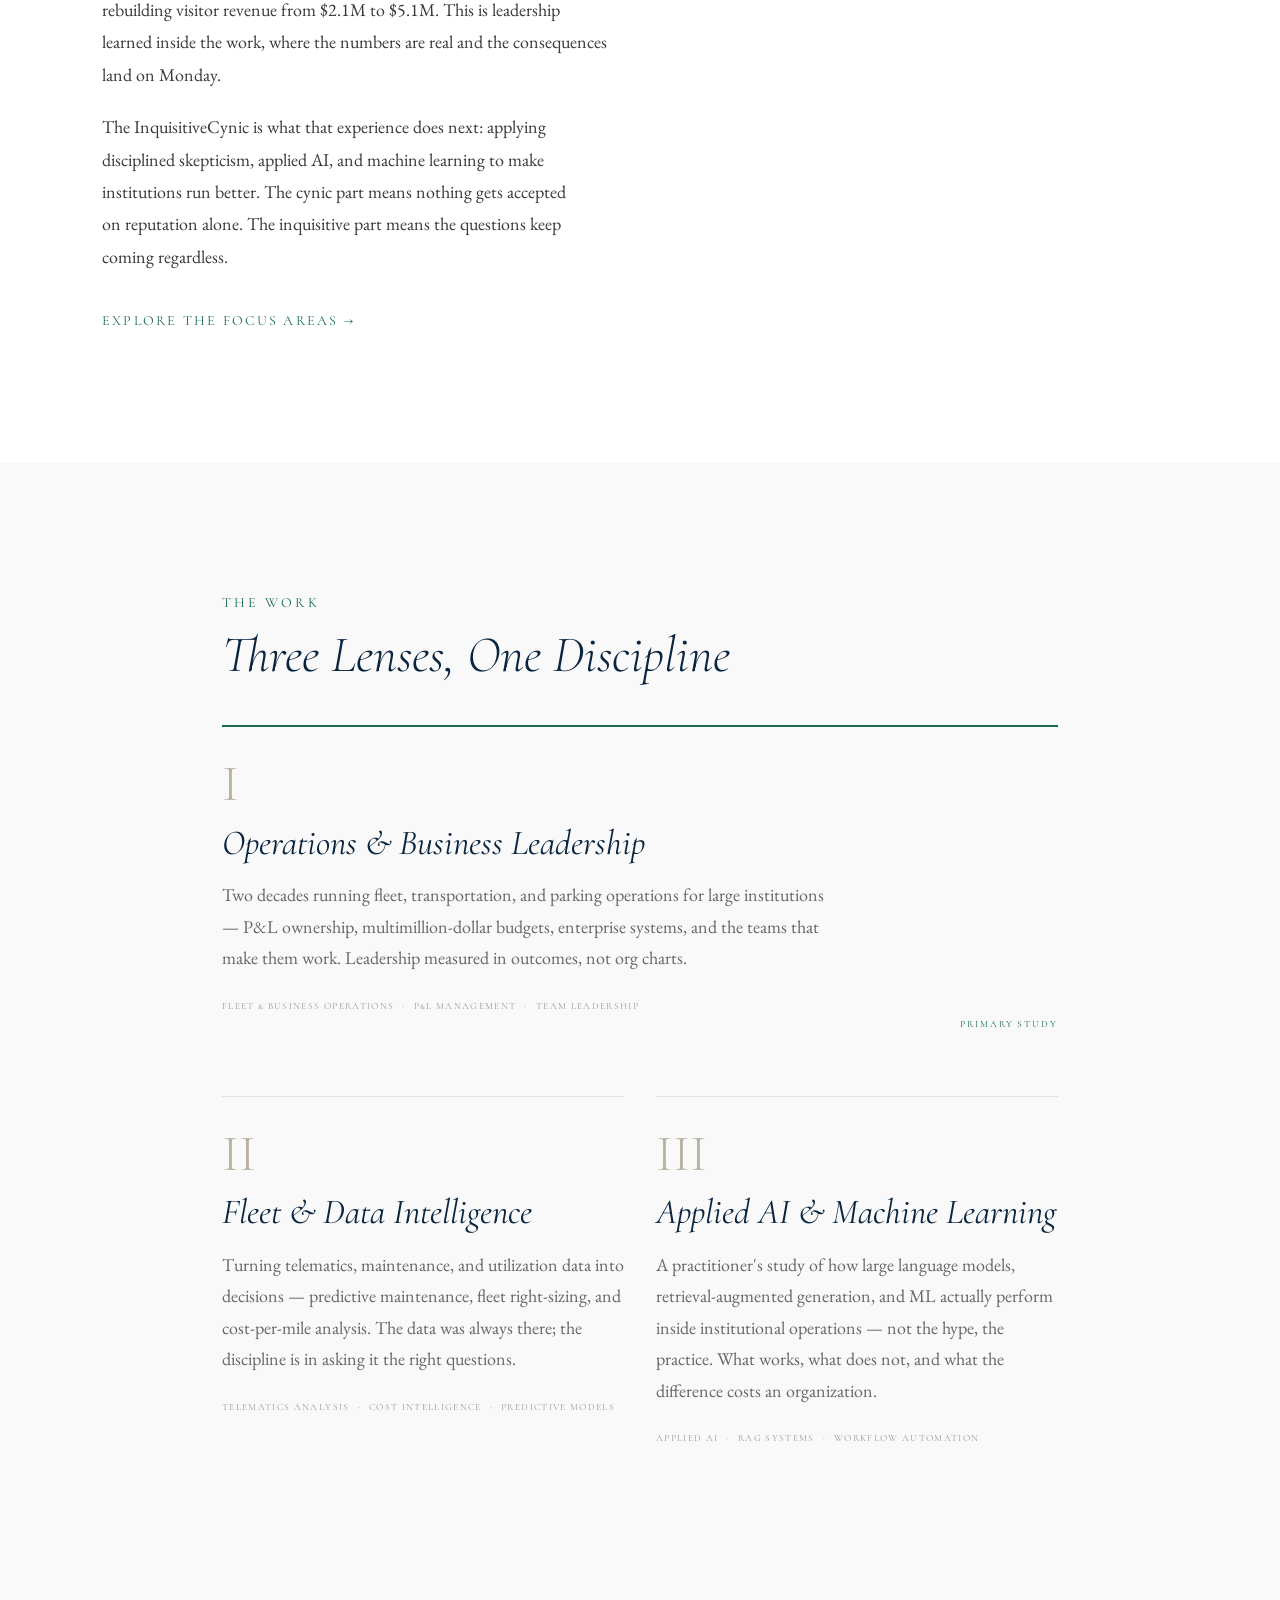
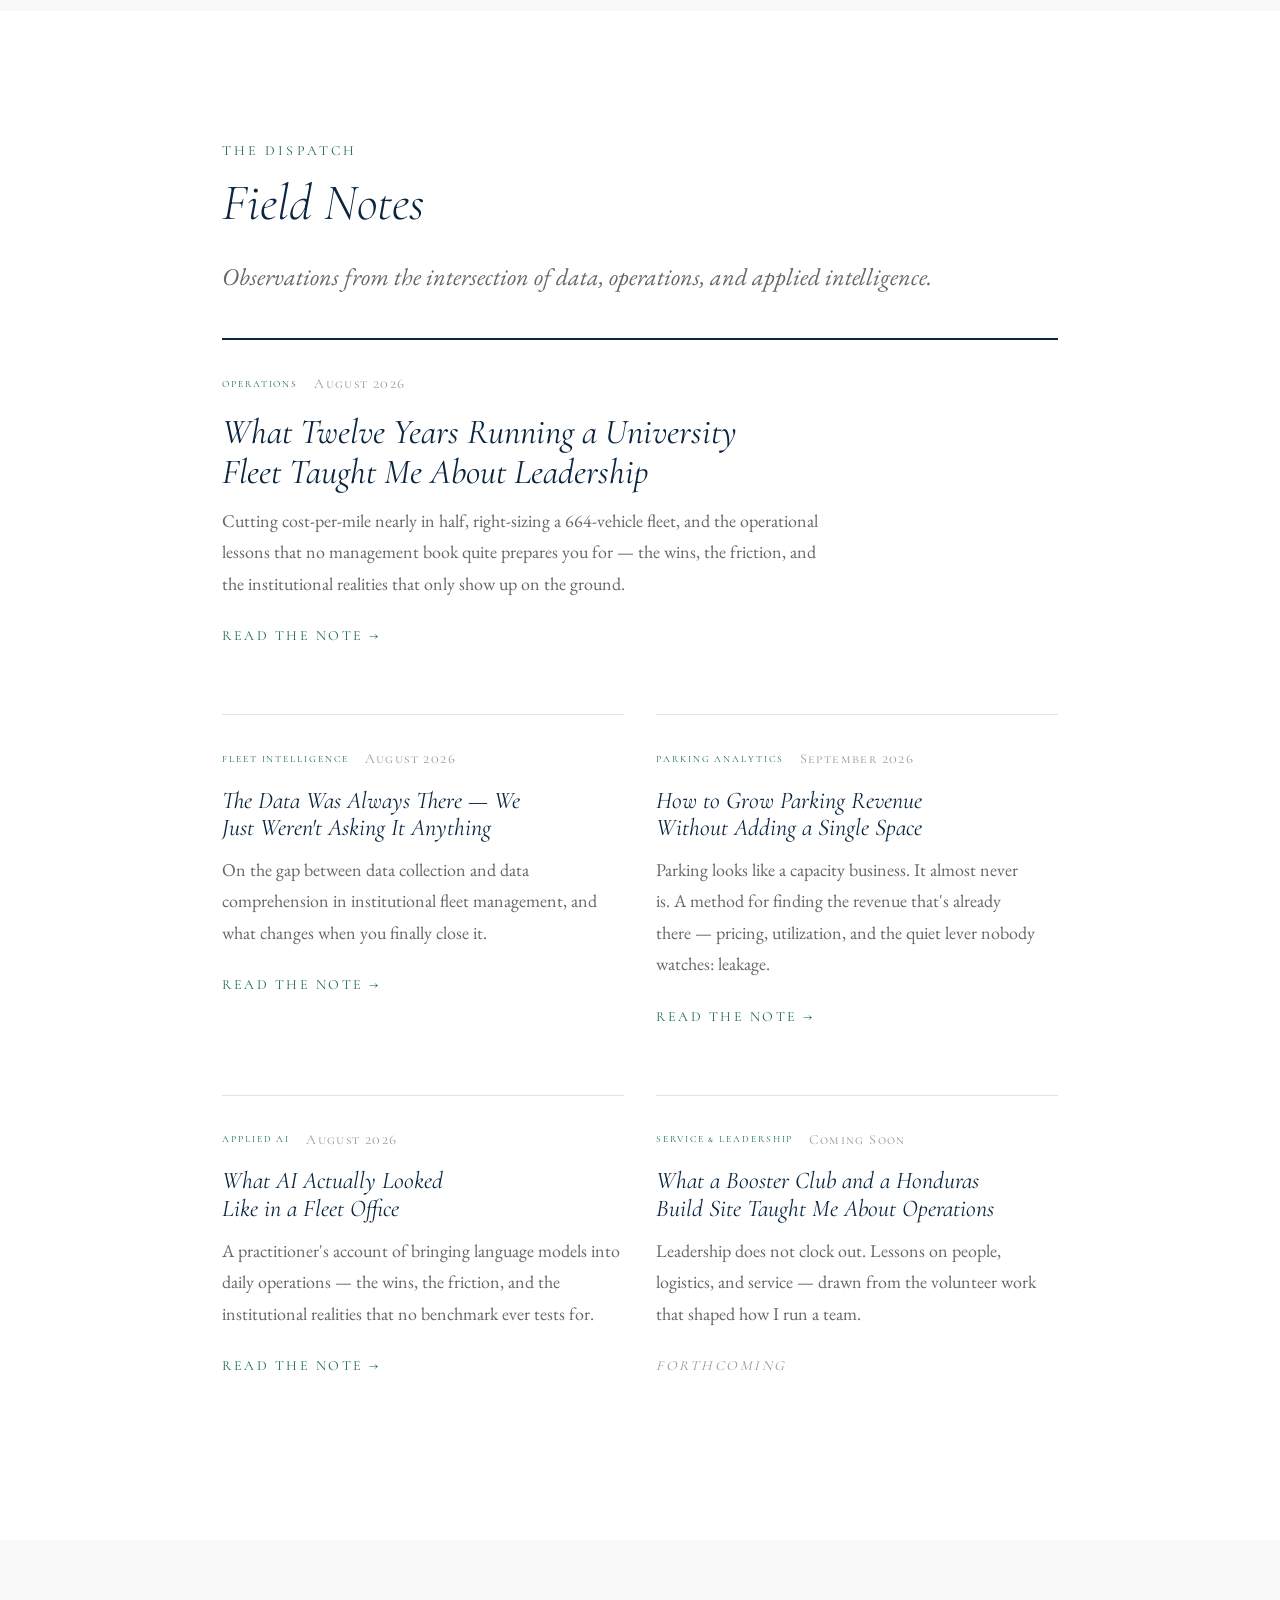
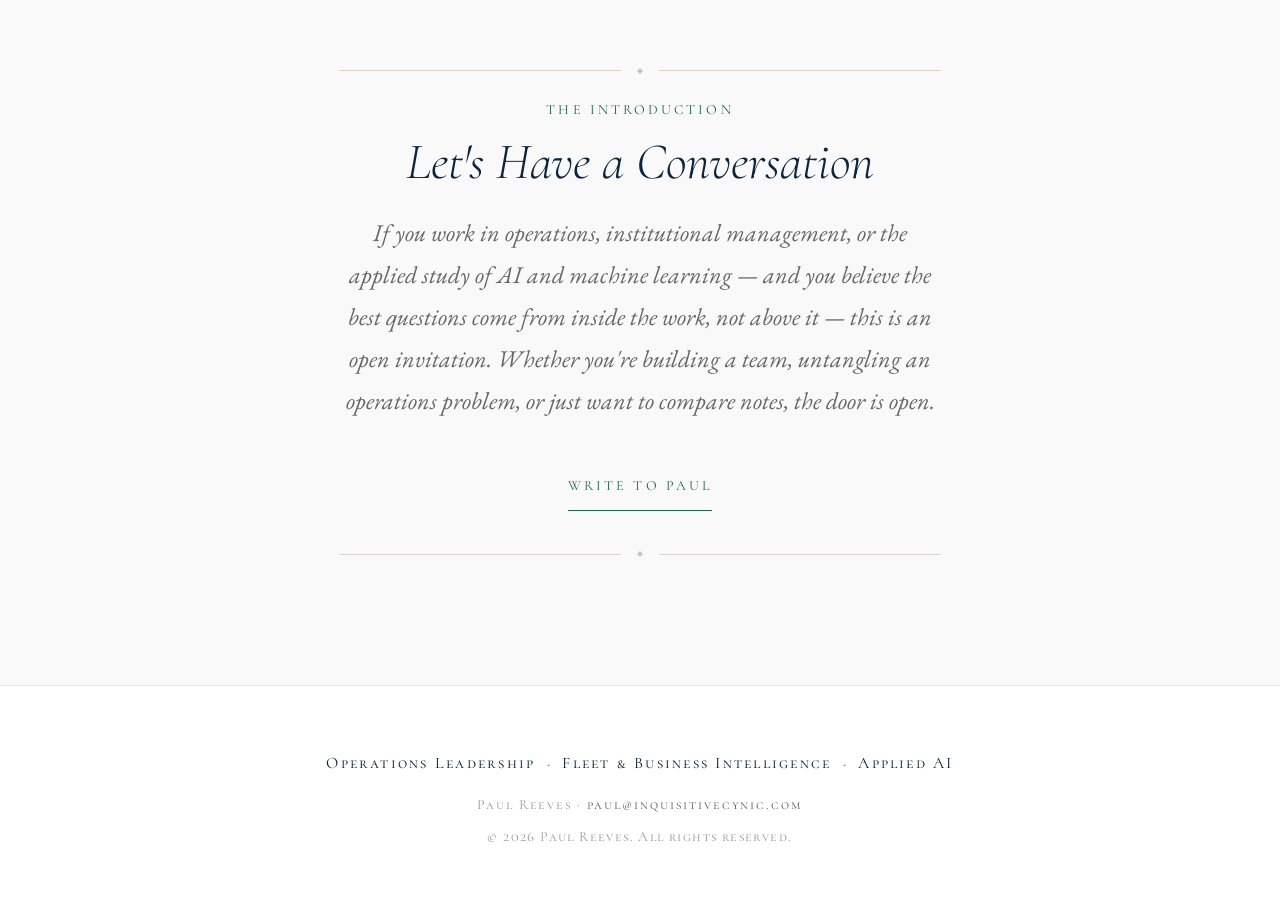
==== commit 06502146: "Add files via upload" ====
--- a/index.html
+++ b/index.html
@@ -31,6 +31,7 @@
       </a>
       <nav class="site-nav" role="navigation" aria-label="Main navigation">
         <a href="#about">About</a>
+        <a href="profile.html">Profile</a>
         <a href="#focus">Focus</a>
         <a href="#field-notes">Field Notes</a>
         <a href="#connect">Connect</a>
--- a/css/style.css
+++ b/css/style.css
@@ -893,3 +893,7 @@
 a.note-card .note-title { transition: color var(--transition); }
 a.note-card:hover .note-title { color: var(--color-green); }
 a.note-card .note-cta-hint { color: var(--color-green); font-style: normal; }
+
+/* ─── Dark mode removed — light theme only ─── */
+:root { color-scheme: light; }
+.theme-toggle { display: none !important; }
